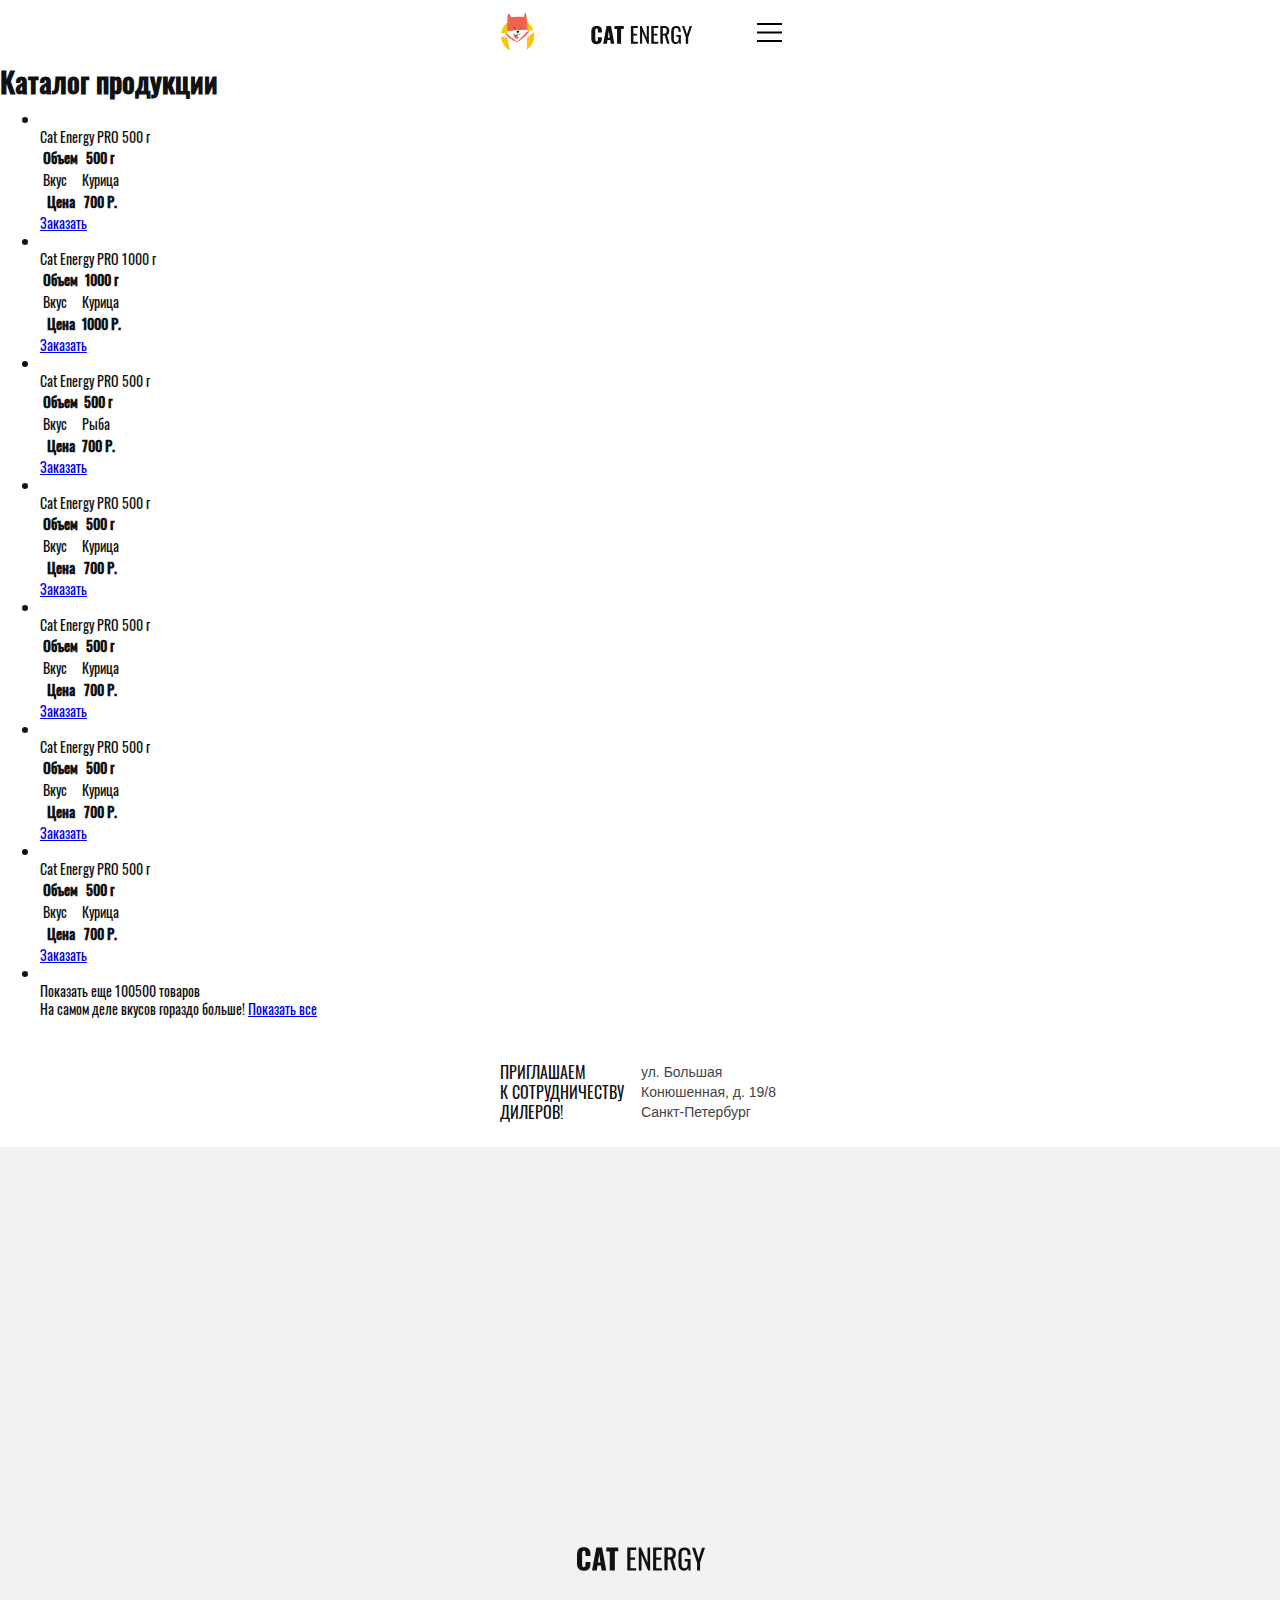
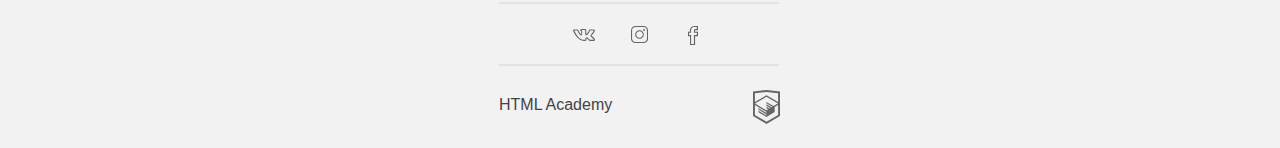
==== catalog.html @ 9bdb2755 "responsive" ====
<!DOCTYPE html>
<html lang="ru">

<head>
    <meta charset="UTF-8">
    <meta name="viewport" content="width=device-width, initial-scale=1.0">
    <link rel="stylesheet" href="css/style.css">
    <link rel="stylesheet" href="css/normalize.css">
    <link rel="preload" href="fonts/oswaldmedium.woff2" as="font">
    <link rel="preload" href="fonts/oswaldregular.woff2" as="font">
    <title>Cat energy</title>
</head>

<body>
    <header class="header container">
        <div class="header__wraper">
            <a class="header__logo" href="index.html">
                <img class="header__img" src="img/logo.svg" alt="logo">
            </a>
            <nav class="header__nav main-nav nav-closed">
                <button class="header__close main-nav__toggle" type="button"></button>
                <div class="header__list-wraper">
                    <ul class="header__list">
                        <li class="header__item">
                            <a class="header__main" href="index.html">Главная</a>
                        </li>
                        <li class="header__item">
                            <a class="header__catalog" href="catalog.html">Каталог продукции</a>
                        </li>
                        <li class="header__item">
                            <a class="header__program" href="form.html">Подбор программы</a>
                        </li>
                    </ul>
                </div>
            </nav>
        </div>
    </header>
    <script src="js/nav.js"></script>


    <main>
        <section>
            <div>
                <h1>Каталог продукции</h1>
            </div>
            <div>
                <ul>
                    <li>
                        <div>
                            <a href="#">
                                <img src="" alt="">
                            </a>
                        </div>
                        <div>
                            <p>Cat Energy
                                PRO 500 г</p>
                            <table>
                                <tr>
                                    <th>Объем
                                    </th>
                                    <th>500 г</th>
                                </tr>
                                <tr>
                                    <td>Вкус</td>
                                    <td>Курица</td>
                                </tr>
                                <tr>
                                    <th>Цена</th>
                                    <th>700 Р.</th>
                                </tr>
                            </table>
                        </div>
                        <a href="#">Заказать</a>
                    </li>
                    <li>
                        <div>
                            <a href="#">
                                <img src="" alt="">
                            </a>
                        </div>
                        <div>
                            <p>Cat Energy
                                PRO 1000 г</p>
                            <table>
                                <tr>
                                    <th>Объем
                                    </th>
                                    <th>1000 г</th>
                                </tr>
                                <tr>
                                    <td>Вкус</td>
                                    <td>Курица</td>
                                </tr>
                                <tr>
                                    <th>Цена</th>
                                    <th>1000 Р.</th>
                                </tr>
                            </table>
                        </div>
                        <a href="#">Заказать</a>
                    </li>
                    <li>
                        <div>
                            <a href="#">
                                <img src="" alt="">
                            </a>
                        </div>
                        <div>
                            <p>Cat Energy
                                PRO 500 г</p>
                            <table>
                                <tr>
                                    <th>Объем
                                    </th>
                                    <th>500 г</th>
                                </tr>
                                <tr>
                                    <td>Вкус</td>
                                    <td>Рыба</td>
                                </tr>
                                <tr>
                                    <th>Цена</th>
                                    <th>700 Р.</th>
                                </tr>
                            </table>
                        </div>
                        <a href="#">Заказать</a>
                    </li>
                    <li>
                        <div>
                            <a href="#">
                                <img src="" alt="">
                            </a>
                        </div>
                        <div>
                            <p>Cat Energy
                                PRO 500 г</p>
                            <table>
                                <tr>
                                    <th>Объем
                                    </th>
                                    <th>500 г</th>
                                </tr>
                                <tr>
                                    <td>Вкус</td>
                                    <td>Курица</td>
                                </tr>
                                <tr>
                                    <th>Цена</th>
                                    <th>700 Р.</th>
                                </tr>
                            </table>
                        </div>
                        <a href="#">Заказать</a>
                    </li>
                    <li>
                        <div>
                            <a href="#">
                                <img src="" alt="">
                            </a>
                        </div>
                        <div>
                            <p>Cat Energy
                                PRO 500 г</p>
                            <table>
                                <tr>
                                    <th>Объем
                                    </th>
                                    <th>500 г</th>
                                </tr>
                                <tr>
                                    <td>Вкус</td>
                                    <td>Курица</td>
                                </tr>
                                <tr>
                                    <th>Цена</th>
                                    <th>700 Р.</th>
                                </tr>
                            </table>
                        </div>
                        <a href="#">Заказать</a>
                    </li>
                    <li>
                        <div>
                            <a href="#">
                                <img src="" alt="">
                            </a>
                        </div>
                        <div>
                            <p>Cat Energy
                                PRO 500 г</p>
                            <table>
                                <tr>
                                    <th>Объем
                                    </th>
                                    <th>500 г</th>
                                </tr>
                                <tr>
                                    <td>Вкус</td>
                                    <td>Курица</td>
                                </tr>
                                <tr>
                                    <th>Цена</th>
                                    <th>700 Р.</th>
                                </tr>
                            </table>
                        </div>
                        <a href="#">Заказать</a>
                    </li>
                    <li>
                        <div>
                            <a href="#">
                                <img src="" alt="">
                            </a>
                        </div>
                        <div>
                            <p>Cat Energy
                                PRO 500 г</p>
                            <table>
                                <tr>
                                    <th>Объем
                                    </th>
                                    <th>500 г</th>
                                </tr>
                                <tr>
                                    <td>Вкус</td>
                                    <td>Курица</td>
                                </tr>
                                <tr>
                                    <th>Цена</th>
                                    <th>700 Р.</th>
                                </tr>
                            </table>
                        </div>
                        <a href="#">Заказать</a>
                    </li>
                    <li>
                        <div>
                            <a href="#">
                                <img src="" alt="">
                            </a>
                            <p>Показать еще 100500 товаров</p>
                            <span>На самом деле вкусов гораздо больше!</span>
                            <a href="#">Показать все</a>
                        </div>
                    </li>
                </ul>
            </div>
        </section>

    </main>

    <footer class="footer">

        <div class="footer__wraper container">
            <div class="footer__information">
                <p class="footer__cooperation">приглашаем <br>
                    к сотрудничеству
                    дилеров!
                </p>
            </div>
            <div class="footer__address">
                <p class="footer__text">
                    ул. Большая Конюшенная, д. 19/8
                    Санкт-Петербург
                </p>
            </div>
        </div>
        <div class="footer__map">
            <iframe class="footer__google-map"
                src="https://www.google.com/maps/embed?pb=!1m18!1m12!1m3!1d1998.6036253003128!2d30.32085871610071!3d59.93871916905414!2m3!1f0!2f0!3f0!3m2!1i1024!2i768!4f13.1!3m3!1m2!1s0x4696310fca145cc1%3A0x42b32648d8238007!2z0JHQvtC70YzRiNCw0Y8g0JrQvtC90Y7RiNC10L3QvdCw0Y8g0YPQuy4sIDE5LzgsINCh0LDQvdC60YIt0J_QtdGC0LXRgNCx0YPRgNCzLCAxOTExODY!5e0!3m2!1sru!2sru!4v1611928243790!5m2!1sru!2sru"
                width="600" height="450" style="border:0;" allowfullscreen="" aria-hidden="false" tabindex="0">
            </iframe>
        </div>
        <div class="footer__bg">
            <div class="footer__relation container">
                <a class="footer__link" href="index.html">
                    <svg class="footer__icon-inscription" xmlns="http://www.w3.org/2000/svg" id="Layer_1" fill="#111"
                        viewBox="0 0 127.8 23.4">
                        <style>
                            .st0 {
                                fill: #111
                            }
                        </style>
                        <path
                            d="M1.6 21.5C.6 20.2 0 18.3 0 15.9V7.6c0-2.5.5-4.4 1.5-5.7C2.6.6 4.3 0 6.8 0c2.4 0 4.1.6 5.1 1.7s1.5 2.8 1.5 4.9v2H8.5V6.3c0-.9-.1-1.6-.3-2s-.6-.8-1.4-.8c-.7 0-1.2.2-1.4.7s-.3 1.3-.3 2.2v10.7c0 .9.1 1.6.4 2.1.2.5.7.7 1.4.7s1.1-.2 1.3-.7c.2-.5.3-1.2.3-2.1v-2.4h4.9v2c0 2.1-.5 3.8-1.5 5-1 1.2-2.7 1.8-5.1 1.8-2.4-.1-4.2-.7-5.2-2zM19.3.3H25l4.2 22.8h-4.6l-.8-4.8h-3.3l-.8 4.8H15L19.3.3zm4.1 15l-1.2-8.9-1.2 8.9h2.4zM32.7 4.1h-3.4V.3h11.9V4h-3.4v19.1h-5.1v-19zM50.3.3h8.8v2.4h-5.7v7.5H58v2.3h-4.6v8.4h5.7v2.3h-8.9V.3zM61.7.3h2.2l6.5 15.1V.3H73v22.8h-2L64.4 7.5v15.6h-2.7V.3zM76 .3h8.8v2.4h-5.7v7.5h4.6v2.3h-4.6v8.4h5.7v2.3H76V.3zM87.4.3H92c2.3 0 4 .5 5.1 1.4 1.1.9 1.6 2.5 1.6 4.6 0 2.9-.9 4.7-2.8 5.3L99.1 23H96l-3-10.7h-2.5V23h-3.2V.3zm4.4 9.8c1.4 0 2.3-.3 2.9-.8.6-.5.9-1.5.9-3 0-.9-.1-1.7-.3-2.2-.2-.5-.6-.9-1.1-1.2-.5-.3-1.3-.4-2.2-.4h-1.4V10h1.2zM102.7 21.4c-.9-1.3-1.4-3.2-1.4-5.8V8c0-1.8.2-3.2.5-4.3.4-1.1 1-2 1.9-2.6s2.1-.9 3.7-.9c2.1 0 3.6.5 4.5 1.6s1.4 2.7 1.4 5v.8h-3v-.7c0-1.1-.1-1.9-.2-2.5-.1-.6-.4-1-.8-1.3-.4-.3-1-.5-1.9-.5-.9 0-1.5.2-2 .6s-.7.9-.8 1.6-.2 1.6-.2 2.7V16c0 1.7.2 3 .6 3.8.4.8 1.2 1.1 2.4 1.1s2-.4 2.4-1.2c.4-.8.7-2.1.7-4v-1.6h-2.9v-2.3h5.8v11.3h-2l-.3-2.6c-.7 1.9-2.1 2.9-4.1 2.9-1.9 0-3.4-.7-4.3-2zM119.8 15.1L114.9.4h3l3.5 11 3.4-11h3l-4.9 14.7v8h-3v-8z"
                            class="st0" />
                    </svg>
                </a>
                <ul class="footer__socials">
                    <li class="footer__item-vk">
                        <a class="footer__vk" href="#">
                            <svg class="footer__img-vk" xmlns="http://www.w3.org/2000/svg" viewBox="0 0 22 12"
                                fill="#666666">
                                <path
                                    d="M17.6 12c-.3 0-.9-.1-1.5-.5-.5-.3-.9-.7-1.3-1.2-.3-.3-.9-.9-1.1-.9-.2.1-.4.7-.3 1.2 0 .1 0 .6-.3.9-.3.3-.8.4-.9.4h-1.4c-.7 0-3.2-.2-5.4-2.3C2.5 7.1.2 2.2.1 2 0 1.6-.1 1.2.2.9c.3-.3.8-.4 1-.4h3.1c.1 0 .4.1.7.3.3.2.4.5.5.6 0 0 .5 1.1 1.1 2 1 1.5 1.4 1.9 1.5 2 .1-.4.2-1.4.1-2.3 0-.4-.1-.8-.2-1-.1-.1-.3-.2-.5-.2l-.6-.5c0-.5.5-.9.9-1.1.5-.2 1.3-.3 2.3-.3h.5c.9 0 1.2.1 1.6.1 1.2.3 1.2 1.3 1.1 2.5v1.6c0 .3 0 .8.1 1 .2-.1.6-.5 1.5-1.9.6-.9 1-1.9 1.1-2.1.1-.3.4-.7 1.2-.7h3.4c.7 0 1.2.2 1.3.7.2.5.1 1.3-1.7 3.5-.3.3-.5.6-.7.9-.5.4-.9 1-.9 1.1 0 .1.5.5.9.9 1.1.9 1.9 1.7 2.2 2.3.4.6.3 1 .2 1.3-.3.7-1.2.7-1.4.8h-2.8-.1zm-3.9-3.7c.7 0 1.2.6 1.8 1.2.4.4.7.8 1.1 1 .5.3 1 .3 1 .3h2.9c.1 0 .3-.1.4-.1 0 0 0-.1-.1-.1-.3-.5-1-1.3-2-2.1-.9-.7-1.3-1.1-1.4-1.7 0-.6.4-1.1 1.2-2.1.2-.2.4-.5.7-.8 1.1-1.4 1.4-2 1.5-2.3H16.9c0 .4-.5 1.5-1.1 2.4-1.4 2.1-2 2.4-2.5 2.4-.1 0-.3 0-.4-.1-.7-.4-.7-1.4-.7-2.1v-.3-1.3c.1-1.3 0-1.3-.3-1.4-.3-.1-.5-.1-1.4-.1H10c-.5 0-1 0-1.4.1l.2.2c.4.5.4 1.5.4 1.7.1 1.3 0 2.9-.7 3.3-.1 0-.2.1-.4.1-.6 0-1.3-.7-2.5-2.5C5 2.9 4.5 1.8 4.5 1.8s0-.1-.1-.1-.2-.1-.2-.1H1.3h-.1c.4.9 2.5 5 4.8 7.2 2 1.9 4.3 2 4.7 2h1.4s.2 0 .2-.1v-.1c0-.2 0-2 1.2-2.3h.2z" />
                            </svg>
                        </a>
                    </li>
                    <li class="footer__item-insta">
                        <a class="footer__insta" href="#">
                            <svg class="footer__img-insta" xmlns="http://www.w3.org/2000/svg" viewBox="0 0 16 16"
                                fill="#666666">
                                <path
                                    d="M11.8 1C13.6 1 15 2.4 15 4.2v7.7c0 1.7-1.4 3.1-3.1 3.1H4.2C2.4 15 1 13.6 1 11.8V4.2C1 2.4 2.4 1 4.2 1h7.6m0-1H4.2C1.9 0 0 1.9 0 4.2v7.7C0 14.1 1.9 16 4.2 16h7.7c2.3 0 4.2-1.9 4.2-4.2V4.2C16 1.9 14.1 0 11.8 0z"
                                    class="st1" />
                                <path
                                    d="M8 4.9c1.7 0 3.1 1.4 3.1 3.1 0 1.7-1.4 3.1-3.1 3.1-1.7 0-3.1-1.4-3.1-3.1 0-1.7 1.4-3.1 3.1-3.1m0-1C5.7 3.9 3.9 5.7 3.9 8s1.8 4.1 4.1 4.1 4.1-1.8 4.1-4.1S10.3 3.9 8 3.9z"
                                    class="st1" />
                                <circle cx="12.3" cy="3.7" r=".9" class="st1" />
                            </svg>

                        </a>
                    </li>
                    <li class="footer__item-fb">
                        <a class="footer__fb" href="#">
                            <svg class="footer__img-fb" xmlns="http://www.w3.org/2000/svg" viewBox="0 0 10 19"
                                fill="#666666">
                                <path
                                    d="M7.1 19H2v-8.8H0V5.8h1.9c-.1-2 .2-3.4 1.1-4.4C3.8.5 5 .1 6.5 0H10v4.2H7.2c-.1.2-.2.8-.2 1.6h3v4.4H7.1V19zm-4-1h2.8V9.1h2.9V6.8H5.9v-.5c0-1.4 0-2.6.7-3.1l.1-.1h2.1V1H6.5c-1.2.1-2 .4-2.6 1-.8.8-1 2.3-.8 4.2l.1.6H1.1v2.3h2V18z" />
                            </svg>

                        </a>
                    </li>
                </ul>

                <div class="footer__icon">
                    <a class="footer__link-second" href="https://htmlacademy.ru/intensive/adaptive">
                        <p class="footer__academy-link">HTML Academy</p>
                        <img class="footer__logo-img" src="img/htmlacademy.svg" alt="htmlacademy">

                    </a>
                </div>
            </div>
        </div>
    </footer>
</body>

</html>
---- css/style.css ----
/*! normalize.css v8.0.1 | MIT License | github.com/necolas/normalize.css */
/* Document
   ========================================================================== */
/**
 * 1. Correct the line height in all browsers.
 * 2. Prevent adjustments of font size after orientation changes in iOS.
 */
html {
    line-height: 1.15;
    /* 1 */
    -webkit-text-size-adjust: 100%;
    /* 2 */
}

/* Sections
       ========================================================================== */
/**
     * Remove the margin in all browsers.
     */
body {
    margin: 0;
}

/**
     * Render the `main` element consistently in IE.
     */
main {
    display: block;
}

/**
     * Correct the font size and margin on `h1` elements within `section` and
     * `article` contexts in Chrome, Firefox, and Safari.
     */
h1 {
    font-size: 2em;
    margin: 0.67em 0;
}

/* Grouping content
       ========================================================================== */
/**
     * 1. Add the correct box sizing in Firefox.
     * 2. Show the overflow in Edge and IE.
     */
hr {
    -webkit-box-sizing: content-box;
    box-sizing: content-box;
    /* 1 */
    height: 0;
    /* 1 */
    overflow: visible;
    /* 2 */
}

/**
     * 1. Correct the inheritance and scaling of font size in all browsers.
     * 2. Correct the odd `em` font sizing in all browsers.
     */
pre {
    font-family: monospace, monospace;
    /* 1 */
    font-size: 1em;
    /* 2 */
}

/* Text-level semantics
       ========================================================================== */
/**
     * Remove the gray background on active links in IE 10.
     */
a {
    background-color: transparent;
}

/**
     * 1. Remove the bottom border in Chrome 57-
     * 2. Add the correct text decoration in Chrome, Edge, IE, Opera, and Safari.
     */
abbr[title] {
    border-bottom: none;
    /* 1 */
    text-decoration: underline;
    /* 2 */
    -webkit-text-decoration: underline dotted;
    text-decoration: underline dotted;
    /* 2 */
}

/**
     * Add the correct font weight in Chrome, Edge, and Safari.
     */
b,
strong {
    font-weight: bolder;
}

/**
     * 1. Correct the inheritance and scaling of font size in all browsers.
     * 2. Correct the odd `em` font sizing in all browsers.
     */
code,
kbd,
samp {
    font-family: monospace, monospace;
    /* 1 */
    font-size: 1em;
    /* 2 */
}

/**
     * Add the correct font size in all browsers.
     */
small {
    font-size: 80%;
}

/**
     * Prevent `sub` and `sup` elements from affecting the line height in
     * all browsers.
     */
sub,
sup {
    font-size: 75%;
    line-height: 0;
    position: relative;
    vertical-align: baseline;
}

sub {
    bottom: -0.25em;
}

sup {
    top: -0.5em;
}

/* Embedded content
       ========================================================================== */
/**
     * Remove the border on images inside links in IE 10.
     */
img {
    border-style: none;
}

/* Forms
       ========================================================================== */
/**
     * 1. Change the font styles in all browsers.
     * 2. Remove the margin in Firefox and Safari.
     */
button,
input,
optgroup,
select,
textarea {
    font-family: inherit;
    /* 1 */
    font-size: 100%;
    /* 1 */
    line-height: 1.15;
    /* 1 */
    margin: 0;
    /* 2 */
}

/**
     * Show the overflow in IE.
     * 1. Show the overflow in Edge.
     */
button,
input {
    /* 1 */
    overflow: visible;
}

/**
     * Remove the inheritance of text transform in Edge, Firefox, and IE.
     * 1. Remove the inheritance of text transform in Firefox.
     */
button,
select {
    /* 1 */
    text-transform: none;
}

/**
     * Correct the inability to style clickable types in iOS and Safari.
     */
button,
[type="button"],
[type="reset"],
[type="submit"] {
    -webkit-appearance: button;
}

/**
     * Remove the inner border and padding in Firefox.
     */
button::-moz-focus-inner,
[type="button"]::-moz-focus-inner,
[type="reset"]::-moz-focus-inner,
[type="submit"]::-moz-focus-inner {
    border-style: none;
    padding: 0;
}

/**
     * Restore the focus styles unset by the previous rule.
     */
button:-moz-focusring,
[type="button"]:-moz-focusring,
[type="reset"]:-moz-focusring,
[type="submit"]:-moz-focusring {
    outline: 1px dotted ButtonText;
}

/**
     * Correct the padding in Firefox.
     */
fieldset {
    padding: 0.35em 0.75em 0.625em;
}

/**
     * 1. Correct the text wrapping in Edge and IE.
     * 2. Correct the color inheritance from `fieldset` elements in IE.
     * 3. Remove the padding so developers are not caught out when they zero out
     *    `fieldset` elements in all browsers.
     */
legend {
    -webkit-box-sizing: border-box;
    box-sizing: border-box;
    /* 1 */
    color: inherit;
    /* 2 */
    display: table;
    /* 1 */
    max-width: 100%;
    /* 1 */
    padding: 0;
    /* 3 */
    white-space: normal;
    /* 1 */
}

/**
     * Add the correct vertical alignment in Chrome, Firefox, and Opera.
     */
progress {
    vertical-align: baseline;
}

/**
     * Remove the default vertical scrollbar in IE 10+.
     */
textarea {
    overflow: auto;
}

/**
     * 1. Add the correct box sizing in IE 10.
     * 2. Remove the padding in IE 10.
     */
[type="checkbox"],
[type="radio"] {
    -webkit-box-sizing: border-box;
    box-sizing: border-box;
    /* 1 */
    padding: 0;
    /* 2 */
}

/**
     * Correct the cursor style of increment and decrement buttons in Chrome.
     */
[type="number"]::-webkit-inner-spin-button,
[type="number"]::-webkit-outer-spin-button {
    height: auto;
}

/**
     * 1. Correct the odd appearance in Chrome and Safari.
     * 2. Correct the outline style in Safari.
     */
[type="search"] {
    -webkit-appearance: textfield;
    /* 1 */
    outline-offset: -2px;
    /* 2 */
}

/**
     * Remove the inner padding in Chrome and Safari on macOS.
     */
[type="search"]::-webkit-search-decoration {
    -webkit-appearance: none;
}

/**
     * 1. Correct the inability to style clickable types in iOS and Safari.
     * 2. Change font properties to `inherit` in Safari.
     */
::-webkit-file-upload-button {
    -webkit-appearance: button;
    /* 1 */
    font: inherit;
    /* 2 */
}

/* Interactive
       ========================================================================== */
/*
     * Add the correct display in Edge, IE 10+, and Firefox.
     */
details {
    display: block;
}

/*
     * Add the correct display in all browsers.
     */
summary {
    display: list-item;
}

/* Misc
       ========================================================================== */
/**
     * Add the correct display in IE 10+.
     */
template {
    display: none;
}

/**
     * Add the correct display in IE 10.
     */
[hidden] {
    display: none;
}

@font-face {
    font-family: "Oswald";
    src: url("../fonts/oswaldregular.woff2") format("woff2"), url("../fonts/oswaldregular.woff") format("woff");
    font-weight: 400;
    font-style: normal;
    font-display: swap;
}

@font-face {
    font-family: "Oswald";
    src: url("../fonts/oswaldmedium.woff2") format("woff2"), url("../fonts/oswaldmedium.woff") format("woff");
    font-weight: 500;
    font-style: normal;
    font-display: swap;
}

/*Widths*/
body {
    min-width: 320px;
    margin: 0;
    padding: 0;
    font-weight: 400;
    font-size: 14px;
    line-height: 18px;
    font-family: "Oswald", "Arial", sans-serif;
    color: #111111;
}

html {
    -webkit-box-sizing: border-box;
    box-sizing: border-box;
}

*,
*::after,
*::before {
    -webkit-box-sizing: inherit;
    box-sizing: inherit;
}

p {
    margin: 0px;
}

.container {
    width: 320px;
    /* padding: 0 20px; */
    margin: 0 auto;
}

.header {
    padding: 0px;
}

.header__img {
    width: 191px;
    height: 39px;
}

.header__img:hover {
    opacity: 0.8;
}

.header__img:active {
    opacity: 0.6;
}

.header__item {
    font-family: "Oswald";
    font-size: 20px;
    font-weight: 500;
    line-height: 1;
    text-align: center;
    border-top: solid 0.5px #e8e8e8;
    text-transform: uppercase;
    width: 320px;
    padding-top: 23px;
    padding-bottom: 23px;
}

.header__list {
    list-style: none;
    padding-left: 0px;
    padding-top: 11px;
    margin: 0px;
}

.header__logo {
    padding-left: 21px;
    text-decoration: none;
}

.header__wraper {
    padding-top: 12px;
    position: relative;
}

.header__close {
    position: absolute;
    width: 25px;
    height: 19px;
    background-color: transparent;
    border: none;
    top: -31px;
    left: 277px;
    cursor: pointer;
}

/* .header__close:focus{
    border: solid 1px #68b738;
} */
.header__nav {
    position: relative;
}

.nav-closed .header__close::before {
    content: '';
    position: absolute;
    background-image: url(../img/mobile-menu.svg);
    width: 25px;
    height: 19px;
    top: 0px;
    left: 0px;
}

.nav-opened {
    display: block;
}

.nav-closed ul {
    display: none;
}

.nav-opened .header__close::after {
    content: '';
    position: absolute;
    width: 19px;
    height: 19px;
    top: -1px;
    left: 3px;
    background-image: url(../img/close.svg)
}

.header__main,
.header__catalog,
.header__program {
    text-decoration: none;
    color: #000000;
}

.main__description {
    background-image: url(../img/bg-cat.png);
    width: 320px;
    height: 305px;
    background-color: #68b738;
    margin-bottom: 146px;
    position: relative;
}

.main__description::after {
    content: '';
    position: absolute;
    background-image: url(../img/food-chicken.png);
    width: 280px;
    height: 270px;
    top: 166px;
    left: 22px;
}

.main__title {
    font-family: inherit;
    font-size: 36px;
    font-weight: normal;
    line-height: 1;
    text-align: center;
    color: #ffffff;
    margin: 0px;
    padding-top: 26px;
}

.main__subtitle {
    font-family: inherit;
    font-size: 14px;
    font-weight: normal;
    line-height: 1;
    text-align: center;
    color: #ffffff;
    margin: 0px;
    padding-top: 24px;
    text-transform: uppercase;
}

.main__choice {
    font-family: inherit;
    font-size: 14px;
    font-weight: normal;
    line-height: 1.29;
    text-align: center;
    color: #ffffff;
    padding: 11px 74px 10px 73px;
    background-color: #68b738;
    text-decoration: none;
    text-transform: uppercase;
    margin-left: 22px;
}

.main__choice:hover {
    background-color: #5eaa2f;
}

.main__choice:focus {
    background-color: #5eaa2f;
    color: rgba(255, 255, 255, 0.3);
}

.main {
    padding: 0px;
}

.section__title {
    font-family: inherit;
    font-size: 24px;
    line-height: 1.54;
    text-align: left;
    color: #111111;
    text-transform: uppercase;
    margin: 0px;
    padding-left: 91px;
    padding-top: 29px;
}

.section__description {
    font-family: Arial;
    font-size: 14px;
    line-height: 1.29;
    text-align: left;
    color: #444444;
    margin: 0px;
    padding-left: 21px;
    padding-top: 31px;
    padding-bottom: 42px;
    width: 264px;
}

.section__link {
    font-family: inherit;
    font-size: 16px;
    line-height: 1;
    text-align: left;
    color: #111111;
    text-decoration: none;
    text-transform: uppercase;
    padding-left: 19px;
    position: relative;
}

.section__link:focus {
    opacity: 0.3;
}

.section__link::after {
    content: '';
    position: absolute;
    background-image: url(../img/arrow.svg);
    width: 25px;
    height: 12px;
    top: 7px;
    left: 115px;
}

.section__list {
    list-style: none;
    margin: 0px;
    padding: 0px;
}

.section__item-slim {
    background-color: #f2f2f2;
    width: 280px;
    height: 266px;
    margin-left: 20px;
    position: relative;
}

.section__item-slim::before {
    content: '';
    position: absolute;
    background-image: url(../img/cat-slim.svg);
    width: 35px;
    height: 49px;
    top: 21px;
    left: 31px;
    z-index: 1;
}

.section__item-slim::after {
    content: '';
    position: absolute;
    width: 50px;
    height: 51px;
    top: 24px;
    left: 23px;
    background-color: #68b738;
    border-radius: 60%;
}

.section__item-mass {
    background-color: #f2f2f2;
    width: 280px;
    height: 266px;
    margin-left: 20px;
    margin-top: 20px;
    position: relative;
}

.section__item-mass::before {
    content: '';
    position: absolute;
    background-image: url(../img/cat-pro.svg);
    width: 67px;
    height: 28px;
    top: 35px;
    left: 13px;
    z-index: 1;
}

.section__item-mass::after {
    content: '';
    position: absolute;
    width: 50px;
    height: 51px;
    top: 24px;
    left: 23px;
    background-color: #68b738;
    border-radius: 60%;
}

.section__products {
    margin-top: 32px;
    position: relative;
}

.section__products::before {
    content: '';
    position: absolute;
    width: 240px;
    border: solid 1px #e3e3e3;
    top: 207px;
    left: 40px;
    z-index: 1;
}

.section__products::after {
    content: '';
    position: absolute;
    width: 240px;
    border: solid 1px #e3e3e3;
    top: 494px;
    left: 40px;
    z-index: 1;
}

.page__title {
    font-family: inherit;
    font-size: 36px;
    line-height: 1.67;
    text-align: left;
    color: #111111;
    margin: 0px;
}

.page__item-health,
.page__item-powder,
.page__item-food,
.page__item-enjoy {
    font-family: Arial;
    font-size: 14px;
    line-height: 1.29;
    text-align: left;
    color: #444444;
}

.page__item-health {
    position: relative;
}

.page__item-health::before {
    content: '';
    position: absolute;
    width: 60px;
    height: 60px;
    top: -2px;
    left: -80px;
    background-color: #68b738;
}

.page__item-health::after {
    content: '';
    position: absolute;
    width: 26px;
    height: 29px;
    top: 14px;
    left: -62px;
    background-image: url(../img/health.png);
    z-index: 1;
}

.page__item-powder {
    padding-top: 26px;
    position: relative;
}

.page__item-powder::before {
    content: '';
    position: absolute;
    width: 60px;
    height: 60px;
    top: 24px;
    left: -80px;
    background-color: #68b738;
}

.page__item-powder::after {
    content: '';
    position: absolute;
    width: 29px;
    height: 31px;
    top: 36px;
    left: -65px;
    background-image: url(../img/powder.png);
    z-index: 1;
}

.page__item-food {
    padding-top: 26px;
    position: relative;
}

.page__item-food::before {
    content: '';
    position: absolute;
    width: 60px;
    height: 60px;
    top: 24px;
    left: -80px;
    background-color: #68b738;
}

.page__item-food::after {
    content: '';
    position: absolute;
    width: 23px;
    height: 30px;
    top: 39px;
    left: -62px;
    background-image: url(../img/food.png);
    z-index: 1;
}

.page__item-enjoy {
    padding-top: 26px;
    width: 200px;
    position: relative;
}

.page__item-enjoy::before {
    content: '';
    position: absolute;
    width: 60px;
    height: 60px;
    top: 24px;
    left: -80px;
    background-color: #68b738;
}

.page__item-enjoy::after {
    content: '';
    position: absolute;
    width: 26px;
    height: 31px;
    top: 39px;
    left: -62px;
    background-image: url(../img/time.png);
    z-index: 1;
}

.page__list {
    list-style: none;
    margin: 0px;
    padding-top: 30px;
    padding-left: 80px;
}

.main__wraper {
    background-color: #68b738;
}

.page {
    padding-left: 19px;
    padding-top: 17px;
}

.example {
    height: 705px;
    margin-top: 45px;
}

.example {
    background-color: #f2f2f2;
}

.example__title {
    font-family: inherit;
    font-size: 36px;
    line-height: 1.67;
    text-align: left;
    color: #111111;
    margin: 0px;
    padding-top: 18px;
    padding-left: 20px;
}

.example__description {
    font-family: Arial;
    font-size: 14px;
    line-height: 1.29;
    text-align: left;
    color: #444444;
    margin: 0px;
    padding-top: 23px;
    padding-left: 20px;
    width: 286px;
}

.example__value {
    font-family: inherit;
    font-size: 24px;
    line-height: 1;
    text-align: center;
    color: #111111;
    border-radius: 3px;
    border: solid 1px #cdcdcd;
    padding: 14px 44px 18px 42px;
    text-transform: uppercase;
    margin-bottom: 0px;
    border-radius: 3px;
}

.example__days {
    font-family: inherit;
    font-size: 24px;
    line-height: 1;
    text-align: center;
    color: #111111;
    border-radius: 3px;
    border: solid 1px #cdcdcd;
    padding: 15px 21px 17px;
    text-transform: uppercase;
    border-radius: 3px;
}

.example__weight {
    font-family: Arial;
    font-size: 12px;
    line-height: 1;
    text-align: center;
    color: #444444;
    width: 82px;
    height: 21px;
    background-color: #f2f2f2;
    margin-top: -10px;
    margin-left: 22px;
}

.example__time {
    font-family: Arial;
    font-size: 12px;
    line-height: 1;
    text-align: center;
    color: #444444;
    width: 82px;
    height: 21px;
    background-color: #f2f2f2;
    margin-top: -10px;
    margin-left: 21px;
}

.example__cost {
    font-family: inherit;
    font-size: 14px;
    line-height: 1.43;
    text-align: center;
    color: #111111;
    text-transform: uppercase;
    margin: 0px;
    padding-top: 22px;
}

.example__past {
    font-family: inherit;
    font-size: 16px;
    line-height: 1.25;
    text-align: left;
    color: #111111;
    text-transform: uppercase;
}

.example__present {
    font-family: inherit;
    font-size: 16px;
    line-height: 1.25;
    text-align: left;
    color: #111111;
    text-transform: uppercase;
}

.example__wraper {
    display: flex;
}

.example__items {
    display: flex;
    justify-content: space-around;
    padding-top: 30px;
    padding-left: 5px;
    position: relative;
}

.example__items::before {
    content: '';
    position: absolute;
    padding: 6px 57px 6px 25px;
    border-radius: 6px;
    border: solid 1px #cdcdcd;
    background-color: #ffffff;
    top: 33px;
    left: 119px;
}

.example__items::after {
    content: '';
    position: absolute;
    width: 35px;
    height: 6px;
    border-radius: 3px;
    background-color: #68b738;
    top: 37px;
    left: 125px;
}

.example__item {
    margin-left: 19px;
    margin-right: 12px;
    margin-top: 24px;
}

.example__compare {
    margin-top: 41px;
}

.footer {
    padding: 0px;
}

.footer__cooperation {
    font-family: inherit;
    font-size: 16px;
    line-height: 1.25;
    text-align: left;
    color: #111111;
    text-transform: uppercase;
    margin: 0px;
    width: 141px;
}

.footer__text {
    font-family: Arial;
    font-size: 14px;
    line-height: 1.43;
    text-align: left;
    color: #444444;
}

.footer__academy-link {
    font-family: Arial;
    font-size: 16px;
    line-height: 1;
    text-align: left;
    color: #444444;
    padding-top: 22px;
    padding-right: 71px;
}

.footer__link-second {
    text-decoration: none;
    display: inline-flex;
}

.footer__link-second:hover {
    opacity: 0.8;
}

.footer__link-second:active {
    opacity: 0.6;
}

.footer__icon-inscription {
    width: 128px;
    height: 24px;
}

.footer__icon-inscription:hover {
    opacity: 0.8;
}

.footer__icon-inscription:active {
    opacity: 0.6;
}

.footer__icon {
    padding-top: 27px;
}

.footer__img-vk {
    width: 22px;
    height: 12px;
}

.footer__img-vk:hover {
    fill: #68b738;
}

.footer__img-vk:active {
    fill: #68b738;
    opacity: 0.3;
}

.footer__img-insta {
    width: 17px;
    height: 17px;
}

.footer__img-insta:hover {
    fill: #68b738;
}

.footer__img-insta:active {
    fill: #68b738;
    opacity: 0.3;
}

.footer__img-fb:hover {
    fill: #68b738;
}

.footer__img-fb:active {
    fill: #68b738;
    opacity: 0.3;
}

.footer__img-fb {
    width: 10px;
    height: 19px;
}

.footer__wraper {
    display: flex;
    padding-bottom: 25px;
}

.footer__information {
    padding-top: 30px;
    padding-left: 20px;
}

.footer__address {
    padding-top: 30px;
}

.footer__map {
    background-color: #f2f2f2;
    position: relative;
}

.footer__socials {
    list-style: none;
    display: flex;
    margin: 0px;
    padding-left: 74px;
    padding-top: 52px;
    width: 100%;
    position: relative;
}

.footer__socials::before {
    content: '';
    position: absolute;
    width: 280px;
    border: solid 1px #e3e3e3;
    top: 28px;
    left: 0px;
}

.footer__socials::after {
    content: '';
    position: absolute;
    width: 280px;
    border: solid 1px #e3e3e3;
    top: 90px;
    left: 0px;
}

.footer__relation {
    padding-top: 35px;
    padding-left: 19px;
    height: 236px;
}

.footer__bg {
    background-color: #f2f2f2;
}

.footer__link {
    padding-left: 78px;
}

.footer__google-map {
    border: 0;
    width: 100%;
    height: 362px;
}

.footer__logo-img {
    padding-top: 15px;
    padding-left: 70px;
}

.footer__item-vk {
    padding-right: 18px;
}

.footer__item-insta {
    padding-left: 18px;
    padding-right: 20px;
}

.footer__item-fb {
    padding-left: 20px;
}

.footer__academy-logo {
    padding-left: 138px;
}
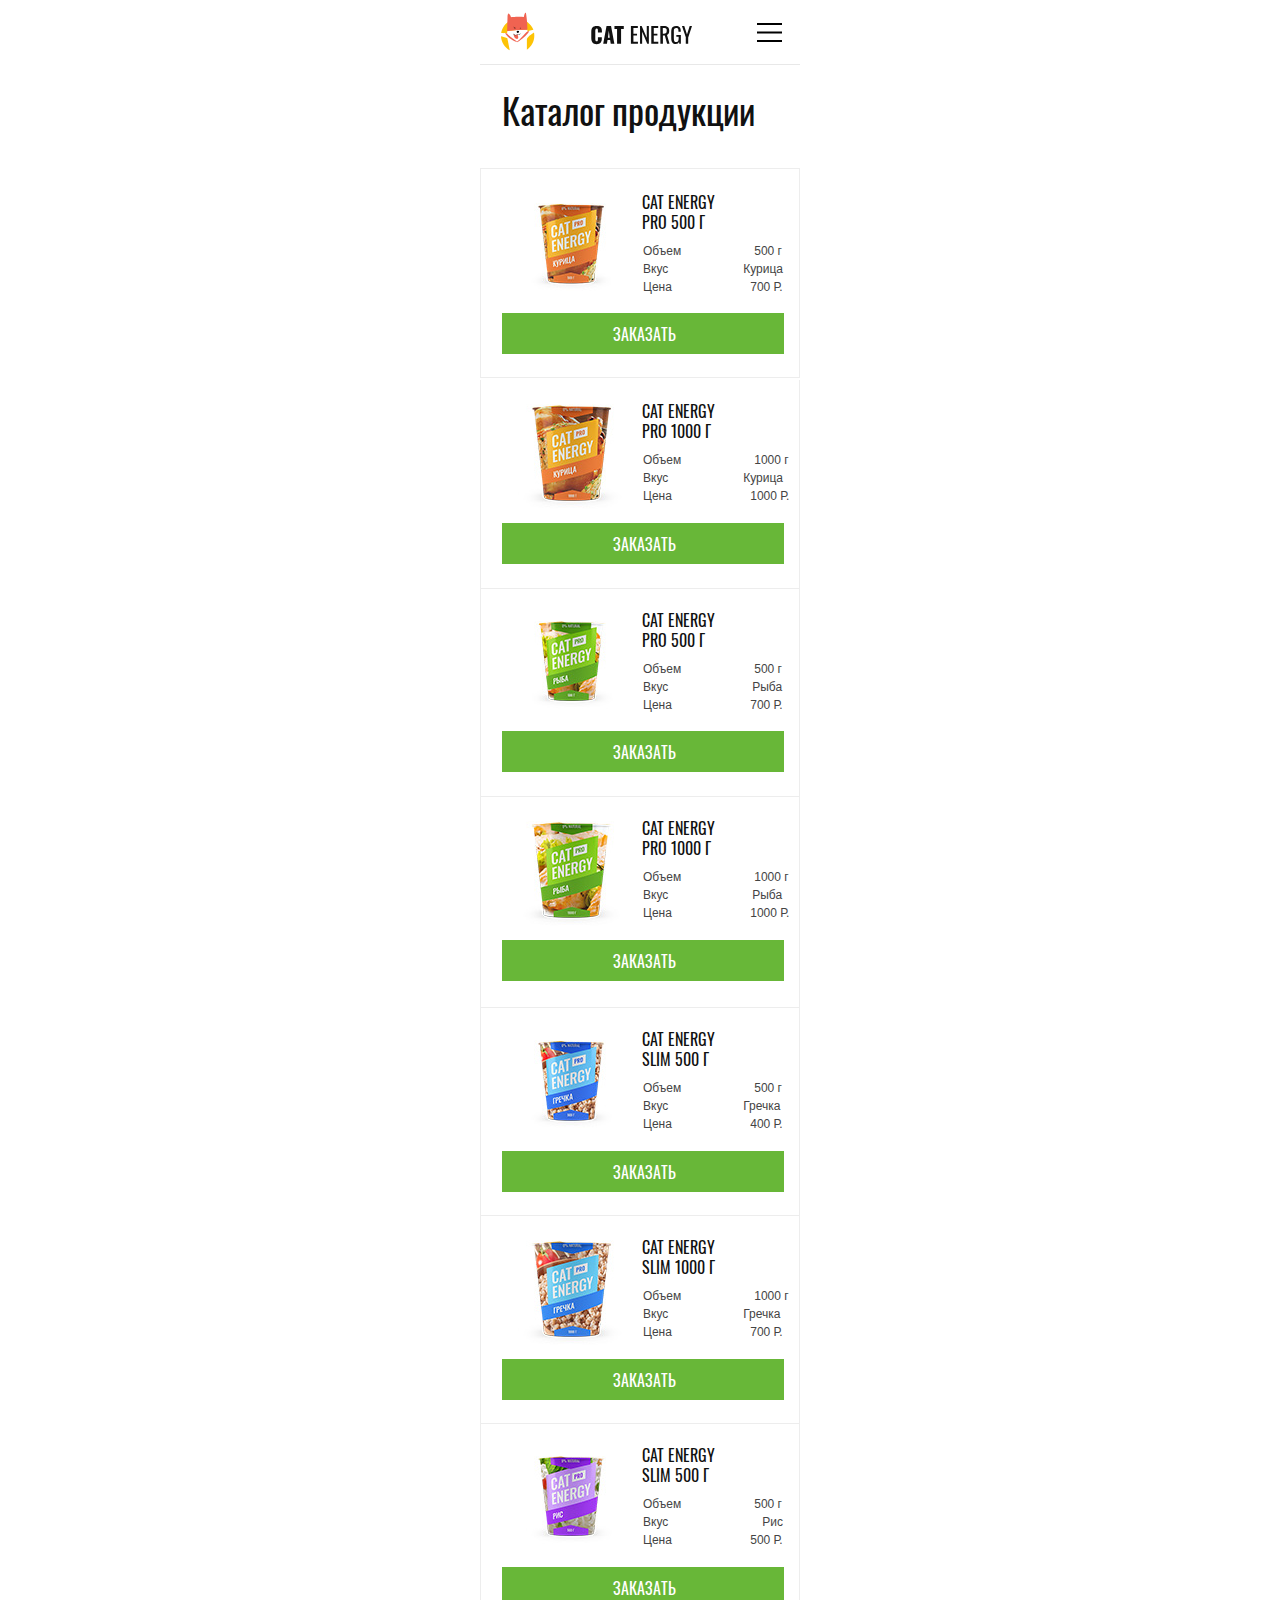
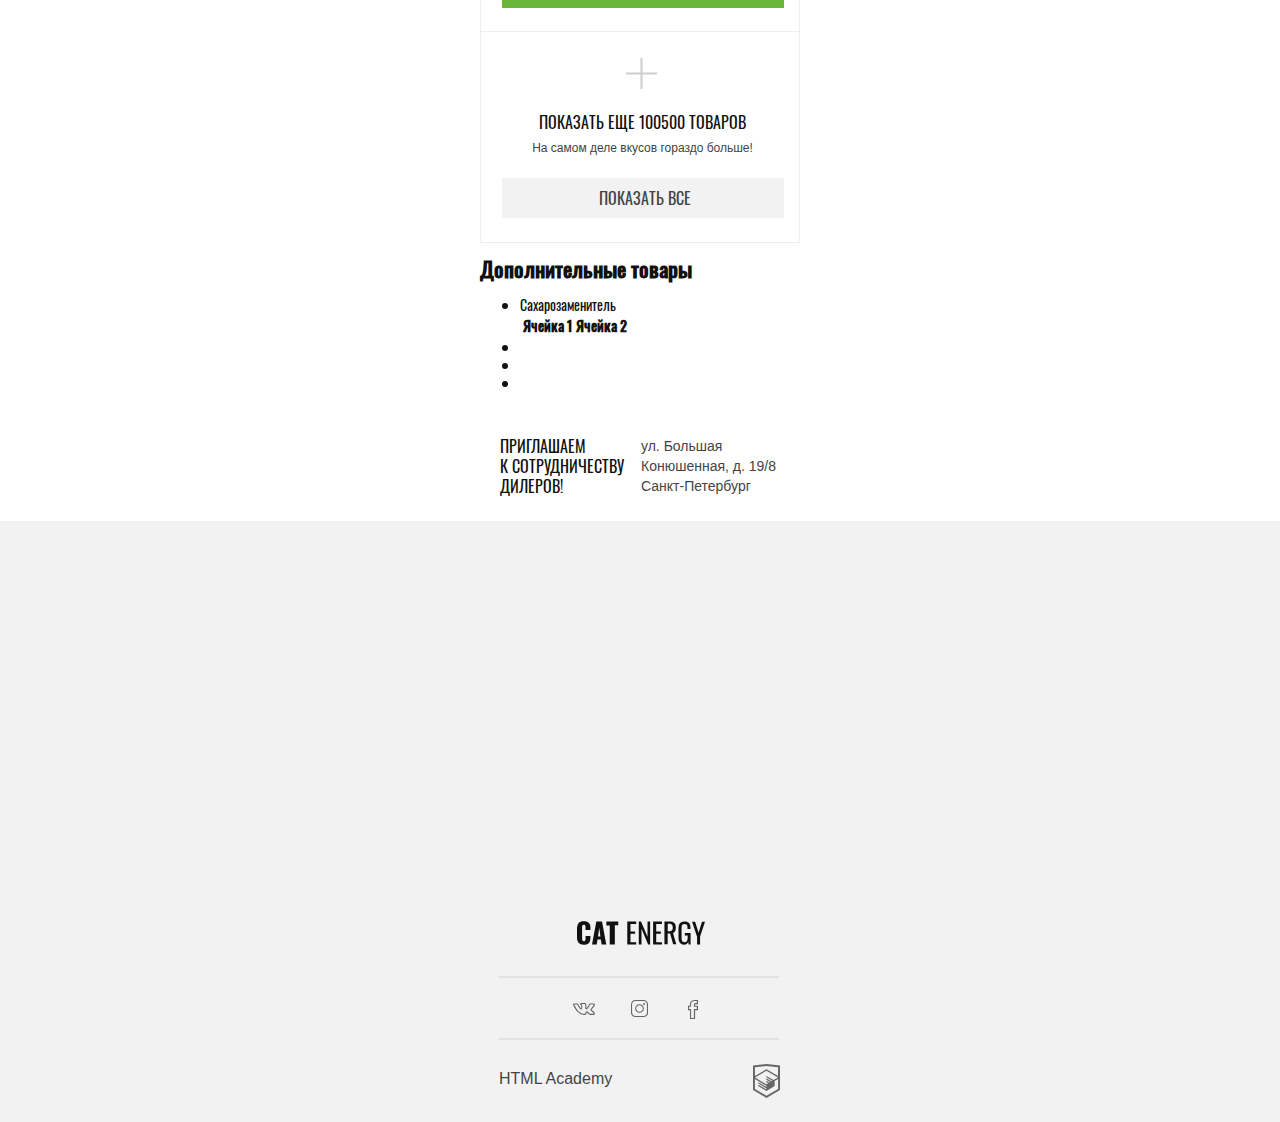
==== commit fdf7d954: "mobile" ====
--- a/catalog.html
+++ b/catalog.html
@@ -35,219 +35,258 @@
             </nav>
         </div>
     </header>
-    <script src="js/nav.js"></script>
-
-
-    <main>
+
+    <main class="container">
+        <section class="section-catalog">
+            <div class="section-catalog__catalog">
+                <h1 class="section-catalog__title">Каталог продукции</h1>
+            </div>
+            <div class="section-catalog__wraper">
+                <ul class="section-catalog__list">
+                    <li class="section-catalog__item">
+                        <div class="section-catalog__wraper-item">
+                            <div class="section-catalog__element">
+                                <a class="section-catalog__link" href="#">
+                                    <img class="section-catalog__img" src="img/catalog-1.png" alt="">
+                                </a>
+                            </div>
+                            <div class="section-catalog__order">
+                                <p class="section-catalog__subtitle">Cat Energy
+                                    PRO 500 г</p>
+                                <table class="section-catalog__table">
+                                    <tr class="section-catalog__value">
+                                        <th class="section-catalog__volume">Объем
+                                        </th>
+                                        <th class="section-catalog__mass">500 г</th>
+                                    </tr>
+                                    <tr class="section-catalog__value">
+                                        <td class="section-catalog__taste">Вкус</td>
+                                        <td class="section-catalog__chicken">Курица</td>
+                                    </tr>
+                                    <tr class="section-catalog__value">
+                                        <th class="section-catalog__prise-value">Цена</th>
+                                        <th class="section-catalog__prise">700 Р.</th>
+                                    </tr>
+                                </table>
+                            </div>
+                        </div>
+                        <a class="section-catalog__link-order" href="#">Заказать</a>
+                    </li>
+                    <li class="section-catalog__element-first">
+                        <div class="section-catalog__item-first">
+                            <div class="section-catalog__element">
+                                <a class="section-catalog__link" href="#">
+                                    <img class="section-catalog__img" src="img/catalog-2.png" alt="">
+                                </a>
+                            </div>
+                            <div class="section-catalog__order">
+                                <p class="section-catalog__subtitle">Cat Energy
+                                    PRO 1000 г</p>
+                                <table class="section-catalog__table">
+                                    <tr class="section-catalog__value">
+                                        <th class="section-catalog__volume">Объем
+                                        </th>
+                                        <th class="section-catalog__mass">1000 г</th>
+                                    </tr>
+                                    <tr class="section-catalog__value">
+                                        <td class="section-catalog__taste">Вкус</td>
+                                        <td class="section-catalog__chicken">Курица</td>
+                                    </tr>
+                                    <tr class="section-catalog__value">
+                                        <th class="section-catalog__prise-value">Цена</th>
+                                        <th class="section-catalog__prise">1000 Р.</th>
+                                    </tr>
+                                </table>
+                            </div>
+                        </div>
+                        <a class="section-catalog__link-order" href="#">Заказать</a>
+                    </li>
+                    <li class="section-catalog__element-second">
+                        <div class="section-catalog__item-second">
+                            <div class="section-catalog__element">
+                                <a class="section-catalog__link" href="#">
+                                    <img class="section-catalog__img" src="img/catalog-3.png" alt="">
+                                </a>
+                            </div>
+                            <div class="section-catalog__order">
+                                <p class="section-catalog__subtitle">Cat Energy
+                                    PRO 500 г</p>
+                                <table class="section-catalog__table">
+                                    <tr class="section-catalog__value">
+                                        <th class="section-catalog__volume">Объем
+                                        </th>
+                                        <th class="section-catalog__mass">500 г</th>
+                                    </tr>
+                                    <tr class="section-catalog__value">
+                                        <td class="section-catalog__taste">Вкус</td>
+                                        <td class="section-catalog__fish">Рыба</td>
+                                    </tr>
+                                    <tr class="section-catalog__value">
+                                        <th class="section-catalog__prise-value">Цена</th>
+                                        <th class="section-catalog__prise">700 Р.</th>
+                                    </tr>
+                                </table>
+                            </div>
+                        </div>
+                        <a class="section-catalog__link-order" href="#">Заказать</a>
+                    </li>
+                    <li class="section-catalog__element-third">
+                        <div class="section-catalog__item-third">
+                            <div class="section-catalog__element">
+                                <a class="section-catalog__link" href="#">
+                                    <img class="section-catalog__img" src="img/catalog-4.png" alt="">
+                                </a>
+                            </div>
+                            <div class="section-catalog__order">
+                                <p class="section-catalog__subtitle">Cat Energy
+                                    PRO 1000 г</p>
+                                <table class="section-catalog__table">
+                                    <tr class="section-catalog__value">
+                                        <th class="section-catalog__volume">Объем
+                                        </th>
+                                        <th class="section-catalog__mass">1000 г</th>
+                                    </tr>
+                                    <tr class="section-catalog__value">
+                                        <td class="section-catalog__taste">Вкус</td>
+                                        <td class="section-catalog__fish">Рыба</td>
+                                    </tr>
+                                    <tr class="section-catalog__value">
+                                        <th class="section-catalog__prise-value">Цена</th>
+                                        <th class="section-catalog__prise">1000 Р.</th>
+                                    </tr>
+                                </table>
+                            </div>
+                        </div>
+                        <a class="section-catalog__link-order" href="#">Заказать</a>
+                    </li>
+                    <li class="section-catalog__element-fourth">
+                        <div class="section-catalog__item-fourth">
+                            <div class="section-catalog__element">
+                                <a class="section-catalog__link" href="#">
+                                    <img class="section-catalog__img" src="img/catalog-5.png" alt="">
+                                </a>
+                            </div>
+                            <div class="section-catalog__order">
+                                <p class="section-catalog__subtitle">Cat Energy
+                                    Slim 500 г</p>
+                                <table class="section-catalog__table">
+                                    <tr class="section-catalog__value">
+                                        <th class="section-catalog__volume">Объем
+                                        </th>
+                                        <th class="section-catalog__mass">500 г</th>
+                                    </tr>
+                                    <tr class="section-catalog__value">
+                                        <td class="section-catalog__taste">Вкус</td>
+                                        <td class="section-catalog__chicken">Гречка</td>
+                                    </tr>
+                                    <tr class="section-catalog__value">
+                                        <th class="section-catalog__prise-value">Цена</th>
+                                        <th class="section-catalog__prise">400 Р.</th>
+                                    </tr>
+                                </table>
+                            </div>
+                        </div>
+                        <a class="section-catalog__link-order" href="#">Заказать</a>
+                    </li>
+                    <li class="section-catalog__element-fifth">
+                        <div class="section-catalog__item-fifth">
+                            <div class="section-catalog__element">
+                                <a class="section-catalog__link" href="#">
+                                    <img class="section-catalog__img" src="img/catalog-6.png" alt="">
+                                </a>
+                            </div>
+                            <div class="section-catalog__order">
+                                <p class="section-catalog__subtitle">Cat Energy
+                                    Slim 1000 г</p>
+                                <table class="section-catalog__table">
+                                    <tr class="section-catalog__value">
+                                        <th class="section-catalog__volume">Объем
+                                        </th>
+                                        <th class="section-catalog__mass">1000 г</th>
+                                    </tr>
+                                    <tr class="section-catalog__value">
+                                        <td class="section-catalog__taste">Вкус</td>
+                                        <td class="section-catalog__chicken">Гречка</td>
+                                    </tr>
+                                    <tr class="section-catalog__value">
+                                        <th class="section-catalog__prise-value">Цена</th>
+                                        <th class="section-catalog__prise">700 Р.</th>
+                                    </tr>
+                                </table>
+                            </div>
+                        </div>
+                        <a class="section-catalog__link-order" href="#">Заказать</a>
+                    </li>
+                    <li class="section-catalog__element-sixth">
+                        <div class="section-catalog__item-sixth">
+                            <div class="section-catalog__element">
+                                <a class="section-catalog__link" href="#">
+                                    <img class="section-catalog__img" src="img/catalog-7.png" alt="">
+                                </a>
+                            </div>
+                            <div class="section-catalog__order">
+                                <p class="section-catalog__subtitle">Cat Energy
+                                    Slim 500 г</p>
+                                <table class="section-catalog__table">
+                                    <tr class="section-catalog__value">
+                                        <th class="section-catalog__volume">Объем
+                                        </th>
+                                        <th class="section-catalog__mass">500 г</th>
+                                    </tr>
+                                    <tr class="section-catalog__value">
+                                        <td class="section-catalog__taste">Вкус</td>
+                                        <td class="section-catalog__rice">Рис</td>
+                                    </tr>
+                                    <tr class="section-catalog__value">
+                                        <th class="section-catalog__prise-value">Цена</th>
+                                        <th class="section-catalog__prise">500 Р.</th>
+                                    </tr>
+                                </table>
+                            </div>
+                        </div>
+                        <a class="section-catalog__link-order" href="#">Заказать</a>
+                    </li>
+                    <li class="section-catalog__element-seventh">
+                        <div class="section-catalog__element-show">
+                            <a class="section-catalog__link-plus" href="#">
+                                <svg class="section-catalog__img-plus" xmlns="http://www.w3.org/2000/svg"
+                                    viewBox="0 0 30 30">
+                                    <style>
+                                        .st0 {
+                                            fill: #231f20
+                                        }
+                                    </style>
+                                    <path d="M30 14H16V0h-2v14H0v2h14v14h2V16h14z" class="st0" />
+                                </svg>
+                            </a>
+                            <p class="section-catalog__products">Показать еще 100500 товаров</p>
+                            <p class="section-catalog__description">На самом деле вкусов гораздо больше!</p>
+                            <a class="section-catalog__show-all" href="#">Показать все</a>
+                        </div>
+                    </li>
+                </ul>
+            </div>
+        </section>
         <section>
             <div>
-                <h1>Каталог продукции</h1>
-            </div>
-            <div>
+                <h2>Дополнительные товары</h2>
                 <ul>
                     <li>
-                        <div>
-                            <a href="#">
-                                <img src="" alt="">
-                            </a>
-                        </div>
-                        <div>
-                            <p>Cat Energy
-                                PRO 500 г</p>
-                            <table>
-                                <tr>
-                                    <th>Объем
-                                    </th>
-                                    <th>500 г</th>
-                                </tr>
-                                <tr>
-                                    <td>Вкус</td>
-                                    <td>Курица</td>
-                                </tr>
-                                <tr>
-                                    <th>Цена</th>
-                                    <th>700 Р.</th>
-                                </tr>
-                            </table>
-                        </div>
-                        <a href="#">Заказать</a>
-                    </li>
-                    <li>
-                        <div>
-                            <a href="#">
-                                <img src="" alt="">
-                            </a>
-                        </div>
-                        <div>
-                            <p>Cat Energy
-                                PRO 1000 г</p>
-                            <table>
-                                <tr>
-                                    <th>Объем
-                                    </th>
-                                    <th>1000 г</th>
-                                </tr>
-                                <tr>
-                                    <td>Вкус</td>
-                                    <td>Курица</td>
-                                </tr>
-                                <tr>
-                                    <th>Цена</th>
-                                    <th>1000 Р.</th>
-                                </tr>
-                            </table>
-                        </div>
-                        <a href="#">Заказать</a>
-                    </li>
-                    <li>
-                        <div>
-                            <a href="#">
-                                <img src="" alt="">
-                            </a>
-                        </div>
-                        <div>
-                            <p>Cat Energy
-                                PRO 500 г</p>
-                            <table>
-                                <tr>
-                                    <th>Объем
-                                    </th>
-                                    <th>500 г</th>
-                                </tr>
-                                <tr>
-                                    <td>Вкус</td>
-                                    <td>Рыба</td>
-                                </tr>
-                                <tr>
-                                    <th>Цена</th>
-                                    <th>700 Р.</th>
-                                </tr>
-                            </table>
-                        </div>
-                        <a href="#">Заказать</a>
-                    </li>
-                    <li>
-                        <div>
-                            <a href="#">
-                                <img src="" alt="">
-                            </a>
-                        </div>
-                        <div>
-                            <p>Cat Energy
-                                PRO 500 г</p>
-                            <table>
-                                <tr>
-                                    <th>Объем
-                                    </th>
-                                    <th>500 г</th>
-                                </tr>
-                                <tr>
-                                    <td>Вкус</td>
-                                    <td>Курица</td>
-                                </tr>
-                                <tr>
-                                    <th>Цена</th>
-                                    <th>700 Р.</th>
-                                </tr>
-                            </table>
-                        </div>
-                        <a href="#">Заказать</a>
-                    </li>
-                    <li>
-                        <div>
-                            <a href="#">
-                                <img src="" alt="">
-                            </a>
-                        </div>
-                        <div>
-                            <p>Cat Energy
-                                PRO 500 г</p>
-                            <table>
-                                <tr>
-                                    <th>Объем
-                                    </th>
-                                    <th>500 г</th>
-                                </tr>
-                                <tr>
-                                    <td>Вкус</td>
-                                    <td>Курица</td>
-                                </tr>
-                                <tr>
-                                    <th>Цена</th>
-                                    <th>700 Р.</th>
-                                </tr>
-                            </table>
-                        </div>
-                        <a href="#">Заказать</a>
-                    </li>
-                    <li>
-                        <div>
-                            <a href="#">
-                                <img src="" alt="">
-                            </a>
-                        </div>
-                        <div>
-                            <p>Cat Energy
-                                PRO 500 г</p>
-                            <table>
-                                <tr>
-                                    <th>Объем
-                                    </th>
-                                    <th>500 г</th>
-                                </tr>
-                                <tr>
-                                    <td>Вкус</td>
-                                    <td>Курица</td>
-                                </tr>
-                                <tr>
-                                    <th>Цена</th>
-                                    <th>700 Р.</th>
-                                </tr>
-                            </table>
-                        </div>
-                        <a href="#">Заказать</a>
-                    </li>
-                    <li>
-                        <div>
-                            <a href="#">
-                                <img src="" alt="">
-                            </a>
-                        </div>
-                        <div>
-                            <p>Cat Energy
-                                PRO 500 г</p>
-                            <table>
-                                <tr>
-                                    <th>Объем
-                                    </th>
-                                    <th>500 г</th>
-                                </tr>
-                                <tr>
-                                    <td>Вкус</td>
-                                    <td>Курица</td>
-                                </tr>
-                                <tr>
-                                    <th>Цена</th>
-                                    <th>700 Р.</th>
-                                </tr>
-                            </table>
-                        </div>
-                        <a href="#">Заказать</a>
-                    </li>
-                    <li>
-                        <div>
-                            <a href="#">
-                                <img src="" alt="">
-                            </a>
-                            <p>Показать еще 100500 товаров</p>
-                            <span>На самом деле вкусов гораздо больше!</span>
-                            <a href="#">Показать все</a>
-                        </div>
-                    </li>
+                        <p>Сахарозаменитель</p>
+                        <table>
+                            <tr>
+                             <th>Ячейка 1</th>
+                             <th>Ячейка 2</th>
+                            </tr>
+                          </table>
+                    </li>
+                    <li></li>
+                    <li></li>
+                    <li></li>
                 </ul>
             </div>
+            <div></div>
         </section>
-
     </main>
 
     <footer class="footer">
@@ -334,6 +373,7 @@
             </div>
         </div>
     </footer>
+    <script src="js/nav.js"></script>
 </body>
 
 </html>--- a/css/style.css
+++ b/css/style.css
@@ -436,6 +436,20 @@
 .header__wraper {
     padding-top: 12px;
     position: relative;
+    padding-bottom: 10px;
+}
+
+.section-catalog__item-first {
+    display: flex;
+    padding-left: 21px;
+    padding-bottom: 7px;
+    margin-top: 2px;
+}
+
+.section-catalog__item-second {
+    display: flex;
+    padding-left: 21px;
+    padding-bottom: 6px;
 }
 
 .header__close {
@@ -449,9 +463,6 @@
     cursor: pointer;
 }
 
-/* .header__close:focus{
-    border: solid 1px #68b738;
-} */
 .header__nav {
     position: relative;
 }
@@ -1193,4 +1204,279 @@
 
 .footer__academy-logo {
     padding-left: 138px;
+}
+
+.section-catalog__title {
+    font-family: inherit;
+    font-size: 36px;
+    font-weight: normal;
+    line-height: 1.67;
+    text-align: left;
+    color: #111111;
+    margin: 0px;
+    padding-top: 15px;
+}
+
+.section-catalog__subtitle {
+    font-family: inherit;
+    font-size: 16px;
+    line-height: 1.25;
+    text-align: left;
+    color: #111111;
+    text-transform: uppercase;
+    width: 74px;
+}
+
+.section-catalog__item {
+    padding: 2px 0px 33px 0px;
+    border: solid 1px #ededed;
+    margin-top: 28px;
+}
+
+
+.section-catalog__item-sixth {
+    display: flex;
+    padding-left: 21px;
+    padding-bottom: 7px;
+}
+
+.section-catalog__volume {
+    font-family: Arial;
+    font-size: 12px;
+    font-weight: normal;
+    font-stretch: normal;
+    font-style: normal;
+    line-height: 1.33;
+    letter-spacing: normal;
+    text-align: left;
+    color: #444444;
+    padding-right: 32px;
+}
+
+.section-catalog__mass {
+    font-family: Arial;
+    font-size: 12px;
+    line-height: 1.33;
+    text-align: left;
+    color: #444444;
+    font-weight: normal;
+    padding-left: 41px;
+}
+
+.section-catalog__taste {
+    font-family: Arial;
+    font-size: 12px;
+    line-height: 1.33;
+    text-align: left;
+    color: #444444;
+    padding-right: 28px;
+}
+
+.section-catalog__table {
+    padding-top: 11px;
+    border-spacing: 0.5px;
+}
+
+.section-catalog__chicken {
+    font-family: Arial;
+    font-size: 12px;
+    line-height: 1.33;
+    text-align: left;
+    color: #444444;
+    padding-left: 30px;
+}
+
+.section-catalog__rice {
+    font-family: Arial;
+    font-size: 12px;
+    line-height: 1.33;
+    text-align: left;
+    color: #444444;
+    padding-left: 49px;
+}
+
+.section-catalog__prise-value {
+    font-family: Arial;
+    font-size: 12px;
+    line-height: 1.33;
+    text-align: left;
+    color: #444444;
+    font-weight: normal;
+    padding-right: 28px;
+}
+
+.section-catalog__prise {
+    font-family: Arial;
+    font-size: 12px;
+    line-height: 1.33;
+    text-align: left;
+    color: #444444;
+    font-weight: normal;
+    padding-left: 37px;
+}
+
+.section-catalog__fish {
+    font-family: Arial;
+    font-size: 12px;
+    line-height: 1.33;
+    text-align: left;
+    color: #444444;
+    font-weight: normal;
+    padding-left: 39px;
+}
+
+.section-catalog__item-third {
+    display: flex;
+    padding-left: 21px;
+    padding-bottom: 7px;
+}
+
+.section-catalog__item-fifth {
+    display: flex;
+    padding-bottom: 7px;
+    padding-left: 21px;
+}
+
+.section-catalog__item-fourth {
+    display: flex;
+    padding-left: 21px;
+    padding-bottom: 7px;
+}
+
+.section-catalog__link-order {
+    font-family: Oswald;
+    font-size: 16px;
+    font-weight: normal;
+    font-stretch: normal;
+    font-style: normal;
+    line-height: 1.25;
+    letter-spacing: normal;
+    text-align: center;
+    color: #ffffff;
+    padding: 9px 108px 8px 111px;
+    background-color: #68b738;
+    text-decoration: none;
+    text-transform: uppercase;
+    margin-left: 21px;
+}
+
+.section-catalog__list {
+    list-style: none;
+    margin: 0px;
+    padding: 0px;
+}
+
+.section-catalog__products {
+    font-family: inherit;
+    font-size: 16px;
+    font-weight: normal;
+    line-height: 1.25;
+    text-align: center;
+    color: #111111;
+    text-transform: uppercase;
+    padding-top: 20px;
+}
+
+.section-catalog__link-plus {
+    padding-left: 140px;
+}
+
+.section-catalog__description {
+    font-family: Arial;
+    font-size: 12px;
+    font-weight: normal;
+    line-height: 1.33;
+    text-align: center;
+    color: #444444;
+    padding-top: 9px;
+    padding-bottom: 31px;
+}
+
+.section-catalog__element-show {
+    padding-top: 26px;
+    padding-left: 5px;
+}
+
+.section-catalog__element-first {
+    border-left: solid 1px #ededed;
+    border-right: solid 1px #ededed;
+    border-bottom: solid 1px #ededed;
+    padding-bottom: 34px;
+}
+
+.section-catalog__element-second {
+    border-left: solid 1px #ededed;
+    border-right: solid 1px #ededed;
+    border-bottom: solid 1px #ededed;
+    padding-bottom: 34px;
+}
+
+.section-catalog__element-third {
+    border-left: solid 1px #ededed;
+    border-right: solid 1px #ededed;
+    border-bottom: solid 1px #ededed;
+    padding-bottom: 36px;
+}
+
+.section-catalog__element-fourth {
+    border-left: solid 1px #ededed;
+    border-right: solid 1px #ededed;
+    border-bottom: solid 1px #ededed;
+    padding-bottom: 33px;
+}
+
+.section-catalog__element-fifth {
+    border-left: solid 1px #ededed;
+    border-right: solid 1px #ededed;
+    border-bottom: solid 1px #ededed;
+    padding-bottom: 33px;
+}
+
+.section-catalog__element-sixth {
+    border-left: solid 1px #ededed;
+    border-right: solid 1px #ededed;
+    border-bottom: solid 1px #ededed;
+    padding-bottom: 33px;
+}
+
+.section-catalog__element-seventh {
+    border-left: solid 1px #ededed;
+    border-right: solid 1px #ededed;
+    border-bottom: solid 1px #ededed;
+    padding-bottom: 34px;
+}
+
+.section-catalog__show-all {
+    font-family: Oswald;
+    font-size: 16px;
+    font-weight: normal;
+    line-height: 1.25;
+    text-align: center;
+    color: #444444;
+    text-decoration: none;
+    text-transform: uppercase;
+    margin-left: 16px;
+    padding: 8px 93px 8px 97px;
+    background-color: #f2f2f2;
+}
+
+.section-catalog__img-plus {
+    width: 31px;
+    height: 31px;
+    opacity: 0.2;
+}
+
+.section-catalog__wraper-item {
+    display: flex;
+    padding-left: 21px;
+    padding-bottom: 6px;
+}
+
+.section-catalog__catalog {
+    padding-left: 22px;
+    border-top: solid 0.5px #e8e8e8;
+}
+
+.section-catalog__order {
+    padding-top: 21px;
 }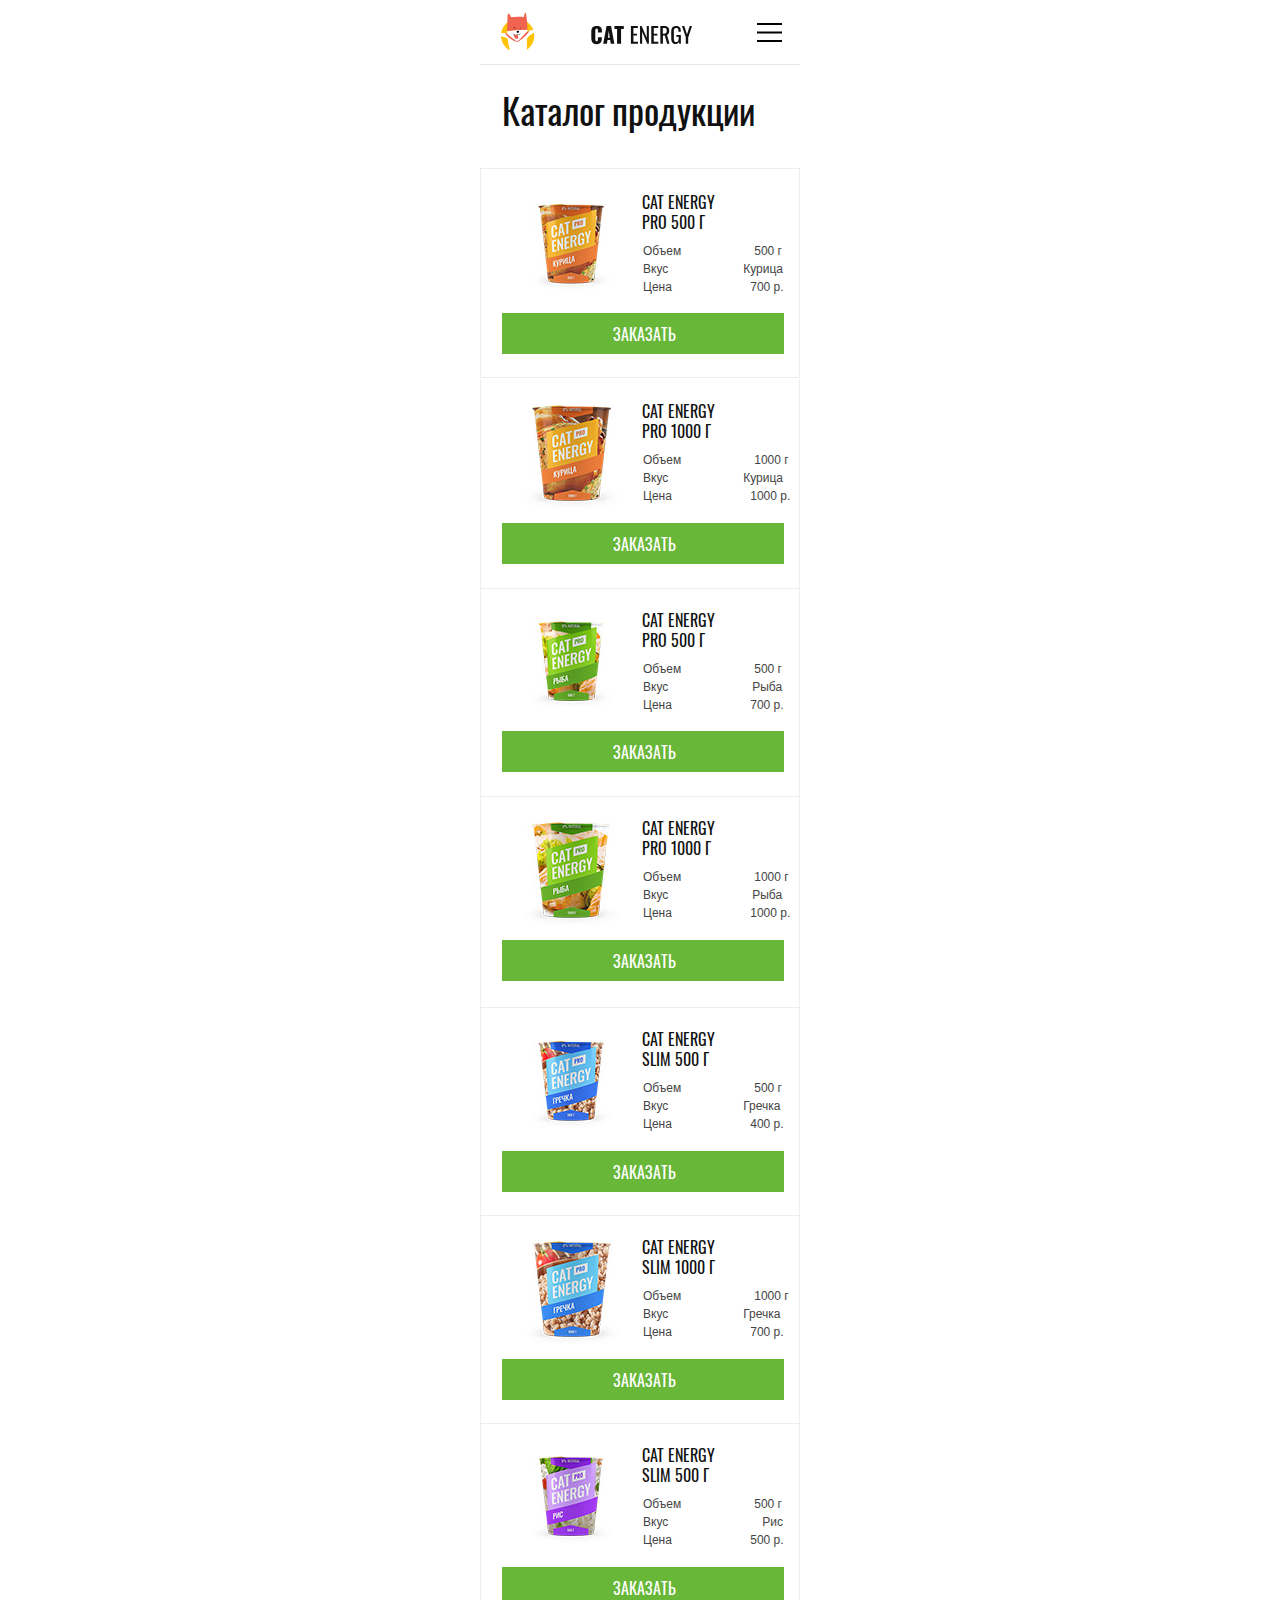
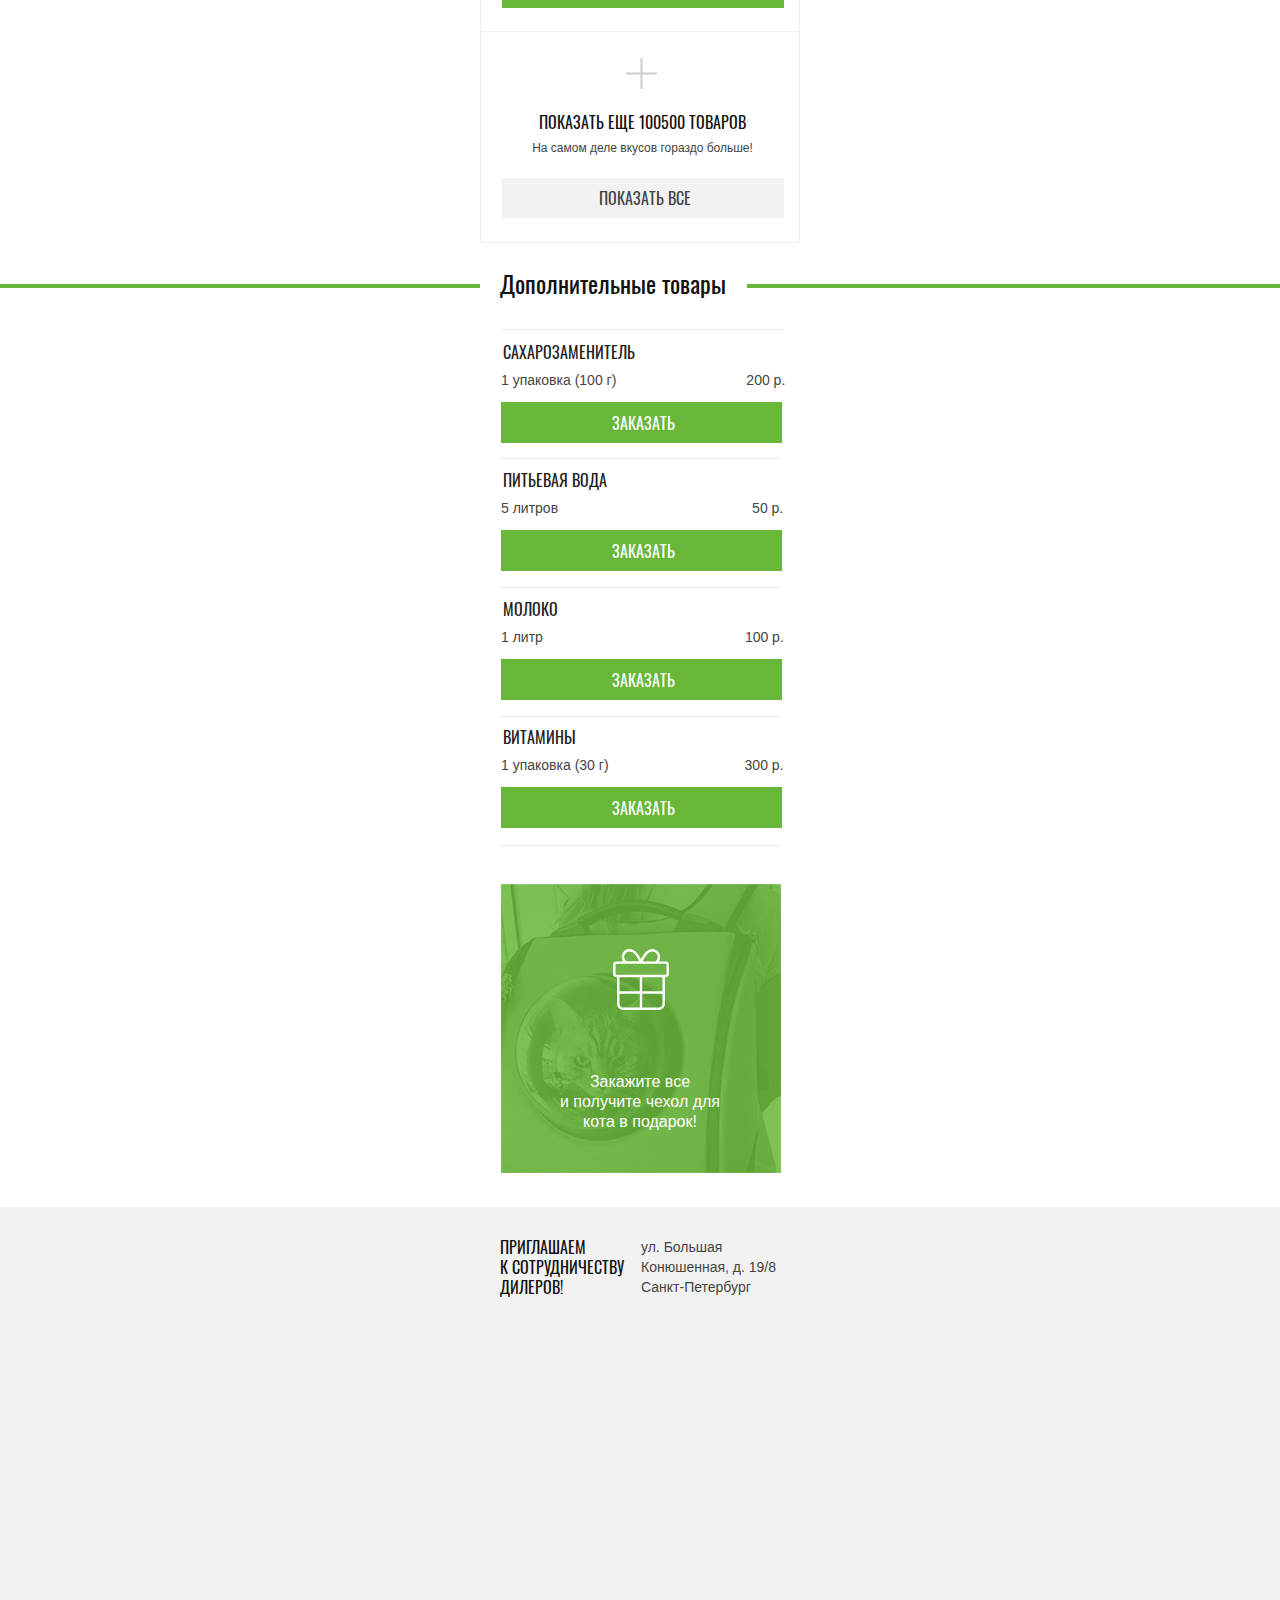
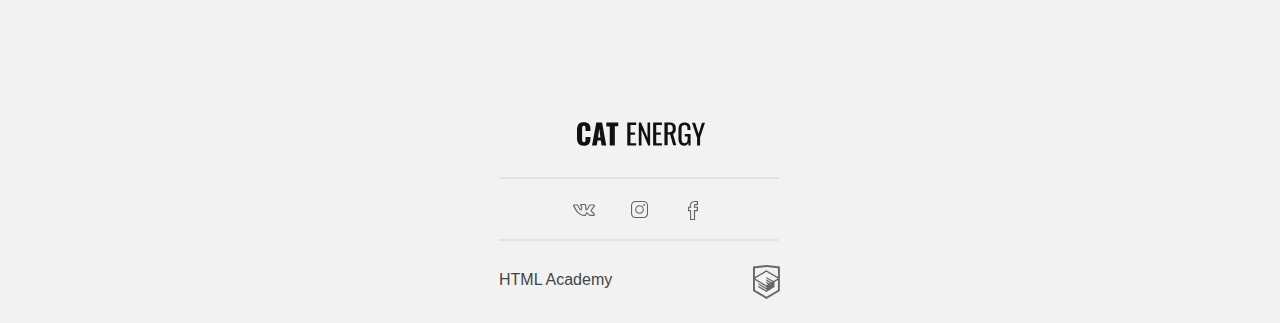
==== commit 2e93326c: "(^._.^)" ====
--- a/catalog.html
+++ b/catalog.html
@@ -36,8 +36,8 @@
         </div>
     </header>
 
-    <main class="container">
-        <section class="section-catalog">
+    <main class="main">
+        <section class="section-catalog container">
             <div class="section-catalog__catalog">
                 <h1 class="section-catalog__title">Каталог продукции</h1>
             </div>
@@ -65,7 +65,7 @@
                                     </tr>
                                     <tr class="section-catalog__value">
                                         <th class="section-catalog__prise-value">Цена</th>
-                                        <th class="section-catalog__prise">700 Р.</th>
+                                        <th class="section-catalog__prise">700 р.</th>
                                     </tr>
                                 </table>
                             </div>
@@ -94,7 +94,7 @@
                                     </tr>
                                     <tr class="section-catalog__value">
                                         <th class="section-catalog__prise-value">Цена</th>
-                                        <th class="section-catalog__prise">1000 Р.</th>
+                                        <th class="section-catalog__prise">1000 р.</th>
                                     </tr>
                                 </table>
                             </div>
@@ -123,7 +123,7 @@
                                     </tr>
                                     <tr class="section-catalog__value">
                                         <th class="section-catalog__prise-value">Цена</th>
-                                        <th class="section-catalog__prise">700 Р.</th>
+                                        <th class="section-catalog__prise">700 р.</th>
                                     </tr>
                                 </table>
                             </div>
@@ -152,7 +152,7 @@
                                     </tr>
                                     <tr class="section-catalog__value">
                                         <th class="section-catalog__prise-value">Цена</th>
-                                        <th class="section-catalog__prise">1000 Р.</th>
+                                        <th class="section-catalog__prise">1000 р.</th>
                                     </tr>
                                 </table>
                             </div>
@@ -181,7 +181,7 @@
                                     </tr>
                                     <tr class="section-catalog__value">
                                         <th class="section-catalog__prise-value">Цена</th>
-                                        <th class="section-catalog__prise">400 Р.</th>
+                                        <th class="section-catalog__prise">400 р.</th>
                                     </tr>
                                 </table>
                             </div>
@@ -210,7 +210,7 @@
                                     </tr>
                                     <tr class="section-catalog__value">
                                         <th class="section-catalog__prise-value">Цена</th>
-                                        <th class="section-catalog__prise">700 Р.</th>
+                                        <th class="section-catalog__prise">700 р.</th>
                                     </tr>
                                 </table>
                             </div>
@@ -239,7 +239,7 @@
                                     </tr>
                                     <tr class="section-catalog__value">
                                         <th class="section-catalog__prise-value">Цена</th>
-                                        <th class="section-catalog__prise">500 Р.</th>
+                                        <th class="section-catalog__prise">500 р.</th>
                                     </tr>
                                 </table>
                             </div>
@@ -267,42 +267,79 @@
                 </ul>
             </div>
         </section>
-        <section>
-            <div>
-                <h2>Дополнительные товары</h2>
-                <ul>
-                    <li>
-                        <p>Сахарозаменитель</p>
-                        <table>
+        <section class="section-goods">
+            <div class="section-goods__wraper container">
+                <h2 class="section-goods__title">Дополнительные товары</h2>
+                <div class="section-goods__description">
+                    <div class="section-goods__item">
+                        <p class="section-goods__subtitle">Сахарозаменитель</p>
+                        <table class="section-goods__table">
                             <tr>
-                             <th>Ячейка 1</th>
-                             <th>Ячейка 2</th>
+                                <th class="section-goods__mass">1 упаковка (100 г)</th>
+                                <th class="section-goods__price">200 р.</th>
                             </tr>
-                          </table>
-                    </li>
-                    <li></li>
-                    <li></li>
-                    <li></li>
-                </ul>
+                        </table>
+                        <a class="section-goods__link" href="#">Заказать</a>
+                    </div>
+                    <div class="section-goods__item-first">
+                        <p class="section-goods__subtitle">Питьевая вода</p>
+                        <table class="section-goods__table">
+                            <tr>
+                                <th class="section-goods__mass-liter">5 литров</th>
+                                <th class="section-goods__price-value">50 р.</th>
+                            </tr>
+                        </table>
+                        <a class="section-goods__link" href="#">Заказать</a>
+                    </div>
+                    <div class="section-goods__item-second">
+                        <p class="section-goods__subtitle">Молоко</p>
+                        <table class="section-goods__table">
+                            <tr>
+                                <th class="section-goods__mass-liter-first">1 литр</th>
+                                <th class="section-goods__price-value-first">100 р.</th>
+                            </tr>
+                        </table>
+                        <a class="section-goods__link" href="#">Заказать</a>
+                    </div>
+                    <div class="section-goods__item-third">
+                        <p class="section-goods__subtitle">Витамины</p>
+                        <table class="section-goods__table">
+                            <tr>
+                                <th class="section-goods__mass">1 упаковка (30 г)</th>
+                                <th class="section-goods__price-value-second">300 р.</th>
+                            </tr>
+                        </table>
+                        <a class="section-goods__link" href="#">Заказать</a>
+                    </div>
+                </div>
+                <div class="section-goods__get-gift">
+                    <div class="section-goods__get-gift-bg">
+                        <p class="section-goods__order-subtitle">Закажите все<br>
+                            и получите чехол для кота в подарок!
+                        </p>
+                    </div>
+                </div>
+
             </div>
-            <div></div>
         </section>
     </main>
 
     <footer class="footer">
-
-        <div class="footer__wraper container">
-            <div class="footer__information">
-                <p class="footer__cooperation">приглашаем <br>
-                    к сотрудничеству
-                    дилеров!
-                </p>
-            </div>
-            <div class="footer__address">
-                <p class="footer__text">
-                    ул. Большая Конюшенная, д. 19/8
-                    Санкт-Петербург
-                </p>
+        <div class=" footer__background">
+            <div class="footer__wraper container">
+                <div class="footer__information">
+                    <p class="footer__cooperation">приглашаем <br>
+                        к сотрудничеству
+                        дилеров!
+                    </p>
+                </div>
+                <div class="footer__address">
+                    <p class="footer__text">
+                        ул. Большая Конюшенная, д. 19/8
+                        Санкт-Петербург
+                    </p>
+                </div>
+
             </div>
         </div>
         <div class="footer__map">
@@ -366,8 +403,10 @@
                 <div class="footer__icon">
                     <a class="footer__link-second" href="https://htmlacademy.ru/intensive/adaptive">
                         <p class="footer__academy-link">HTML Academy</p>
-                        <img class="footer__logo-img" src="img/htmlacademy.svg" alt="htmlacademy">
-
+                        <svg class="footer__logo-img" xmlns="http://www.w3.org/2000/svg" viewBox="0 0 26.943 34.09">
+                            <path
+                                d="M13.62.017L13.472 0 0 1.412v24.661l13.473 8.017 13.43-7.99.042-.025V1.412L13.62.017zm11.399 12.11L13.495 5.334l-.001-.104-.087.05-.088-.056v.109L1.925 12.118V3.147l11.548-1.212L25.02 3.147v8.98zm-11.614-5.34L24.923 13.5l-4.479 2.64-7.093-4.221-.014 1.415 5.904 3.513-.86.507-5.03-2.992-.014 1.415 3.827 2.275-.782.523-3.031-1.787-.014 1.413 1.853 1.091-1.8 1.081-11.356-6.751 11.371-6.835zm-11.48 8.34l11.411 6.791.016 1.044-7.942-4.728-.015 1.416 7.979 4.795.018 1.076-7.973-4.74-.013 1.414 8.021 4.822.046.025 8.143-4.872-.011-5.177 3.415-2.036v10.021L13.472 31.85 1.925 24.979v-9.852z" />
+                        </svg>
                     </a>
                 </div>
             </div>
--- a/css/style.css
+++ b/css/style.css
@@ -1016,6 +1016,12 @@
     padding: 0px;
 }
 
+.footer__background {
+    background-color: #f2f2f2;
+    margin-top: 34px;
+    width: 100%;
+}
+
 .footer__cooperation {
     font-family: inherit;
     font-size: 16px;
@@ -1187,6 +1193,17 @@
 .footer__logo-img {
     padding-top: 15px;
     padding-left: 70px;
+    fill: #666666;
+    height: 49px;
+}
+
+.footer__logo-img:hover {
+    fill: #68b738;
+}
+
+.footer__logo-img:active {
+    opacity: 0.3;
+    fill: #68b738;
 }
 
 .footer__item-vk {
@@ -1360,6 +1377,11 @@
     margin-left: 21px;
 }
 
+.section-catalog__link-order:active {
+    color: rgba(255, 255, 255, 0.3);
+    background-color: #5eaa2f;
+}
+
 .section-catalog__list {
     list-style: none;
     margin: 0px;
@@ -1381,6 +1403,10 @@
     padding-left: 140px;
 }
 
+.section-catalog__link-plus:hover {
+    opacity: 0.8;
+}
+
 .section-catalog__description {
     font-family: Arial;
     font-size: 12px;
@@ -1398,51 +1424,51 @@
 }
 
 .section-catalog__element-first {
-    border-left: solid 1px #ededed;
-    border-right: solid 1px #ededed;
-    border-bottom: solid 1px #ededed;
+    border-left: solid 1px #eeeeee;
+    border-right: solid 1px #eeeeee;
+    border-bottom: solid 1px #eeeeee;
     padding-bottom: 34px;
 }
 
 .section-catalog__element-second {
-    border-left: solid 1px #ededed;
-    border-right: solid 1px #ededed;
-    border-bottom: solid 1px #ededed;
+    border-left: solid 1px #eeeeee;
+    border-right: solid 1px #eeeeee;
+    border-bottom: solid 1px #eeeeee;
     padding-bottom: 34px;
 }
 
 .section-catalog__element-third {
-    border-left: solid 1px #ededed;
-    border-right: solid 1px #ededed;
-    border-bottom: solid 1px #ededed;
+    border-left: solid 1px #eeeeee;
+    border-right: solid 1px #eeeeee;
+    border-bottom: solid 1px #eeeeee;
     padding-bottom: 36px;
 }
 
 .section-catalog__element-fourth {
-    border-left: solid 1px #ededed;
-    border-right: solid 1px #ededed;
-    border-bottom: solid 1px #ededed;
+    border-left: solid 1px #eeeeee;
+    border-right: solid 1px #eeeeee;
+    border-bottom: solid 1px #eeeeee;
     padding-bottom: 33px;
 }
 
 .section-catalog__element-fifth {
-    border-left: solid 1px #ededed;
-    border-right: solid 1px #ededed;
-    border-bottom: solid 1px #ededed;
+    border-left: solid 1px #eeeeee;
+    border-right: solid 1px #eeeeee;
+    border-bottom: solid 1px #eeeeee;
     padding-bottom: 33px;
 }
 
 .section-catalog__element-sixth {
-    border-left: solid 1px #ededed;
-    border-right: solid 1px #ededed;
-    border-bottom: solid 1px #ededed;
+    border-left: solid 1px #eeeeee;
+    border-right: solid 1px #eeeeee;
+    border-bottom: solid 1px #eeeeee;
     padding-bottom: 33px;
 }
 
 .section-catalog__element-seventh {
-    border-left: solid 1px #ededed;
-    border-right: solid 1px #ededed;
-    border-bottom: solid 1px #ededed;
+    border-left: solid 1px #eeeeee;
+    border-right: solid 1px #eeeeee;
+    border-bottom: solid 1px #eeeeee;
     padding-bottom: 34px;
 }
 
@@ -1458,6 +1484,10 @@
     margin-left: 16px;
     padding: 8px 93px 8px 97px;
     background-color: #f2f2f2;
+}
+
+.section-catalog__show-all:hover {
+    opacity: 0.8;
 }
 
 .section-catalog__img-plus {
@@ -1479,4 +1509,416 @@
 
 .section-catalog__order {
     padding-top: 21px;
+}
+
+.section-goods__title {
+    font-family: inherit;
+    line-height: 1;
+    text-align: left;
+    font-weight: normal;
+    position: relative;
+    margin-bottom: 0;
+    padding-bottom: 21px;
+    padding-left: 20px;
+    background-color: #ffffff;
+    width: 267px;
+    font-size: 24px;
+}
+
+.section-goods {
+    position: relative;
+}
+
+.section-goods::before {
+    content: '';
+    position: absolute;
+    border: solid 2px #68b738;
+    top: 41px;
+    left: 0px;
+    width: 100%;
+}
+
+.section-goods__subtitle {
+    font-family: inherit;
+    font-size: 16px;
+    font-weight: normal;
+    line-height: 1;
+    text-align: left;
+    color: #222222;
+    text-transform: uppercase;
+    padding-left: 5px;
+}
+
+.section-goods__mass {
+    font-family: Arial;
+    font-size: 14px;
+    font-weight: normal;
+    line-height: 1;
+    text-align: left;
+    color: #444444;
+    padding-right: 53px;
+}
+
+.section-goods__mass-liter {
+    font-family: Arial;
+    font-size: 14px;
+    font-weight: normal;
+    line-height: 1;
+    text-align: left;
+    color: #444444;
+    padding-right: 94px;
+}
+
+.section-goods__price-value {
+    font-family: Arial;
+    font-size: 14px;
+    font-weight: normal;
+    line-height: 1;
+    text-align: left;
+    color: #444444;
+    padding-left: 98px;
+}
+
+.section-goods__price-value-second {
+    font-family: Arial;
+    font-size: 14px;
+    font-weight: normal;
+    line-height: 1;
+    text-align: left;
+    color: #444444;
+    padding-left: 81px;
+}
+
+.section-goods__mass-liter-first {
+    font-family: Arial;
+    font-size: 14px;
+    font-weight: normal;
+    line-height: 1;
+    text-align: left;
+    color: #444444;
+    padding-right: 98px;
+}
+
+.section-goods__price-value-first {
+    font-family: Arial;
+    font-size: 14px;
+    font-weight: normal;
+    line-height: 1;
+    text-align: left;
+    color: #444444;
+    padding-left: 102px;
+}
+
+.section-goods__price {
+    font-family: Arial;
+    font-size: 14px;
+    font-weight: normal;
+    line-height: 1;
+    text-align: right;
+    color: #444444;
+    padding-left: 75px;
+}
+
+.section-goods__link {
+    font-family: Oswald;
+    font-size: 16px;
+    font-weight: normal;
+    line-height: 1.25;
+    text-align: center;
+    color: #ffffff;
+    text-transform: uppercase;
+    padding: 9px 107px 8px 111px;
+    background-color: #68b738;
+    text-decoration: none;
+    margin-left: 3px;
+}
+
+.section-goods__link:active {
+    color: rgba(255, 255, 255, 0.3);
+    background-color: #5eaa2f;
+}
+
+.section-goods__order-subtitle {
+    font-family: Arial;
+    font-size: 16px;
+    font-weight: normal;
+    line-height: 1.25;
+    letter-spacing: normal;
+    text-align: center;
+    color: #ffffff;
+    width: 162px;
+}
+
+.section-goods__description {
+    padding-left: 18px;
+    position: relative;
+}
+
+.section-goods__description::before {
+    content: '';
+    position: absolute;
+    top: 13px;
+    left: 22px;
+    border-bottom: solid 1px #e9e9e9;
+    width: 280px;
+}
+
+.section-goods__wraper {
+    padding-top: 8px;
+}
+
+.section-goods__item {
+    padding-top: 28px;
+    position: relative;
+}
+
+.section-goods__item::after {
+    content: '';
+    position: absolute;
+    top: 142px;
+    left: 2px;
+    border-bottom: solid 1px #e9e9e9;
+    width: 280px;
+}
+
+.section-goods__item-first {
+    padding-top: 39px;
+    position: relative;
+}
+
+.section-goods__item-first::after {
+    content: '';
+    position: absolute;
+    top: 154px;
+    left: 2px;
+    border-bottom: solid 1px #e9e9e9;
+    width: 280px;
+}
+
+.section-goods__item-second {
+    padding-top: 40px;
+    position: relative;
+}
+
+.section-goods__item-second::after {
+    content: '';
+    position: absolute;
+    top: 155px;
+    left: 2px;
+    border-bottom: solid 1px #e9e9e9;
+    width: 280px;
+}
+
+.section-goods__item-third {
+    padding-top: 39px;
+    position: relative;
+}
+
+.section-goods__item-third::after {
+    content: '';
+    position: absolute;
+    top: 155px;
+    left: 2px;
+    border-bottom: solid 1px #e9e9e9;
+    width: 280px;
+}
+
+.section-goods__table {
+    padding-bottom: 23px;
+    padding-top: 10px;
+}
+
+.section-goods__get-gift {
+    padding-top: 66px;
+    padding-left: 21px;
+    position: relative;
+}
+
+.section-goods__get-gift::before {
+    content: '';
+    position: absolute;
+    background-image: url(../img/gift.svg);
+    width: 56px;
+    height: 61px;
+    top: 131px;
+    left: 133px;
+}
+
+.section-goods__get-gift-bg {
+    background-image: url(../img/cat-inside.png);
+    width: 280px;
+    height: 289px;
+    background-color: #68b738;
+    padding-top: 188px;
+    padding-left: 58px;
+}
+
+.section-choice__title {
+    font-family: inherit;
+    font-size: 36px;
+    font-weight: normal;
+    line-height: 1.67;
+    text-align: left;
+    color: #111111;
+    border-top: solid 0.5px #e8e8e8;
+    margin: 0px;
+    padding-top: 16px;
+}
+
+.section-choice__subtitle {
+    font-family: inherit;
+    font-size: 14px;
+    font-weight: normal;
+    line-height: 1.29;
+    text-align: left;
+    color: #111111;
+    text-transform: uppercase;
+    padding-top: 25px;
+    width: 227px;
+}
+
+.section-choice__name-label {
+    font-family: inherit;
+    font-size: 16px;
+    font-weight: normal;
+    line-height: 1.13;
+    text-align: left;
+    color: #222222;
+    text-transform: uppercase;
+    padding-right: 10px;
+}
+
+.section-choice__weight-label {
+    font-family: inherit;
+    font-size: 16px;
+    font-weight: normal;
+    line-height: 1.13;
+    text-align: left;
+    color: #222222;
+    text-transform: uppercase;
+    padding-right: 14px;
+}
+
+.section-choice__age-label {
+    font-family: inherit;
+    font-size: 16px;
+    font-weight: normal;
+    line-height: 1.13;
+    text-align: left;
+    color: #222222;
+    text-transform: uppercase;
+    padding-right: 13px;
+}
+
+.section-choice__questionnaire {
+    border: 0px;
+}
+
+.section-choice__name-input {
+    padding: 8px 54px 9px 16px;
+    border: solid 1px #eaeaea;
+    padding: 13px 98px 13px 15px;
+    border: solid 1px #eaeaea;
+}
+
+.section-choice__weight-input {
+    padding: 13px 72px 13px 15px;
+    border: solid 1px #eaeaea;
+}
+
+.section-choice__age-input {
+    border: solid 1px #eaeaea;
+    padding: 14px 40px 12px 15px;
+}
+
+.section-choice__name-input::-webkit-input-placeholder {
+    font-family: inherit;
+    font-size: 16px;
+    line-height: 1.13;
+    text-align: left;
+    color: #444444;
+    text-transform: uppercase;
+}
+
+.section-choice__weight-input::-webkit-input-placeholder {
+    font-family: inherit;
+    font-size: 16px;
+    line-height: 1.13;
+    text-align: left;
+    color: #444444;
+    text-transform: uppercase;
+}
+
+.section-choice__age-input::-webkit-input-placeholder {
+    font-family: inherit;
+    font-size: 16px;
+    line-height: 1.13;
+    text-align: left;
+    color: #444444;
+    text-transform: uppercase;
+}
+
+.section-choice__program {
+    position: relative;
+    padding-left: 20px;
+}
+
+.section-choice__wraper {
+    padding-top: 36px;
+    padding-left: 7px;
+}
+
+.section-choice__weight {
+    padding-top: 14px;
+}
+
+.section-choice__age {
+    padding-top: 14px;
+}
+
+.section-choice__button {
+    font-family: inherit;
+    font-size: 16px;
+    font-weight: normal;
+    line-height: 1.25;
+    text-align: center;
+    color: #ffffff;
+    padding: 13px 77px 11px 80px;
+    background-color: #68b738;
+    border: none;
+    text-transform: uppercase;
+}
+
+.section-choice__fieldset {
+    border: none;
+}
+
+.section-choice__slim-label {
+    font-family: inherit;
+    font-size: 16px;
+    font-weight: normal;
+    line-height: 1.13;
+    text-align: left;
+    color: #222222;
+    text-transform: uppercase;
+}
+
+.section-choice__mass-label {
+    font-family: inherit;
+    font-size: 16px;
+    font-weight: normal;
+    line-height: 1.13;
+    text-align: left;
+    color: #222222;
+    text-transform: uppercase;
+}
+
+.section-choice__help-label {
+    font-family: inherit;
+    font-size: 16px;
+    font-weight: normal;
+    line-height: 1.13;
+    text-align: left;
+    color: #222222;
+    text-transform: uppercase;
 }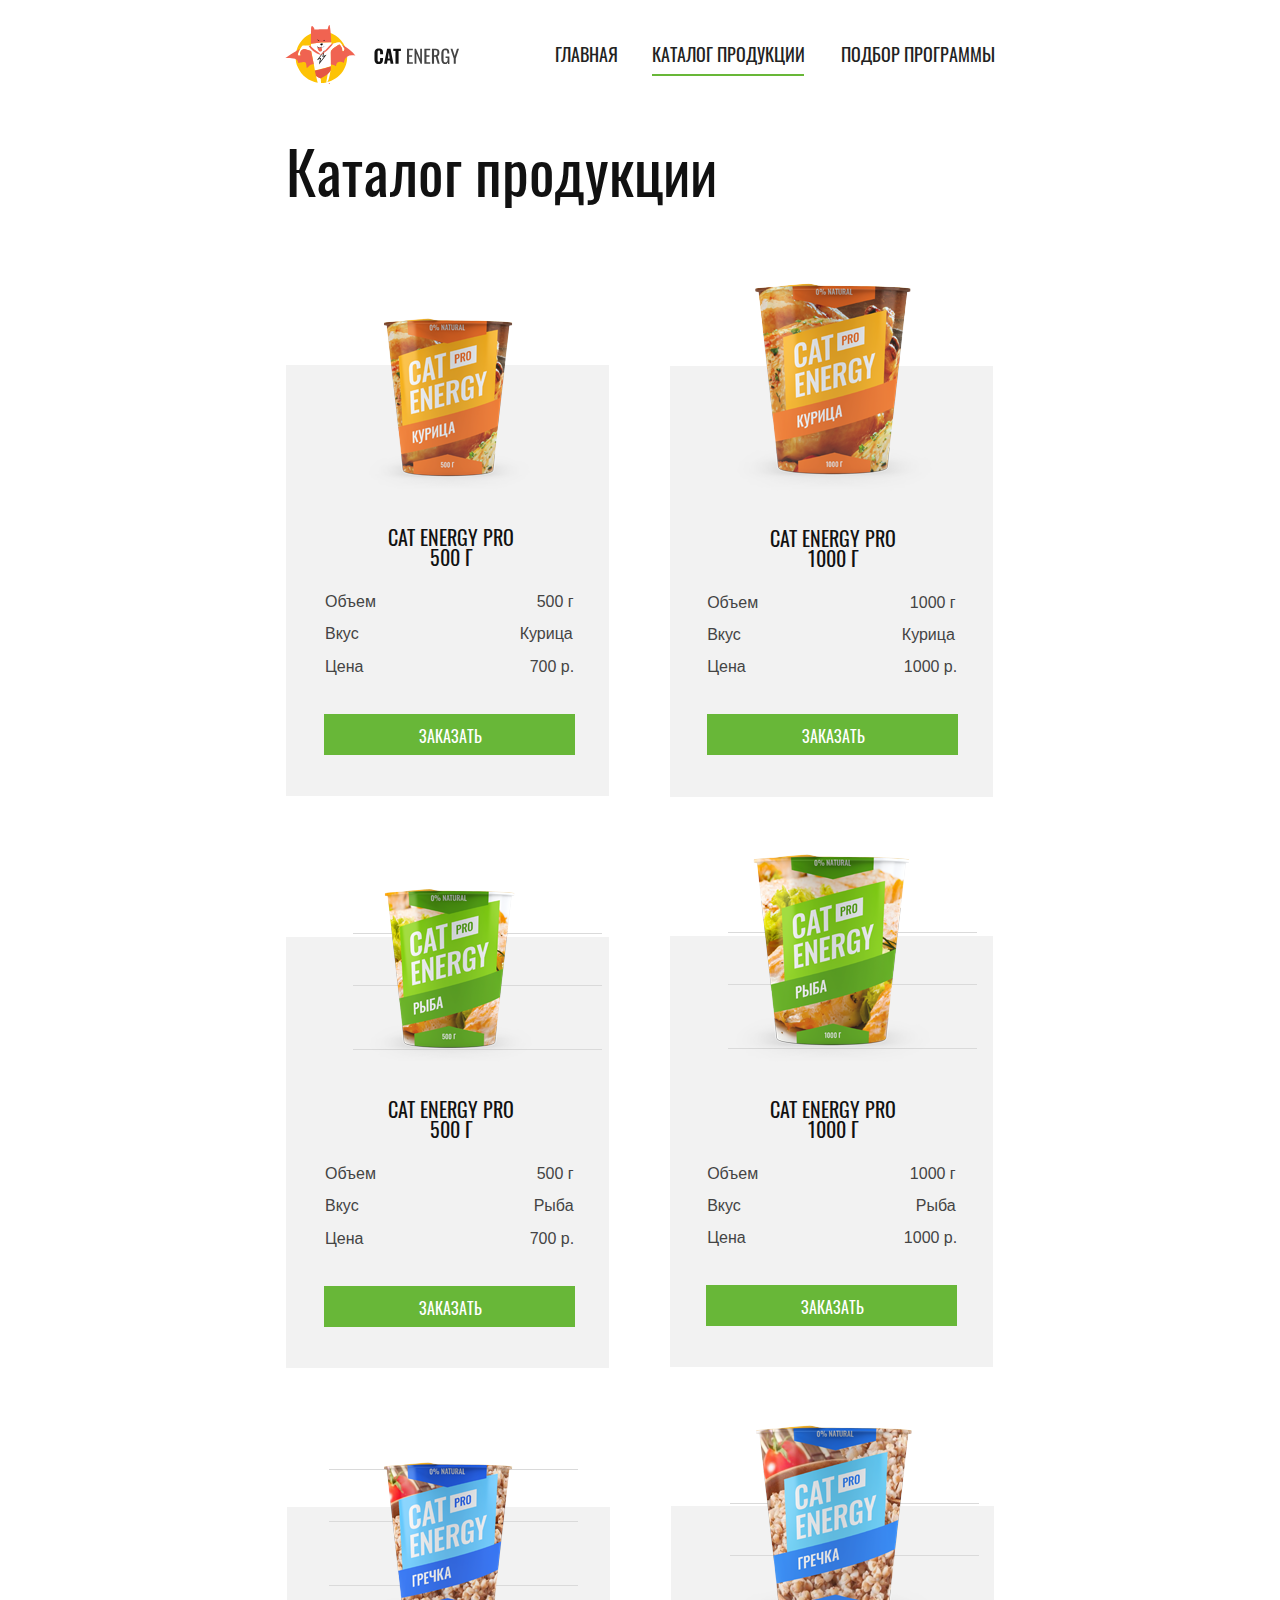
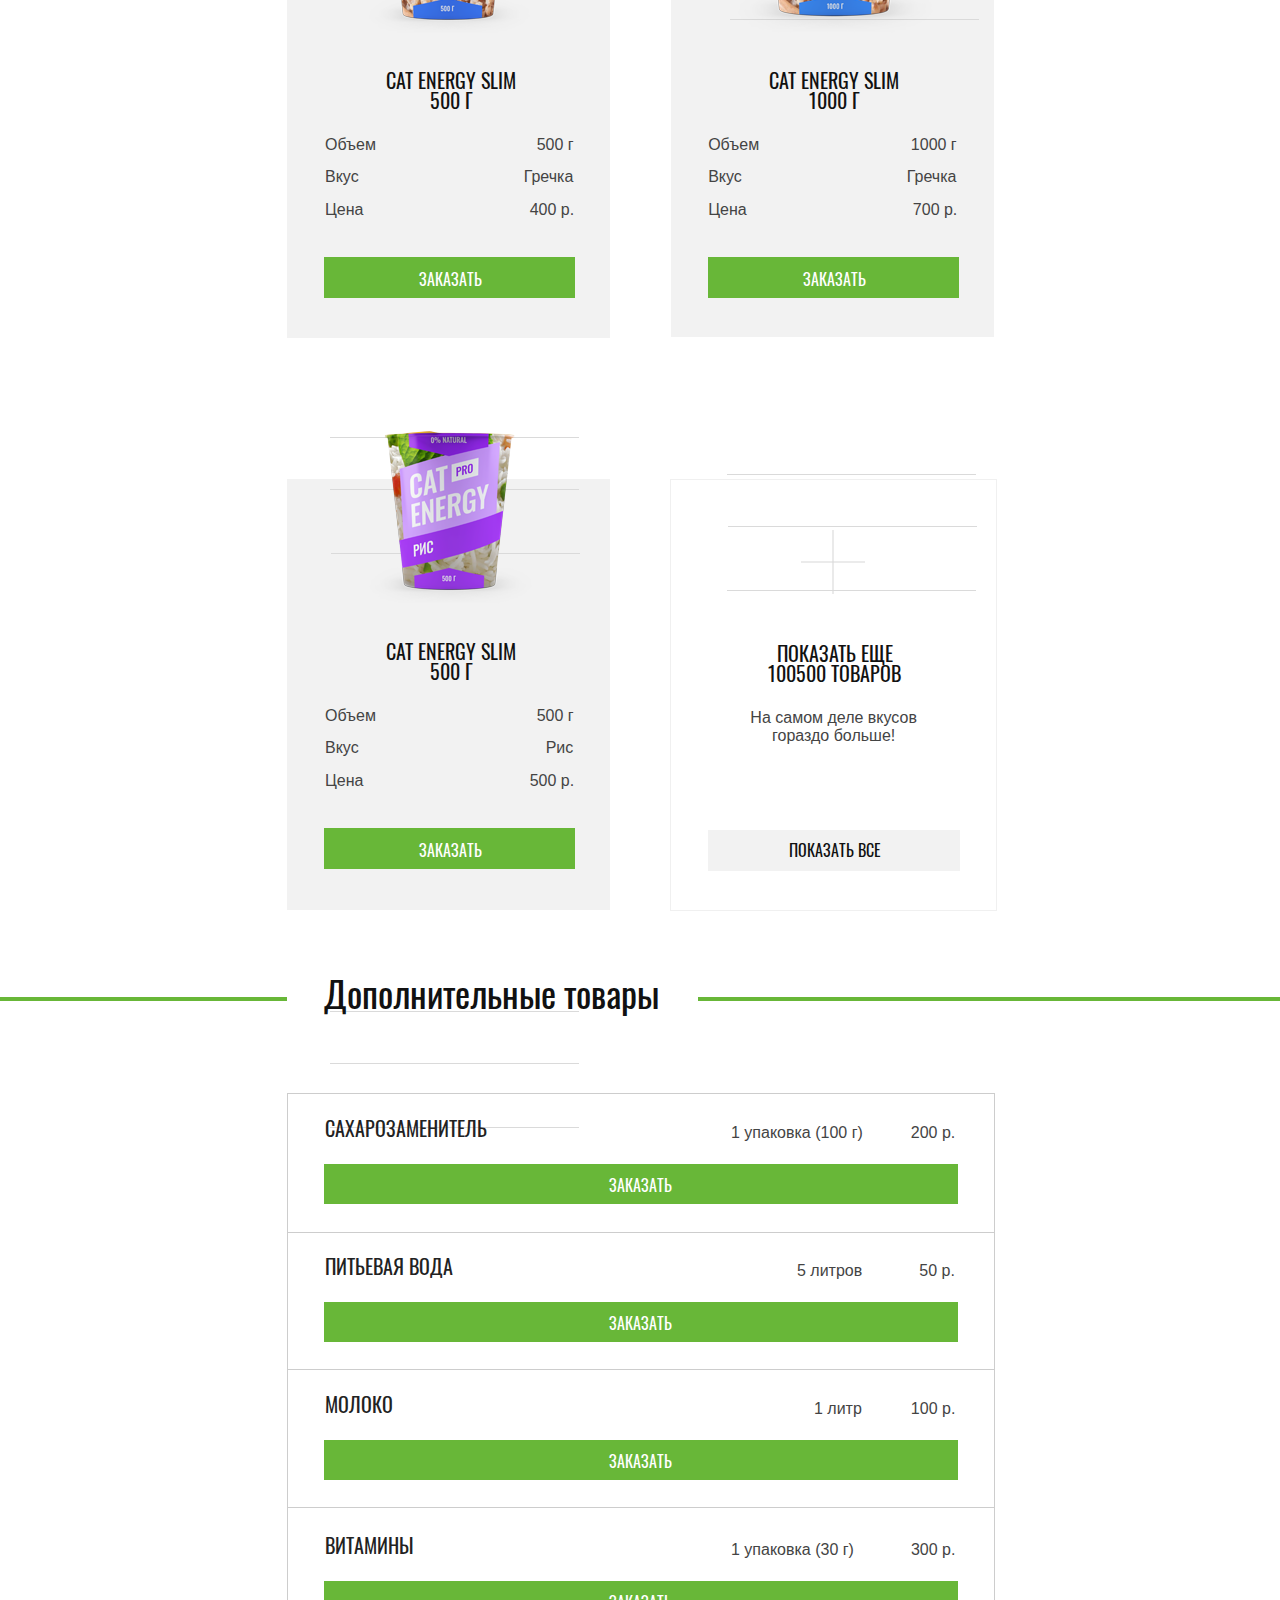
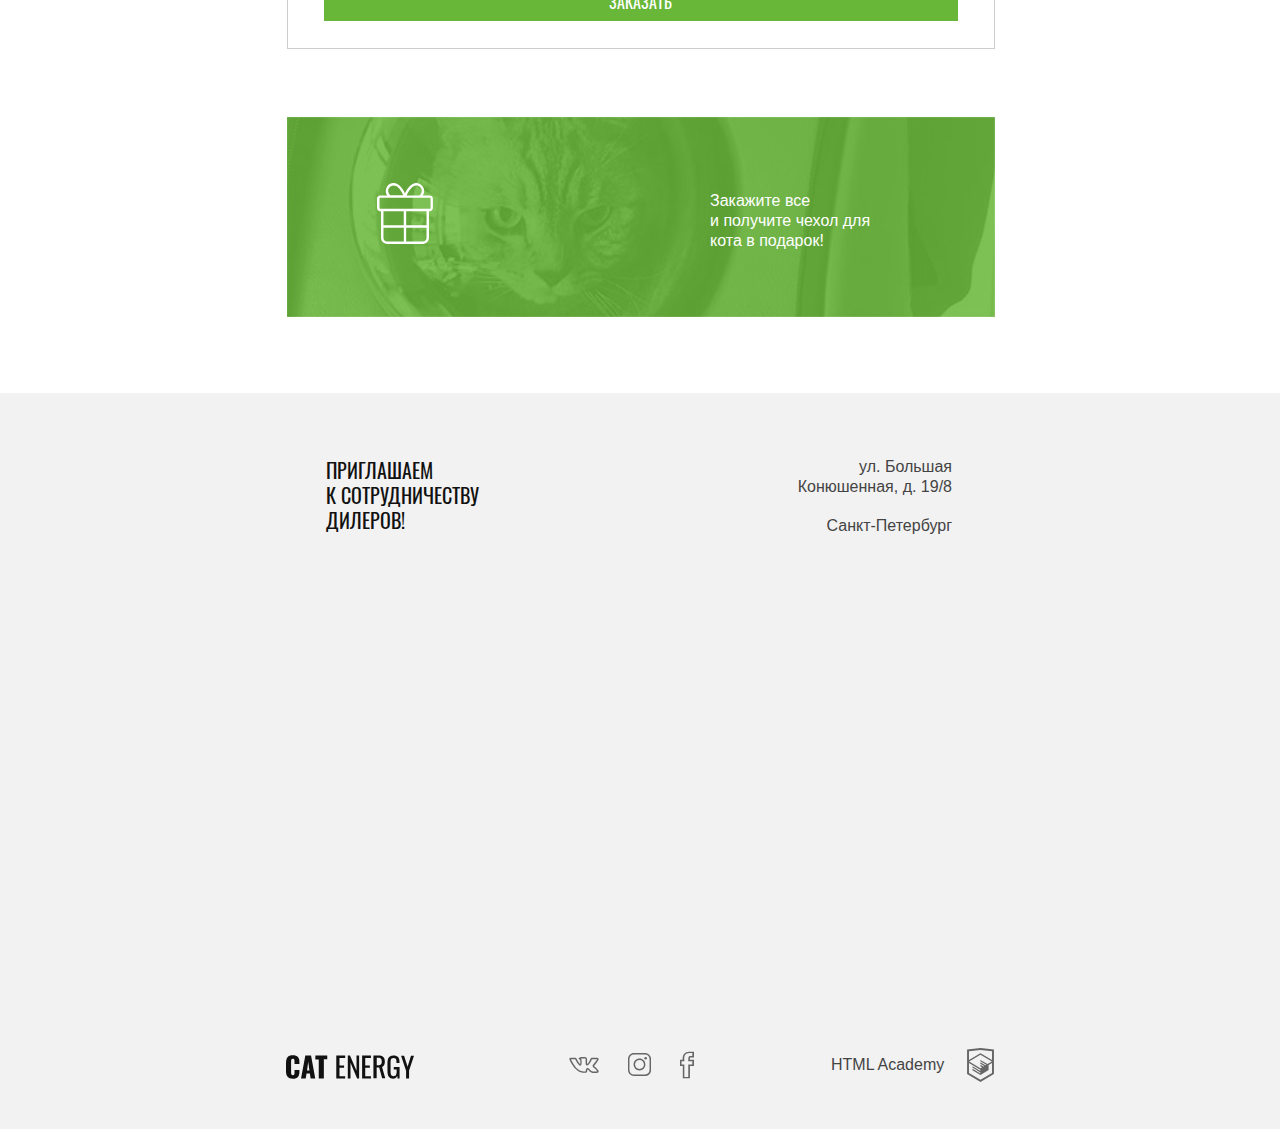
==== commit 29200e4e: "I did it!" ====
--- a/catalog.html
+++ b/catalog.html
@@ -25,7 +25,7 @@
                             <a class="header__main" href="index.html">Главная</a>
                         </li>
                         <li class="header__item">
-                            <a class="header__catalog" href="catalog.html">Каталог продукции</a>
+                            <a class="header__catalog header__catalog--active" href="catalog.html">Каталог продукции</a>
                         </li>
                         <li class="header__item">
                             <a class="header__program" href="form.html">Подбор программы</a>
@@ -47,23 +47,26 @@
                         <div class="section-catalog__wraper-item">
                             <div class="section-catalog__element">
                                 <a class="section-catalog__link" href="#">
-                                    <img class="section-catalog__img" src="img/catalog-1.png" alt="">
+                                    <picture>
+                                        <source media="(min-width: 768px)" srcset="img/catalog-1-tablet.png">
+                                        <img class="section-catalog__img" src="img/catalog-1.png" alt="">
+                                    </picture>
                                 </a>
                             </div>
                             <div class="section-catalog__order">
                                 <p class="section-catalog__subtitle">Cat Energy
                                     PRO 500 г</p>
                                 <table class="section-catalog__table">
-                                    <tr class="section-catalog__value">
+                                    <tr class="section-catalog__value section-catalog__value--first">
                                         <th class="section-catalog__volume">Объем
                                         </th>
                                         <th class="section-catalog__mass">500 г</th>
                                     </tr>
-                                    <tr class="section-catalog__value">
+                                    <tr class="section-catalog__value section-catalog__value--second">
                                         <td class="section-catalog__taste">Вкус</td>
                                         <td class="section-catalog__chicken">Курица</td>
                                     </tr>
-                                    <tr class="section-catalog__value">
+                                    <tr class="section-catalog__value section-catalog__value--third">
                                         <th class="section-catalog__prise-value">Цена</th>
                                         <th class="section-catalog__prise">700 р.</th>
                                     </tr>
@@ -74,54 +77,60 @@
                     </li>
                     <li class="section-catalog__element-first">
                         <div class="section-catalog__item-first">
-                            <div class="section-catalog__element">
-                                <a class="section-catalog__link" href="#">
-                                    <img class="section-catalog__img" src="img/catalog-2.png" alt="">
-                                </a>
-                            </div>
-                            <div class="section-catalog__order">
+                            <div class="section-catalog__element section-catalog__element--second">
+                                <a class="section-catalog__link" href="#">
+                                    <picture>
+                                        <source media="(min-width: 768px)" srcset="img/catalog-2-tablet.png">
+                                        <img class="section-catalog__img" src="img/catalog-2.png" alt="">
+                                    </picture>
+                                </a>
+                            </div>
+                            <div class="section-catalog__order section-catalog__order-second">
                                 <p class="section-catalog__subtitle">Cat Energy
                                     PRO 1000 г</p>
                                 <table class="section-catalog__table">
-                                    <tr class="section-catalog__value">
-                                        <th class="section-catalog__volume">Объем
-                                        </th>
-                                        <th class="section-catalog__mass">1000 г</th>
-                                    </tr>
-                                    <tr class="section-catalog__value">
+                                    <tr class="section-catalog__value section-catalog__value-mass">
+                                        <th class="section-catalog__volume">Объем
+                                        </th>
+                                        <th class=" section-catalog__mass-second">1000 г</th>
+                                    </tr>
+                                    <tr class="section-catalog__value section-catalog__value-taste">
                                         <td class="section-catalog__taste">Вкус</td>
                                         <td class="section-catalog__chicken">Курица</td>
                                     </tr>
-                                    <tr class="section-catalog__value">
-                                        <th class="section-catalog__prise-value">Цена</th>
-                                        <th class="section-catalog__prise">1000 р.</th>
-                                    </tr>
-                                </table>
-                            </div>
-                        </div>
-                        <a class="section-catalog__link-order" href="#">Заказать</a>
+                                    <tr class="section-catalog__value section-catalog__value-prise">
+                                        <th class="section-catalog__prise-value">Цена</th>
+                                        <th class="section-catalog__prise-second">1000 р.</th>
+                                    </tr>
+                                </table>
+                            </div>
+                        </div>
+                        <a class="section-catalog__link-order section-catalog__link-order-second" href="#">Заказать</a>
                     </li>
                     <li class="section-catalog__element-second">
                         <div class="section-catalog__item-second">
                             <div class="section-catalog__element">
                                 <a class="section-catalog__link" href="#">
-                                    <img class="section-catalog__img" src="img/catalog-3.png" alt="">
+                                    <picture>
+                                        <source media="(min-width: 768px)" srcset="img/catalog-3-tablet.png">
+                                        <img class="section-catalog__img" src="img/catalog-3.png" alt="">
+                                    </picture>
                                 </a>
                             </div>
                             <div class="section-catalog__order">
                                 <p class="section-catalog__subtitle">Cat Energy
                                     PRO 500 г</p>
                                 <table class="section-catalog__table">
-                                    <tr class="section-catalog__value">
+                                    <tr class="section-catalog__value section-catalog__value--mass">
                                         <th class="section-catalog__volume">Объем
                                         </th>
                                         <th class="section-catalog__mass">500 г</th>
                                     </tr>
-                                    <tr class="section-catalog__value">
+                                    <tr class="section-catalog__value section-catalog__value--taste">
                                         <td class="section-catalog__taste">Вкус</td>
                                         <td class="section-catalog__fish">Рыба</td>
                                     </tr>
-                                    <tr class="section-catalog__value">
+                                    <tr class="section-catalog__value section-catalog__value--prise">
                                         <th class="section-catalog__prise-value">Цена</th>
                                         <th class="section-catalog__prise">700 р.</th>
                                     </tr>
@@ -134,52 +143,58 @@
                         <div class="section-catalog__item-third">
                             <div class="section-catalog__element">
                                 <a class="section-catalog__link" href="#">
-                                    <img class="section-catalog__img" src="img/catalog-4.png" alt="">
-                                </a>
-                            </div>
-                            <div class="section-catalog__order">
+                                    <picture>
+                                        <source media="(min-width: 768px)" srcset="img/catalog-4-tablet.png">
+                                        <img class="section-catalog__img" src="img/catalog-4.png" alt="">
+                                    </picture>
+                                </a>
+                            </div>
+                            <div class="section-catalog__order section-catalog__order-third">
                                 <p class="section-catalog__subtitle">Cat Energy
                                     PRO 1000 г</p>
                                 <table class="section-catalog__table">
-                                    <tr class="section-catalog__value">
-                                        <th class="section-catalog__volume">Объем
-                                        </th>
-                                        <th class="section-catalog__mass">1000 г</th>
-                                    </tr>
-                                    <tr class="section-catalog__value">
+                                    <tr class="section-catalog__value section-catalog__first-value">
+                                        <th class="section-catalog__volume">Объем
+                                        </th>
+                                        <th class=" section-catalog__mass-second">1000 г</th>
+                                    </tr>
+                                    <tr class="section-catalog__value section-catalog__second-value">
                                         <td class="section-catalog__taste">Вкус</td>
                                         <td class="section-catalog__fish">Рыба</td>
                                     </tr>
-                                    <tr class="section-catalog__value">
-                                        <th class="section-catalog__prise-value">Цена</th>
-                                        <th class="section-catalog__prise">1000 р.</th>
-                                    </tr>
-                                </table>
-                            </div>
-                        </div>
-                        <a class="section-catalog__link-order" href="#">Заказать</a>
+                                    <tr class="section-catalog__value section-catalog__third-value">
+                                        <th class="section-catalog__prise-value">Цена</th>
+                                        <th class="section-catalog__prise-second">1000 р.</th>
+                                    </tr>
+                                </table>
+                            </div>
+                        </div>
+                        <a class="section-catalog__link-order section-catalog__link-order-second" href="#">Заказать</a>
                     </li>
                     <li class="section-catalog__element-fourth">
                         <div class="section-catalog__item-fourth">
                             <div class="section-catalog__element">
                                 <a class="section-catalog__link" href="#">
-                                    <img class="section-catalog__img" src="img/catalog-5.png" alt="">
+                                    <picture>
+                                        <source media="(min-width: 768px)" srcset="img/catalog-5-tablet.png">
+                                        <img class="section-catalog__img" src="img/catalog-5.png" alt="">
+                                    </picture>
                                 </a>
                             </div>
                             <div class="section-catalog__order">
                                 <p class="section-catalog__subtitle">Cat Energy
                                     Slim 500 г</p>
                                 <table class="section-catalog__table">
-                                    <tr class="section-catalog__value">
+                                    <tr class="section-catalog__value section-catalog__value--value">
                                         <th class="section-catalog__volume">Объем
                                         </th>
                                         <th class="section-catalog__mass">500 г</th>
                                     </tr>
-                                    <tr class="section-catalog__value">
-                                        <td class="section-catalog__taste">Вкус</td>
-                                        <td class="section-catalog__chicken">Гречка</td>
-                                    </tr>
-                                    <tr class="section-catalog__value">
+                                    <tr class="section-catalog__value  section-catalog__value-value-taste">
+                                        <td class="section-catalog__taste">Вкус</td>
+                                        <td class="section-catalog__poridge">Гречка</td>
+                                    </tr>
+                                    <tr class="section-catalog__value section-catalog__value-value-prise">
                                         <th class="section-catalog__prise-value">Цена</th>
                                         <th class="section-catalog__prise">400 р.</th>
                                     </tr>
@@ -192,52 +207,58 @@
                         <div class="section-catalog__item-fifth">
                             <div class="section-catalog__element">
                                 <a class="section-catalog__link" href="#">
-                                    <img class="section-catalog__img" src="img/catalog-6.png" alt="">
-                                </a>
-                            </div>
-                            <div class="section-catalog__order">
+                                    <picture>
+                                        <source media="(min-width: 768px)" srcset="img/catalog-6-tablet.png">
+                                        <img class="section-catalog__img" src="img/catalog-6.png" alt="">
+                                    </picture>
+                                </a>
+                            </div>
+                            <div class="section-catalog__order section-catalog__order-wraper">
                                 <p class="section-catalog__subtitle">Cat Energy
                                     Slim 1000 г</p>
                                 <table class="section-catalog__table">
-                                    <tr class="section-catalog__value">
-                                        <th class="section-catalog__volume">Объем
-                                        </th>
-                                        <th class="section-catalog__mass">1000 г</th>
-                                    </tr>
-                                    <tr class="section-catalog__value">
-                                        <td class="section-catalog__taste">Вкус</td>
-                                        <td class="section-catalog__chicken">Гречка</td>
-                                    </tr>
-                                    <tr class="section-catalog__value">
+                                    <tr class="section-catalog__value section-catalog__value--fifth">
+                                        <th class="section-catalog__volume">Объем
+                                        </th>
+                                        <th class=" section-catalog__mass-second">1000 г</th>
+                                    </tr>
+                                    <tr class="section-catalog__value section-catalog__value-taste-fifth">
+                                        <td class="section-catalog__taste">Вкус</td>
+                                        <td class="section-catalog__poridge">Гречка</td>
+                                    </tr>
+                                    <tr class="section-catalog__value section-catalog__value-prise-fifth">
                                         <th class="section-catalog__prise-value">Цена</th>
                                         <th class="section-catalog__prise">700 р.</th>
                                     </tr>
                                 </table>
                             </div>
                         </div>
-                        <a class="section-catalog__link-order" href="#">Заказать</a>
+                        <a class="section-catalog__link-order section-catalog__link-order-second" href="#">Заказать</a>
                     </li>
                     <li class="section-catalog__element-sixth">
                         <div class="section-catalog__item-sixth">
                             <div class="section-catalog__element">
                                 <a class="section-catalog__link" href="#">
-                                    <img class="section-catalog__img" src="img/catalog-7.png" alt="">
+                                    <picture>
+                                        <source media="(min-width: 768px)" srcset="img/catalog-7-tablet.png">
+                                        <img class="section-catalog__img" src="img/catalog-7.png" alt="">
+                                    </picture>
                                 </a>
                             </div>
                             <div class="section-catalog__order">
                                 <p class="section-catalog__subtitle">Cat Energy
                                     Slim 500 г</p>
                                 <table class="section-catalog__table">
-                                    <tr class="section-catalog__value">
+                                    <tr class="section-catalog__value section-catalog__value-mass-first">
                                         <th class="section-catalog__volume">Объем
                                         </th>
                                         <th class="section-catalog__mass">500 г</th>
                                     </tr>
-                                    <tr class="section-catalog__value">
+                                    <tr class="section-catalog__value section-catalog__value-taste-first">
                                         <td class="section-catalog__taste">Вкус</td>
                                         <td class="section-catalog__rice">Рис</td>
                                     </tr>
-                                    <tr class="section-catalog__value">
+                                    <tr class="section-catalog__value section-catalog__value-prise-first">
                                         <th class="section-catalog__prise-value">Цена</th>
                                         <th class="section-catalog__prise">500 р.</th>
                                     </tr>
@@ -336,8 +357,9 @@
                 <div class="footer__address">
                     <p class="footer__text">
                         ул. Большая Конюшенная, д. 19/8
-                        Санкт-Петербург
+
                     </p>
+                    <p class="footer__text-second"> Санкт-Петербург</p>
                 </div>
 
             </div>
--- a/css/style.css
+++ b/css/style.css
@@ -359,7 +359,6 @@
 
 /*Widths*/
 body {
-    min-width: 320px;
     margin: 0;
     padding: 0;
     font-weight: 400;
@@ -385,1540 +384,5041 @@
     margin: 0px;
 }
 
-.container {
-    width: 320px;
-    /* padding: 0 20px; */
-    margin: 0 auto;
+@media (max-width: 767px) {
+    .container {
+        width: 320px;
+        /* padding: 0 20px; */
+        margin: 0 auto;
+    }
+
+    .header {
+        padding: 0px;
+    }
+
+    .example__food-cost {
+        display: flex;
+        padding-left: 100px;
+    }
+
+    .footer__map-bg {
+        background-color: #f2f2f2;
+    }
+
+    .section-choice__comments-fieldset textarea[id="comments"] {
+        font-family: inherit;
+        font-size: 16px;
+        font-weight: normal;
+        line-height: 1.13;
+        text-align: left;
+        color: #444444;
+        text-transform: uppercase;
+    }
+
+    .section-catalog__poridge {
+        font-family: Arial;
+        font-size: 12px;
+        line-height: 1.33;
+        text-align: left;
+        color: #444444;
+        font-weight: normal;
+        padding-left: 30px;
+    }
+
+    .section-catalog__mass-second {
+        font-family: Arial;
+        font-size: 12px;
+        line-height: 1.33;
+        text-align: left;
+        color: #444444;
+        font-weight: normal;
+        padding-left: 41px;
+    }
+
+    .example__cost-second {
+        padding-top: 23px;
+        padding-left: 3px;
+        font-family: inherit;
+        font-size: 14px;
+        line-height: 1.43;
+        text-align: center;
+        color: #111111;
+        text-transform: uppercase;
+    }
+
+    .header__img {
+        width: 191px;
+        height: 39px;
+    }
+
+    .header__img:hover {
+        opacity: 0.8;
+    }
+
+    .header__img:active {
+        opacity: 0.6;
+    }
+
+    .header__item {
+        font-family: "Oswald";
+        font-size: 20px;
+        font-weight: 500;
+        line-height: 1;
+        text-align: center;
+        border-top: solid 0.5px #e8e8e8;
+        text-transform: uppercase;
+        width: 320px;
+        padding-top: 23px;
+        padding-bottom: 23px;
+    }
+
+    .header__list {
+        list-style: none;
+        padding-left: 0px;
+        padding-top: 11px;
+        margin: 0px;
+    }
+
+    .header__logo {
+        padding-left: 21px;
+        text-decoration: none;
+    }
+
+    .header__wraper {
+        padding-top: 12px;
+        position: relative;
+        padding-bottom: 10px;
+    }
+
+    .section-catalog__item-first {
+        display: flex;
+        padding-left: 21px;
+        padding-bottom: 7px;
+        margin-top: 2px;
+
+
+    }
+
+    .section-catalog__item-second {
+        display: flex;
+        padding-left: 21px;
+        padding-bottom: 6px;
+    }
+
+    .header__close {
+        position: absolute;
+        width: 25px;
+        height: 19px;
+        background-color: transparent;
+        border: none;
+        top: -31px;
+        left: 277px;
+        cursor: pointer;
+    }
+
+    .header__nav {
+        position: relative;
+    }
+
+    .nav-closed .header__close::before {
+        content: '';
+        position: absolute;
+        background-image: url(../img/mobile-menu.svg);
+        width: 25px;
+        height: 19px;
+        top: 0px;
+        left: 0px;
+    }
+
+    .nav-opened {
+        display: block;
+    }
+
+    .nav-closed ul {
+        display: none;
+    }
+
+    .nav-opened .header__close::after {
+        content: '';
+        position: absolute;
+        width: 19px;
+        height: 19px;
+        top: -1px;
+        left: 3px;
+        background-image: url(../img/close.svg)
+    }
+
+    .header__main,
+    .header__catalog,
+    .header__program {
+        text-decoration: none;
+        color: #000000;
+    }
+
+    .main__description {
+        background-image: url(../img/bg-cat.png);
+        width: 320px;
+        height: 305px;
+        background-color: #68b738;
+        margin-bottom: 146px;
+        position: relative;
+    }
+
+    .main__description::after {
+        content: '';
+        position: absolute;
+        background-image: url(../img/food-chicken.png);
+        width: 280px;
+        height: 270px;
+        top: 166px;
+        left: 22px;
+    }
+
+    .main__title {
+        font-family: inherit;
+        font-size: 36px;
+        font-weight: normal;
+        line-height: 1;
+        text-align: center;
+        color: #ffffff;
+        margin: 0px;
+        padding-top: 26px;
+    }
+
+    .main__subtitle {
+        font-family: inherit;
+        font-size: 14px;
+        font-weight: normal;
+        line-height: 1;
+        text-align: center;
+        color: #ffffff;
+        margin: 0px;
+        padding-top: 24px;
+        text-transform: uppercase;
+    }
+
+    .main__choice {
+        font-family: inherit;
+        font-size: 14px;
+        font-weight: normal;
+        line-height: 1.29;
+        text-align: center;
+        color: #ffffff;
+        padding: 11px 74px 10px 73px;
+        background-color: #68b738;
+        text-decoration: none;
+        text-transform: uppercase;
+        margin-left: 22px;
+    }
+
+    .main__choice:focus {
+        background-color: #5eaa2f;
+        color: rgba(255, 255, 255, 0.3);
+    }
+
+    .main {
+        padding: 0px;
+    }
+
+    .section__title {
+        font-family: inherit;
+        font-size: 24px;
+        line-height: 1.54;
+        text-align: left;
+        color: #111111;
+        text-transform: uppercase;
+        margin: 0px;
+        padding-left: 91px;
+        padding-top: 29px;
+    }
+
+    .section__description {
+        font-family: Arial;
+        font-size: 14px;
+        line-height: 1.29;
+        text-align: left;
+        color: #444444;
+        margin: 0px;
+        padding-left: 21px;
+        padding-top: 31px;
+        padding-bottom: 42px;
+        width: 264px;
+    }
+
+    .section__link {
+        font-family: inherit;
+        font-size: 16px;
+        line-height: 1;
+        text-align: left;
+        color: #111111;
+        text-decoration: none;
+        text-transform: uppercase;
+        padding-left: 19px;
+        position: relative;
+    }
+
+    .section__link::after {
+        content: '';
+        position: absolute;
+        background-image: url(../img/arrow.svg);
+        width: 25px;
+        height: 12px;
+        top: 7px;
+        left: 115px;
+    }
+
+    .section__link-arrow {
+        font-family: inherit;
+        font-size: 16px;
+        line-height: 1;
+        text-align: left;
+        color: #111111;
+        text-decoration: none;
+        text-transform: uppercase;
+        padding-left: 19px;
+        position: relative;
+    }
+
+    .section__link::after {
+        content: '';
+        position: absolute;
+        background-image: url(../img/arrow.svg);
+        width: 25px;
+        height: 12px;
+        top: 7px;
+        left: 115px;
+    }
+
+    .section__link-arrow::after {
+        content: '';
+        position: absolute;
+        background-image: url(../img/arrow.svg);
+        width: 25px;
+        height: 12px;
+        top: 7px;
+        left: 115px;
+    }
+
+    .section__link:focus {
+        opacity: 0.3;
+    }
+
+    .section__list {
+        list-style: none;
+        margin: 0px;
+        padding: 0px;
+    }
+
+    .section__item-slim {
+        background-color: #f2f2f2;
+        width: 280px;
+        height: 266px;
+        margin-left: 20px;
+        position: relative;
+    }
+
+    .section__item-slim::before {
+        content: '';
+        position: absolute;
+        background-image: url(../img/cat-slim.svg);
+        width: 35px;
+        height: 49px;
+        top: 21px;
+        left: 31px;
+        z-index: 1;
+    }
+
+    .section__item-slim::after {
+        content: '';
+        position: absolute;
+        width: 50px;
+        height: 51px;
+        top: 24px;
+        left: 23px;
+        background-color: #68b738;
+        border-radius: 60%;
+    }
+
+    .section__item-mass {
+        background-color: #f2f2f2;
+        width: 280px;
+        height: 266px;
+        margin-left: 20px;
+        margin-top: 20px;
+        position: relative;
+    }
+
+    .section__item-mass::before {
+        content: '';
+        position: absolute;
+        background-image: url(../img/cat-pro.svg);
+        width: 67px;
+        height: 28px;
+        top: 35px;
+        left: 13px;
+        z-index: 1;
+    }
+
+    .section__item-mass::after {
+        content: '';
+        position: absolute;
+        width: 50px;
+        height: 51px;
+        top: 24px;
+        left: 23px;
+        background-color: #68b738;
+        border-radius: 60%;
+    }
+
+    .section__products {
+        margin-top: 32px;
+        position: relative;
+    }
+
+    .section__products::before {
+        content: '';
+        position: absolute;
+        width: 240px;
+        border: solid 1px #e3e3e3;
+        top: 207px;
+        left: 40px;
+        z-index: 1;
+    }
+
+    .section__products::after {
+        content: '';
+        position: absolute;
+        width: 240px;
+        border: solid 1px #e3e3e3;
+        top: 494px;
+        left: 40px;
+        z-index: 1;
+    }
+
+    .page__title {
+        font-family: inherit;
+        font-size: 36px;
+        line-height: 1.67;
+        text-align: left;
+        color: #111111;
+        margin: 0px;
+    }
+
+    .page__item-health,
+    .page__item-powder,
+    .page__item-food,
+    .page__item-enjoy {
+        font-family: Arial;
+        font-size: 14px;
+        line-height: 1.29;
+        text-align: left;
+        color: #444444;
+    }
+
+    .page__item-health {
+        position: relative;
+    }
+
+    .page__item-health::before {
+        content: '';
+        position: absolute;
+        width: 60px;
+        height: 60px;
+        top: -2px;
+        left: -80px;
+        background-color: #68b738;
+    }
+
+    .page__item-health::after {
+        content: '';
+        position: absolute;
+        width: 26px;
+        height: 29px;
+        top: 14px;
+        left: -62px;
+        background-image: url(../img/health.png);
+        z-index: 1;
+    }
+
+    .page__item-powder {
+        padding-top: 26px;
+        position: relative;
+    }
+
+    .page__item-powder::before {
+        content: '';
+        position: absolute;
+        width: 60px;
+        height: 60px;
+        top: 24px;
+        left: -80px;
+        background-color: #68b738;
+    }
+
+    .page__item-powder::after {
+        content: '';
+        position: absolute;
+        width: 29px;
+        height: 31px;
+        top: 36px;
+        left: -65px;
+        background-image: url(../img/powder.png);
+        z-index: 1;
+    }
+
+    .page__item-food {
+        padding-top: 26px;
+        position: relative;
+    }
+
+    .page__item-food::before {
+        content: '';
+        position: absolute;
+        width: 60px;
+        height: 60px;
+        top: 24px;
+        left: -80px;
+        background-color: #68b738;
+    }
+
+    .page__item-food::after {
+        content: '';
+        position: absolute;
+        width: 23px;
+        height: 30px;
+        top: 39px;
+        left: -62px;
+        background-image: url(../img/food.png);
+        z-index: 1;
+    }
+
+    .page__item-enjoy {
+        padding-top: 26px;
+        width: 200px;
+        position: relative;
+    }
+
+    .page__item-enjoy::before {
+        content: '';
+        position: absolute;
+        width: 60px;
+        height: 60px;
+        top: 24px;
+        left: -80px;
+        background-color: #68b738;
+    }
+
+    .page__item-enjoy::after {
+        content: '';
+        position: absolute;
+        width: 26px;
+        height: 31px;
+        top: 39px;
+        left: -62px;
+        background-image: url(../img/time.png);
+        z-index: 1;
+    }
+
+    .page__list {
+        list-style: none;
+        margin: 0px;
+        padding-top: 30px;
+        padding-left: 80px;
+    }
+
+    .main__wraper {
+        background-color: #68b738;
+    }
+
+    .page {
+        padding-left: 19px;
+        padding-top: 17px;
+    }
+
+    .example {
+        height: 705px;
+        margin-top: 45px;
+    }
+
+    .example {
+        background-color: #f2f2f2;
+    }
+
+    .example__title {
+        font-family: inherit;
+        font-size: 36px;
+        line-height: 1.67;
+        text-align: left;
+        color: #111111;
+        margin: 0px;
+        padding-top: 18px;
+        padding-left: 20px;
+    }
+
+    .example__description {
+        font-family: Arial;
+        font-size: 14px;
+        line-height: 1.29;
+        text-align: left;
+        color: #444444;
+        margin: 0px;
+        padding-top: 23px;
+        padding-left: 20px;
+        width: 286px;
+    }
+
+    .example__value {
+        font-family: inherit;
+        font-size: 24px;
+        line-height: 1;
+        text-align: center;
+        color: #111111;
+        border-radius: 3px;
+        border: solid 1px #cdcdcd;
+        padding: 14px 44px 18px 42px;
+        text-transform: uppercase;
+        margin-bottom: 0px;
+        border-radius: 3px;
+    }
+
+    .example__days {
+        font-family: inherit;
+        font-size: 24px;
+        line-height: 1;
+        text-align: center;
+        color: #111111;
+        border-radius: 3px;
+        border: solid 1px #cdcdcd;
+        padding: 15px 21px 17px;
+        text-transform: uppercase;
+        border-radius: 3px;
+    }
+
+    .example__weight {
+        font-family: Arial;
+        font-size: 12px;
+        line-height: 1;
+        text-align: center;
+        color: #444444;
+        width: 82px;
+        height: 21px;
+        background-color: #f2f2f2;
+        margin-top: -10px;
+        margin-left: 22px;
+    }
+
+    .example__time {
+        font-family: Arial;
+        font-size: 12px;
+        line-height: 1;
+        text-align: center;
+        color: #444444;
+        width: 82px;
+        height: 21px;
+        background-color: #f2f2f2;
+        margin-top: -10px;
+        margin-left: 21px;
+    }
+
+    .example__cost {
+        font-family: inherit;
+        font-size: 14px;
+        line-height: 1.43;
+        text-align: center;
+        color: #111111;
+        text-transform: uppercase;
+        margin: 0px;
+        padding-top: 22px;
+    }
+
+    .example__past {
+        font-family: inherit;
+        font-size: 16px;
+        line-height: 1.25;
+        text-align: left;
+        color: #111111;
+        text-transform: uppercase;
+        border: none;
+    }
+
+    .example__present {
+        font-family: inherit;
+        font-size: 16px;
+        line-height: 1.25;
+        text-align: left;
+        color: #111111;
+        text-transform: uppercase;
+        border: none;
+    }
+
+    .example__wraper {
+        display: flex;
+    }
+
+    .example__items {
+        display: flex;
+        justify-content: space-around;
+        padding-top: 30px;
+        padding-left: 5px;
+        position: relative;
+    }
+
+    .example__items::before {
+        content: '';
+        position: absolute;
+        padding: 6px 57px 6px 25px;
+        border-radius: 6px;
+        border: solid 1px #cdcdcd;
+        background-color: #ffffff;
+        top: 33px;
+        left: 119px;
+    }
+
+    .example__items::after {
+        content: '';
+        position: absolute;
+        width: 35px;
+        height: 6px;
+        border-radius: 3px;
+        background-color: #68b738;
+        top: 37px;
+        left: 125px;
+    }
+
+    .example__item {
+        margin-left: 19px;
+        margin-right: 12px;
+        margin-top: 24px;
+    }
+
+    .example__compare {
+        margin-top: 41px;
+    }
+
+    .footer {
+        padding: 0px;
+    }
+
+    .footer__background {
+        background-color: #f2f2f2;
+        margin-top: 34px;
+        width: 100%;
+    }
+
+    .footer__cooperation {
+        font-family: inherit;
+        font-size: 16px;
+        line-height: 1.25;
+        text-align: left;
+        color: #111111;
+        text-transform: uppercase;
+        margin: 0px;
+        width: 141px;
+    }
+
+    .footer__text {
+        font-family: Arial;
+        font-size: 14px;
+        line-height: 1.43;
+        text-align: left;
+        color: #444444;
+    }
+
+    .footer__text-second {
+        font-family: Arial;
+        font-size: 14px;
+        line-height: 1.43;
+        text-align: left;
+        color: #444444;
+    }
+
+    .footer__academy-link {
+        font-family: Arial;
+        font-size: 16px;
+        line-height: 1;
+        text-align: left;
+        color: #444444;
+        padding-top: 22px;
+        padding-right: 71px;
+    }
+
+    .footer__link-second {
+        text-decoration: none;
+        display: inline-flex;
+    }
+
+    .footer__link-second:hover {
+        opacity: 0.8;
+    }
+
+    .footer__link-second:active {
+        opacity: 0.6;
+    }
+
+    .footer__icon-inscription {
+        width: 128px;
+        height: 24px;
+    }
+
+    .footer__icon-inscription:hover {
+        opacity: 0.8;
+    }
+
+    .footer__icon-inscription:active {
+        opacity: 0.6;
+    }
+
+    .footer__icon {
+        padding-top: 27px;
+    }
+
+    .footer__img-vk {
+        width: 22px;
+        height: 12px;
+    }
+
+    .footer__img-vk:hover {
+        fill: #68b738;
+    }
+
+    .footer__img-vk:active {
+        fill: #68b738;
+        opacity: 0.3;
+    }
+
+    .footer__img-insta {
+        width: 17px;
+        height: 17px;
+    }
+
+    .footer__img-insta:hover {
+        fill: #68b738;
+    }
+
+    .footer__img-insta:active {
+        fill: #68b738;
+        opacity: 0.3;
+    }
+
+    .footer__img-fb:hover {
+        fill: #68b738;
+    }
+
+    .footer__img-fb:active {
+        fill: #68b738;
+        opacity: 0.3;
+    }
+
+    .footer__img-fb {
+        width: 10px;
+        height: 19px;
+    }
+
+    .footer__wraper {
+        display: flex;
+        padding-bottom: 25px;
+    }
+
+    .footer__information {
+        padding-top: 30px;
+        padding-left: 20px;
+    }
+
+    .footer__address {
+        padding-top: 30px;
+    }
+
+    .footer__map {
+        background-color: #f2f2f2;
+        position: relative;
+    }
+
+    .footer__socials {
+        list-style: none;
+        display: flex;
+        margin: 0px;
+        padding-left: 74px;
+        padding-top: 52px;
+        width: 100%;
+        position: relative;
+    }
+
+    .footer__socials::before {
+        content: '';
+        position: absolute;
+        width: 280px;
+        border: solid 1px #e3e3e3;
+        top: 28px;
+        left: 0px;
+    }
+
+    .footer__socials::after {
+        content: '';
+        position: absolute;
+        width: 280px;
+        border: solid 1px #e3e3e3;
+        top: 90px;
+        left: 0px;
+    }
+
+    .footer__relation {
+        padding-top: 35px;
+        padding-left: 19px;
+        height: 236px;
+    }
+
+    .footer__bg {
+        background-color: #f2f2f2;
+    }
+
+    .footer__link {
+        padding-left: 78px;
+    }
+
+    .footer__google-map {
+        border: 0;
+        width: 100%;
+        height: 362px;
+    }
+
+    .footer__logo-img {
+        padding-top: 15px;
+        padding-left: 70px;
+        fill: #666666;
+        height: 49px;
+    }
+
+    .footer__logo-img:hover {
+        fill: #68b738;
+    }
+
+    .footer__logo-img:active {
+        opacity: 0.3;
+        fill: #68b738;
+    }
+
+    .footer__item-vk {
+        padding-right: 18px;
+    }
+
+    .footer__item-insta {
+        padding-left: 18px;
+        padding-right: 20px;
+    }
+
+    .footer__item-fb {
+        padding-left: 20px;
+    }
+
+    .footer__academy-logo {
+        padding-left: 138px;
+    }
+
+    .section-catalog__title {
+        font-family: inherit;
+        font-size: 36px;
+        font-weight: normal;
+        line-height: 1.67;
+        text-align: left;
+        color: #111111;
+        margin: 0px;
+        padding-top: 15px;
+    }
+
+    .section-catalog__subtitle {
+        font-family: inherit;
+        font-size: 16px;
+        line-height: 1.25;
+        text-align: left;
+        color: #111111;
+        text-transform: uppercase;
+        width: 74px;
+    }
+
+    .section-catalog__item {
+        padding: 2px 0px 33px 0px;
+        border: solid 1px #ededed;
+        margin-top: 28px;
+    }
+
+
+    .section-catalog__item-sixth {
+        display: flex;
+        padding-left: 21px;
+        padding-bottom: 7px;
+    }
+
+    .section-catalog__volume {
+        font-family: Arial;
+        font-size: 12px;
+        font-weight: normal;
+        font-stretch: normal;
+        font-style: normal;
+        line-height: 1.33;
+        letter-spacing: normal;
+        text-align: left;
+        color: #444444;
+        padding-right: 32px;
+    }
+
+    .section-catalog__mass {
+        font-family: Arial;
+        font-size: 12px;
+        line-height: 1.33;
+        text-align: left;
+        color: #444444;
+        font-weight: normal;
+        padding-left: 41px;
+    }
+
+    .section-catalog__taste {
+        font-family: Arial;
+        font-size: 12px;
+        line-height: 1.33;
+        text-align: left;
+        color: #444444;
+        padding-right: 28px;
+    }
+
+    .section-catalog__table {
+        padding-top: 11px;
+        border-spacing: 0.5px;
+    }
+
+    .section-catalog__chicken {
+        font-family: Arial;
+        font-size: 12px;
+        line-height: 1.33;
+        text-align: left;
+        color: #444444;
+        padding-left: 30px;
+    }
+
+    .section-catalog__rice {
+        font-family: Arial;
+        font-size: 12px;
+        line-height: 1.33;
+        text-align: left;
+        color: #444444;
+        padding-left: 49px;
+    }
+
+    .section-catalog__prise-value {
+        font-family: Arial;
+        font-size: 12px;
+        line-height: 1.33;
+        text-align: left;
+        color: #444444;
+        font-weight: normal;
+        padding-right: 28px;
+    }
+
+    .section-catalog__prise {
+        font-family: Arial;
+        font-size: 12px;
+        line-height: 1.33;
+        text-align: left;
+        color: #444444;
+        font-weight: normal;
+        padding-left: 37px;
+    }
+
+    .section-catalog__prise-second {
+        font-family: Arial;
+        font-size: 12px;
+        line-height: 1.33;
+        text-align: left;
+        color: #444444;
+        font-weight: normal;
+        padding-left: 37px;
+    }
+
+    .section-catalog__fish {
+        font-family: Arial;
+        font-size: 12px;
+        line-height: 1.33;
+        text-align: left;
+        color: #444444;
+        font-weight: normal;
+        padding-left: 39px;
+    }
+
+    .section-catalog__item-third {
+        display: flex;
+        padding-left: 21px;
+        padding-bottom: 7px;
+    }
+
+    .section-catalog__item-fifth {
+        display: flex;
+        padding-bottom: 7px;
+        padding-left: 21px;
+    }
+
+    .section-catalog__item-fourth {
+        display: flex;
+        padding-left: 21px;
+        padding-bottom: 7px;
+    }
+
+    .section-catalog__link-order {
+        font-family: Oswald;
+        font-size: 16px;
+        font-weight: normal;
+        font-stretch: normal;
+        font-style: normal;
+        line-height: 1.25;
+        letter-spacing: normal;
+        text-align: center;
+        color: #ffffff;
+        padding: 9px 108px 8px 111px;
+        background-color: #68b738;
+        text-decoration: none;
+        text-transform: uppercase;
+        margin-left: 21px;
+    }
+
+    .section-catalog__link-order:active {
+        color: rgba(255, 255, 255, 0.3);
+        background-color: #5eaa2f;
+    }
+
+    .section-catalog__list {
+        list-style: none;
+        margin: 0px;
+        padding: 0px;
+    }
+
+    .section-catalog__products {
+        font-family: inherit;
+        font-size: 16px;
+        font-weight: normal;
+        line-height: 1.25;
+        text-align: center;
+        color: #111111;
+        text-transform: uppercase;
+        padding-top: 20px;
+    }
+
+    .section-catalog__link-plus {
+        padding-left: 140px;
+    }
+
+    .section-catalog__link-plus:hover {
+        opacity: 0.8;
+    }
+
+    .section-catalog__description {
+        font-family: Arial;
+        font-size: 12px;
+        font-weight: normal;
+        line-height: 1.33;
+        text-align: center;
+        color: #444444;
+        padding-top: 9px;
+        padding-bottom: 31px;
+    }
+
+    .section-catalog__element-show {
+        padding-top: 26px;
+        padding-left: 5px;
+    }
+
+    .section-catalog__element-first {
+        border-left: solid 1px #eeeeee;
+        border-right: solid 1px #eeeeee;
+        border-bottom: solid 1px #eeeeee;
+        padding-bottom: 34px;
+    }
+
+    .section-catalog__element-second {
+        border-left: solid 1px #eeeeee;
+        border-right: solid 1px #eeeeee;
+        border-bottom: solid 1px #eeeeee;
+        padding-bottom: 34px;
+    }
+
+    .section-catalog__element-third {
+        border-left: solid 1px #eeeeee;
+        border-right: solid 1px #eeeeee;
+        border-bottom: solid 1px #eeeeee;
+        padding-bottom: 36px;
+    }
+
+    .section-catalog__element-fourth {
+        border-left: solid 1px #eeeeee;
+        border-right: solid 1px #eeeeee;
+        border-bottom: solid 1px #eeeeee;
+        padding-bottom: 33px;
+    }
+
+    .section-catalog__element-fifth {
+        border-left: solid 1px #eeeeee;
+        border-right: solid 1px #eeeeee;
+        border-bottom: solid 1px #eeeeee;
+        padding-bottom: 33px;
+    }
+
+    .section-catalog__element-sixth {
+        border-left: solid 1px #eeeeee;
+        border-right: solid 1px #eeeeee;
+        border-bottom: solid 1px #eeeeee;
+        padding-bottom: 33px;
+    }
+
+    .section-catalog__element-seventh {
+        border-left: solid 1px #eeeeee;
+        border-right: solid 1px #eeeeee;
+        border-bottom: solid 1px #eeeeee;
+        padding-bottom: 34px;
+    }
+
+    .section-catalog__show-all {
+        font-family: Oswald;
+        font-size: 16px;
+        font-weight: normal;
+        line-height: 1.25;
+        text-align: center;
+        color: #444444;
+        text-decoration: none;
+        text-transform: uppercase;
+        margin-left: 16px;
+        padding: 8px 93px 8px 97px;
+        background-color: #f2f2f2;
+    }
+
+    .section-catalog__show-all:hover {
+        opacity: 0.8;
+    }
+
+    .section-catalog__img-plus {
+        width: 31px;
+        height: 31px;
+        opacity: 0.2;
+    }
+
+    .section-catalog__wraper-item {
+        display: flex;
+        padding-left: 21px;
+        padding-bottom: 6px;
+    }
+
+    .section-catalog__catalog {
+        padding-left: 22px;
+        border-top: solid 0.5px #e8e8e8;
+    }
+
+    .section-catalog__order {
+        padding-top: 21px;
+    }
+
+    .section-goods__title {
+        font-family: inherit;
+        line-height: 1;
+        text-align: left;
+        font-weight: normal;
+        position: relative;
+        margin-bottom: 0;
+        padding-bottom: 21px;
+        padding-left: 20px;
+        background-color: #ffffff;
+        width: 267px;
+        font-size: 24px;
+    }
+
+    .section-goods {
+        position: relative;
+    }
+
+    .section-goods::before {
+        content: '';
+        position: absolute;
+        border: solid 2px #68b738;
+        top: 41px;
+        left: 0px;
+        width: 100%;
+    }
+
+    .section-goods__subtitle {
+        font-family: inherit;
+        font-size: 16px;
+        font-weight: normal;
+        line-height: 1;
+        text-align: left;
+        color: #222222;
+        text-transform: uppercase;
+        padding-left: 5px;
+    }
+
+    .section-goods__mass {
+        font-family: Arial;
+        font-size: 14px;
+        font-weight: normal;
+        line-height: 1;
+        text-align: left;
+        color: #444444;
+        padding-right: 53px;
+    }
+
+    .section-goods__mass-liter {
+        font-family: Arial;
+        font-size: 14px;
+        font-weight: normal;
+        line-height: 1;
+        text-align: left;
+        color: #444444;
+        padding-right: 94px;
+    }
+
+    .section-goods__price-value {
+        font-family: Arial;
+        font-size: 14px;
+        font-weight: normal;
+        line-height: 1;
+        text-align: left;
+        color: #444444;
+        padding-left: 98px;
+    }
+
+    .section-goods__price-value-second {
+        font-family: Arial;
+        font-size: 14px;
+        font-weight: normal;
+        line-height: 1;
+        text-align: left;
+        color: #444444;
+        padding-left: 81px;
+    }
+
+    .section-goods__mass-liter-first {
+        font-family: Arial;
+        font-size: 14px;
+        font-weight: normal;
+        line-height: 1;
+        text-align: left;
+        color: #444444;
+        padding-right: 98px;
+    }
+
+    .section-goods__price-value-first {
+        font-family: Arial;
+        font-size: 14px;
+        font-weight: normal;
+        line-height: 1;
+        text-align: left;
+        color: #444444;
+        padding-left: 102px;
+    }
+
+    .section-goods__price {
+        font-family: Arial;
+        font-size: 14px;
+        font-weight: normal;
+        line-height: 1;
+        text-align: right;
+        color: #444444;
+        padding-left: 75px;
+    }
+
+    .section-goods__link {
+        font-family: Oswald;
+        font-size: 16px;
+        font-weight: normal;
+        line-height: 1.25;
+        text-align: center;
+        color: #ffffff;
+        text-transform: uppercase;
+        padding: 9px 107px 8px 111px;
+        background-color: #68b738;
+        text-decoration: none;
+        margin-left: 3px;
+    }
+
+    .section-goods__link:active {
+        color: rgba(255, 255, 255, 0.3);
+        background-color: #5eaa2f;
+    }
+
+    .section-goods__order-subtitle {
+        font-family: Arial;
+        font-size: 16px;
+        font-weight: normal;
+        line-height: 1.25;
+        letter-spacing: normal;
+        text-align: center;
+        color: #ffffff;
+        width: 162px;
+    }
+
+    .section-goods__description {
+        padding-left: 18px;
+        position: relative;
+    }
+
+    .section-goods__description::before {
+        content: '';
+        position: absolute;
+        top: 13px;
+        left: 22px;
+        border-bottom: solid 1px #e9e9e9;
+        width: 280px;
+    }
+
+    .section-goods__wraper {
+        padding-top: 8px;
+    }
+
+    .section-goods__item {
+        padding-top: 28px;
+        position: relative;
+    }
+
+    .section-goods__item::after {
+        content: '';
+        position: absolute;
+        top: 142px;
+        left: 2px;
+        border-bottom: solid 1px #e9e9e9;
+        width: 280px;
+    }
+
+    .section-goods__item-first {
+        padding-top: 39px;
+        position: relative;
+    }
+
+    .section-goods__item-first::after {
+        content: '';
+        position: absolute;
+        top: 154px;
+        left: 2px;
+        border-bottom: solid 1px #e9e9e9;
+        width: 280px;
+    }
+
+    .section-goods__item-second {
+        padding-top: 40px;
+        position: relative;
+    }
+
+    .section-goods__item-second::after {
+        content: '';
+        position: absolute;
+        top: 155px;
+        left: 2px;
+        border-bottom: solid 1px #e9e9e9;
+        width: 280px;
+    }
+
+    .section-goods__item-third {
+        padding-top: 39px;
+        position: relative;
+    }
+
+    .section-goods__item-third::after {
+        content: '';
+        position: absolute;
+        top: 155px;
+        left: 2px;
+        border-bottom: solid 1px #e9e9e9;
+        width: 280px;
+    }
+
+    .section-goods__table {
+        padding-bottom: 23px;
+        padding-top: 10px;
+    }
+
+    .section-goods__get-gift {
+        padding-top: 66px;
+        padding-left: 21px;
+        position: relative;
+    }
+
+    .section-goods__get-gift::before {
+        content: '';
+        position: absolute;
+        background-image: url(../img/gift.svg);
+        width: 56px;
+        height: 61px;
+        top: 131px;
+        left: 133px;
+    }
+
+    .section-goods__get-gift-bg {
+        background-image: url(../img/cat-inside.png);
+        width: 280px;
+        height: 289px;
+        background-color: #68b738;
+        padding-top: 188px;
+        padding-left: 58px;
+    }
+
+    .section-choice__title {
+        font-family: inherit;
+        font-size: 36px;
+        font-weight: normal;
+        line-height: 1.67;
+        text-align: left;
+        color: #111111;
+        margin: 0px;
+        padding-top: 16px;
+    }
+
+    .section-choice__subtitle {
+        font-family: inherit;
+        font-size: 14px;
+        font-weight: normal;
+        line-height: 1.29;
+        text-align: left;
+        color: #111111;
+        text-transform: uppercase;
+        padding-top: 25px;
+        width: 227px;
+    }
+
+    .section-choice__name-label {
+        font-family: inherit;
+        font-size: 16px;
+        font-weight: normal;
+        line-height: 1.13;
+        text-align: left;
+        color: #222222;
+        text-transform: uppercase;
+        padding-right: 10px;
+    }
+
+    .section-choice__weight-label {
+        font-family: inherit;
+        font-size: 16px;
+        font-weight: normal;
+        line-height: 1.13;
+        text-align: left;
+        color: #222222;
+        text-transform: uppercase;
+        padding-right: 14px;
+    }
+
+    .section-choice__age-label {
+        font-family: inherit;
+        font-size: 16px;
+        font-weight: normal;
+        line-height: 1.13;
+        text-align: left;
+        color: #222222;
+        text-transform: uppercase;
+        padding-right: 13px;
+    }
+
+    .section-choice__questionnaire {
+        border: 0px;
+    }
+
+    .section-choice__questionnaire input[type="text"] {
+        font-family: inherit;
+        font-size: 16px;
+        line-height: 1.13;
+        text-align: left;
+        color: #444444;
+        text-transform: uppercase;
+    }
+
+    .section-choice__name-input {
+        padding: 13px 76px 11px 15px;
+        border: solid 1px #eaeaea;
+    }
+
+    .section-choice__weight-input {
+        padding: 13px 50px 13px 15px;
+        border: solid 1px #eaeaea;
+    }
+
+    .section-choice__age-input {
+        border: solid 1px #eaeaea;
+        padding: 14px 18px 12px 15px;
+    }
+
+    .section-choice__name-input::-webkit-input-placeholder {
+        font-family: inherit;
+        font-size: 16px;
+        line-height: 1.13;
+        text-align: left;
+        color: #444444;
+        text-transform: uppercase;
+    }
+
+    .section-choice__weight-input::-webkit-input-placeholder {
+        font-family: inherit;
+        font-size: 16px;
+        line-height: 1.13;
+        text-align: left;
+        color: #444444;
+        text-transform: uppercase;
+    }
+
+    .section-choice__age-input::-webkit-input-placeholder {
+        font-family: inherit;
+        font-size: 16px;
+        line-height: 1.13;
+        text-align: left;
+        color: #444444;
+        text-transform: uppercase;
+    }
+
+    .section-choice__program {
+        position: relative;
+        padding-left: 20px;
+        width: 320px;
+        border-top: solid 0.5px #e8e8e8;
+    }
+
+    .section-choice__wraper {
+        padding-top: 34px;
+        padding-left: 7px;
+    }
+
+    .section-choice__weight {
+        padding-top: 13px;
+    }
+
+    .section-choice__age {
+        padding-top: 12px;
+    }
+
+    .section-choice__button {
+        font-family: inherit;
+        font-size: 16px;
+        font-weight: normal;
+        line-height: 1.25;
+        text-align: center;
+        color: #ffffff;
+        padding: 11px 77px 11px 80px;
+        background-color: #68b738;
+        border: none;
+        text-transform: uppercase;
+        margin-bottom: 17px;
+        cursor: pointer;
+    }
+
+    .section-choice__button:active {
+        color: rgba(255, 255, 255, 0.3);
+        background-color: #5eaa2f;
+        outline: none;
+    }
+
+    .section-choice__button:focus {
+        outline: none;
+    }
+
+    .section-choice__fieldset {
+        border: none;
+        padding-right: 0px;
+    }
+
+    .section-choice__slim-label {
+        font-family: inherit;
+        font-size: 16px;
+        font-weight: normal;
+        line-height: 1.13;
+        text-align: left;
+        color: #222222;
+        text-transform: uppercase;
+        padding-left: 36px;
+    }
+
+    .section-choice__slim-label:active {
+        opacity: 0.3;
+    }
+
+    .section-choice__mass-label:active {
+        opacity: 0.3;
+    }
+
+    .section-choice__help-label:active {
+        opacity: 0.3;
+    }
+
+    .section-choice__mass-label {
+        font-family: inherit;
+        font-size: 16px;
+        font-weight: normal;
+        line-height: 1.13;
+        text-align: left;
+        color: #222222;
+        text-transform: uppercase;
+        padding-left: 36px;
+    }
+
+    .section-choice__help-label {
+        font-family: inherit;
+        font-size: 16px;
+        font-weight: normal;
+        line-height: 1.13;
+        text-align: left;
+        color: #222222;
+        text-transform: uppercase;
+        padding-left: 36px;
+    }
+
+    .section-choice__slim-input {
+        display: none;
+    }
+
+    .section-choice__slim-label {
+        position: relative;
+    }
+
+    .section-choice__slim-input+label::before {
+        content: '';
+        position: absolute;
+        width: 30px;
+        height: 30px;
+        border: solid 1px #cdcdcd;
+        top: -1px;
+        left: -10px;
+        border-radius: 17px;
+    }
+
+    .section-choice__slim-input:checked+label::after {
+        content: '';
+        position: absolute;
+        width: 12px;
+        height: 12px;
+        background-color: #68b738;
+        top: 8px;
+        left: -1px;
+        border-radius: 8px;
+    }
+
+    .section-choice__mass-input {
+        display: none;
+    }
+
+    .section-choice__mass-label {
+        position: relative;
+    }
+
+    .section-choice__mass-input+label::before {
+        content: '';
+        position: absolute;
+        width: 30px;
+        height: 30px;
+        border: solid 1px #cdcdcd;
+        top: -2px;
+        left: -10px;
+        border-radius: 17px;
+    }
+
+    .section-choice__mass {
+        padding-top: 24px;
+    }
+
+    .section-choice__mass-input:checked+label::after {
+        content: '';
+        position: absolute;
+        width: 12px;
+        height: 12px;
+        background-color: #68b738;
+        top: 7px;
+        left: -1px;
+        border-radius: 8px;
+    }
+
+    .section-choice__help {
+        padding-top: 23px;
+    }
+
+    .section-choice__help-input {
+        display: none;
+    }
+
+    .section-choice__help-label {
+        position: relative;
+    }
+
+    .section-choice__help-input+label::before {
+        content: '';
+        position: absolute;
+        width: 30px;
+        height: 30px;
+        border: solid 1px #cdcdcd;
+        top: -3px;
+        left: -9px;
+        border-radius: 17px;
+    }
+
+    .section-choice__help-input:checked+label::after {
+        content: '';
+        position: absolute;
+        width: 12px;
+        height: 12px;
+        background-color: #68b738;
+        top: 6px;
+        left: 0px;
+        border-radius: 8px;
+    }
+
+    .section-choice__checkbox {
+        border: solid 1px #ededed;
+        padding: 21px 62px 18px 16px;
+        margin-top: 14px;
+    }
+
+    .section-choice__data-fieldset {
+        border: none;
+        padding: 0px;
+    }
+
+    .section-choice__mail {
+        padding-top: 34px;
+        padding-left: 18px;
+    }
+
+    .section-choice__mail-label {
+        font-family: inherit;
+        font-size: 16px;
+        font-weight: normal;
+        line-height: 1.13;
+        text-align: left;
+        color: #222222;
+        text-transform: uppercase;
+        padding-right: 8px;
+    }
+
+    .section-choice__phone-label {
+        font-family: inherit;
+        font-size: 16px;
+        font-weight: normal;
+        line-height: 1.13;
+        text-align: left;
+        color: #222222;
+        text-transform: uppercase;
+        padding-right: 7px;
+    }
+
+    .section-choice__mail-input {
+        padding: 13px 48px 12px 15px;
+        border: solid 1px #eaeaea;
+        width: 219px;
+    }
+
+    .section-choice__phone-input {
+        width: 205px;
+        border: solid 1px #eaeaea;
+        padding: 13px 30px 13px 16px;
+    }
+
+    .section-choice__phone {
+        position: relative;
+    }
+
+    .section-choice__phone::before {
+        content: '';
+        position: absolute;
+        background-image: url(../img/phone.svg);
+        width: 21px;
+        height: 21px;
+        top: 26px;
+        left: 265px;
+    }
+
+    .section-choice__mail-input::-webkit-input-placeholder {
+        font-family: inherit;
+        font-size: 16px;
+        line-height: 1.13;
+        text-align: left;
+        color: #444444;
+        text-transform: uppercase;
+    }
+
+    .section-choice__phone-input::-webkit-input-placeholder {
+        font-family: inherit;
+        font-size: 16px;
+        line-height: 1.13;
+        text-align: left;
+        color: #444444;
+        text-transform: uppercase;
+    }
+
+    .section-choice__phone {
+        padding-top: 16px;
+        padding-left: 17px;
+    }
+
+    .section-choice__mail {
+        padding-top: 34px;
+        position: relative;
+    }
+
+    .section-choice__mail::before {
+        content: '';
+        position: absolute;
+        background-image: url(../img/mail.svg);
+        width: 18px;
+        height: 14px;
+        top: 49px;
+        left: 265px;
+    }
+
+    .section-choice__data input[type="email"] {
+        font-family: inherit;
+        font-size: 16px;
+        font-weight: normal;
+        line-height: 1.13;
+        text-align: left;
+        color: #444444;
+        text-transform: uppercase;
+    }
+
+    .section-choice__data input[type="number"] {
+        font-family: inherit;
+        font-size: 16px;
+        font-weight: normal;
+        line-height: 1.13;
+        text-align: left;
+        color: #444444;
+        text-transform: uppercase;
+    }
+
+    .section-choice__data {
+        padding-top: 28px;
+    }
+
+    .section-choice__data-wraper {
+        position: relative;
+    }
+
+    .section-choice__data-title {
+        font-family: inherit;
+        font-size: 24px;
+        font-weight: normal;
+        line-height: 1;
+        text-align: left;
+        color: #111111;
+        position: relative;
+        background-color: #ffffff;
+        width: 218px;
+        padding-left: 17px;
+    }
+
+    .section-choice__data-wraper::before {
+        content: '';
+        position: absolute;
+        border: solid 2px #68b738;
+        top: 41px;
+        left: 0px;
+        width: 100%;
+    }
+
+    .section-choice__comments-label {
+        font-family: inherit;
+        font-size: 24px;
+        font-weight: normal;
+        line-height: 1;
+        text-align: left;
+        color: #111111;
+        position: relative;
+        background-color: white;
+        padding-left: 18px;
+        padding-right: 22px;
+    }
+
+    .section-choice__comments-fieldset {
+        border: none;
+        padding: 0px;
+    }
+
+    .section-choice__comments-text {
+        padding: 12px 17px 118px 13px;
+        opacity: 0.5;
+        border: solid 1px #cdcdcd;
+        outline: none;
+        resize: none;
+        overflow: hidden;
+    }
+
+    .section-choice__comments-tell {
+        padding-top: 33px;
+        padding-left: 19px;
+    }
+
+    .section-choice__comments-wraper {
+        padding-top: 23px;
+    }
+
+    .section-choice__comments-text::-webkit-input-placeholder {
+        font-family: inherit;
+        font-size: 16px;
+        line-height: 1.13;
+        text-align: left;
+        text-transform: uppercase;
+    }
+
+    .section-choice__comments {
+        position: relative;
+    }
+
+    .section-choice__comments::before {
+        content: '';
+        position: absolute;
+        border: solid 2px #68b738;
+        top: 41px;
+        left: 0px;
+        width: 100%;
+    }
+
+    .section-choice__comments-title {
+        padding-top: 4px;
+    }
+
+    .section-choice__extra-block-label:active {
+        color: rgba(34, 34, 34, 0.3);
+    }
+
+    .section-choice__extra-first-label:active {
+        color: rgba(34, 34, 34, 0.3);
+    }
+
+    .section-choice__extra-second-input:active {
+        color: rgba(34, 34, 34, 0.3);
+    }
+
+    .section-choice__extra-third-input:active {
+        color: rgba(34, 34, 34, 0.3);
+    }
+
+    .section-choice__comments-fieldset textarea::-webkit-input-placeholder {
+        font-family: inherit;
+        font-size: 15px;
+        font-weight: normal;
+        line-height: 1.13;
+        text-align: left;
+        color: #444444;
+    }
+
+    .section-choice__extra-fieldset {
+        border: none;
+    }
+
+    .section-choice__extra-title {
+        font-family: inherit;
+        font-size: 24px;
+        font-weight: normal;
+        line-height: 1;
+        text-align: left;
+        color: #111111;
+        position: relative;
+        background-color: white;
+        width: 183px;
+        padding-left: 19px;
+    }
+
+    .section-choice__extra-block-label,
+    .section-choice__extra-first-label,
+    .section-choice__extra-second-input,
+    .section-choice__extra-third-input {
+        font-family: inherit;
+        font-size: 16px;
+        font-weight: normal;
+        line-height: 1;
+        letter-spacing: normal;
+        text-align: left;
+        color: #222222;
+        text-transform: uppercase;
+        padding-left: 35px;
+    }
+
+    .section-choice__extra-block {
+        position: relative;
+    }
+
+    .section-choice__extra-block-input+label::before {
+        content: "";
+        position: absolute;
+        width: 30px;
+        height: 30px;
+        border: solid 1px #cdcdcd;
+        top: -6px;
+        left: -10px;
+    }
+
+    .section-choice__extra-block-input:checked+label::before {
+        content: "";
+        position: absolute;
+        width: 30px;
+        height: 30px;
+        border: solid 1px #cdcdcd;
+        top: -6px;
+        left: -10px;
+    }
+
+    .section-choice__extra-block-input:checked+label::after {
+        content: "";
+        position: absolute;
+        width: 22px;
+        height: 17px;
+        background: url("../img/tick.svg") no-repeat;
+        top: 1px;
+        left: -5px;
+    }
+
+    .section-choice__input {
+        display: none;
+    }
+
+    .section-choice__extra-block-first {
+        position: relative;
+    }
+
+    .section-choice__extra-first-input+label::before {
+        content: "";
+        position: absolute;
+        width: 30px;
+        height: 30px;
+        border: solid 1px #cdcdcd;
+        top: 19px;
+        left: -10px;
+    }
+
+    .section-choice__extra-first-input:checked+label::before {
+        content: "";
+        position: absolute;
+        width: 30px;
+        height: 30px;
+        border: solid 1px #cdcdcd;
+        top: 19px;
+        left: -10px;
+    }
+
+    .section-choice__extra-first-input:checked+label::after {
+        content: "";
+        position: absolute;
+        width: 22px;
+        height: 17px;
+        background: url("../img/tick.svg") no-repeat;
+        top: 24px;
+        left: -5px;
+    }
+
+    .section-choice__extra-block-third {
+        position: relative;
+    }
+
+    .section-choice__extra-third-input::before {
+        content: "";
+        position: absolute;
+        width: 30px;
+        height: 30px;
+        border: solid 1px #cdcdcd;
+        top: 19px;
+        left: -10px;
+    }
+
+    .section-choice__extra-third-input:checked+label::before {
+        content: "";
+        position: absolute;
+        width: 30px;
+        height: 30px;
+        border: solid 1px #cdcdcd;
+        top: 19px;
+        left: -10px;
+    }
+
+    .section-choice__extra-third-input:checked+label::after {
+        content: "";
+        position: absolute;
+        width: 22px;
+        height: 17px;
+        background: url("../img/tick.svg") no-repeat;
+        top: 24px;
+        left: -5px;
+    }
+
+
+    .section-choice__extra-block-second {
+        position: relative;
+    }
+
+    .section-choice__extra-second-input+label::before {
+        content: "";
+        position: absolute;
+        width: 30px;
+        height: 30px;
+        border: solid 1px #cdcdcd;
+        top: 19px;
+        left: -10px;
+    }
+
+    .section-choice__extra-second-input:checked+label::before {
+        content: "";
+        position: absolute;
+        width: 30px;
+        height: 30px;
+        border: solid 1px #cdcdcd;
+        top: 19px;
+        left: -10px;
+    }
+
+    .section-choice__extra-second-input:checked+label::after {
+        content: "";
+        position: absolute;
+        width: 22px;
+        height: 17px;
+        background: url("../img/tick.svg") no-repeat;
+        top: 24px;
+        left: -5px;
+    }
+
+
+    .section-choice__extra-necessarily {
+        font-family: Arial;
+        font-size: 14px;
+        font-weight: normal;
+        line-height: 1.14;
+        text-align: center;
+        color: #444444;
+        padding-left: 62px;
+    }
+
+    .section-choice__extra {
+        position: relative;
+        padding-top: 26px;
+    }
+
+    .section-choice__extra::before {
+        content: '';
+        position: absolute;
+        border: solid 2px #68b738;
+        top: 41px;
+        left: 0px;
+        width: 100%;
+    }
+
+    .section-choice__extra-list {
+        padding-top: 37px;
+        padding-left: 18px;
+    }
+
+    .section-choice__extra-block-first {
+        padding-top: 25px;
+    }
+
+    .section-choice__extra-block-second {
+        padding-top: 24px;
+    }
+
+    .section-choice__extra-block-third {
+        padding-top: 24px;
+    }
+
+    .section-choice__extra-submit {
+        padding-top: 30px;
+        padding-left: 20px;
+    }
 }
 
-.header {
-    padding: 0px;
-}
-
-.header__img {
-    width: 191px;
-    height: 39px;
-}
-
-.header__img:hover {
-    opacity: 0.8;
-}
-
-.header__img:active {
-    opacity: 0.6;
-}
-
-.header__item {
-    font-family: "Oswald";
-    font-size: 20px;
-    font-weight: 500;
-    line-height: 1;
-    text-align: center;
-    border-top: solid 0.5px #e8e8e8;
-    text-transform: uppercase;
-    width: 320px;
-    padding-top: 23px;
-    padding-bottom: 23px;
-}
-
-.header__list {
-    list-style: none;
-    padding-left: 0px;
-    padding-top: 11px;
-    margin: 0px;
-}
-
-.header__logo {
-    padding-left: 21px;
-    text-decoration: none;
-}
-
-.header__wraper {
-    padding-top: 12px;
-    position: relative;
-    padding-bottom: 10px;
-}
-
-.section-catalog__item-first {
-    display: flex;
-    padding-left: 21px;
-    padding-bottom: 7px;
-    margin-top: 2px;
-}
-
-.section-catalog__item-second {
-    display: flex;
-    padding-left: 21px;
-    padding-bottom: 6px;
-}
-
-.header__close {
-    position: absolute;
-    width: 25px;
-    height: 19px;
-    background-color: transparent;
-    border: none;
-    top: -31px;
-    left: 277px;
-    cursor: pointer;
-}
-
-.header__nav {
-    position: relative;
-}
-
-.nav-closed .header__close::before {
-    content: '';
-    position: absolute;
-    background-image: url(../img/mobile-menu.svg);
-    width: 25px;
-    height: 19px;
-    top: 0px;
-    left: 0px;
-}
-
-.nav-opened {
-    display: block;
-}
-
-.nav-closed ul {
-    display: none;
-}
-
-.nav-opened .header__close::after {
-    content: '';
-    position: absolute;
-    width: 19px;
-    height: 19px;
-    top: -1px;
-    left: 3px;
-    background-image: url(../img/close.svg)
-}
-
-.header__main,
-.header__catalog,
-.header__program {
-    text-decoration: none;
-    color: #000000;
-}
-
-.main__description {
-    background-image: url(../img/bg-cat.png);
-    width: 320px;
-    height: 305px;
-    background-color: #68b738;
-    margin-bottom: 146px;
-    position: relative;
-}
-
-.main__description::after {
-    content: '';
-    position: absolute;
-    background-image: url(../img/food-chicken.png);
-    width: 280px;
-    height: 270px;
-    top: 166px;
-    left: 22px;
-}
-
-.main__title {
-    font-family: inherit;
-    font-size: 36px;
-    font-weight: normal;
-    line-height: 1;
-    text-align: center;
-    color: #ffffff;
-    margin: 0px;
-    padding-top: 26px;
-}
-
-.main__subtitle {
-    font-family: inherit;
-    font-size: 14px;
-    font-weight: normal;
-    line-height: 1;
-    text-align: center;
-    color: #ffffff;
-    margin: 0px;
-    padding-top: 24px;
-    text-transform: uppercase;
-}
-
-.main__choice {
-    font-family: inherit;
-    font-size: 14px;
-    font-weight: normal;
-    line-height: 1.29;
-    text-align: center;
-    color: #ffffff;
-    padding: 11px 74px 10px 73px;
-    background-color: #68b738;
-    text-decoration: none;
-    text-transform: uppercase;
-    margin-left: 22px;
-}
-
-.main__choice:hover {
-    background-color: #5eaa2f;
-}
-
-.main__choice:focus {
-    background-color: #5eaa2f;
-    color: rgba(255, 255, 255, 0.3);
-}
-
-.main {
-    padding: 0px;
-}
-
-.section__title {
-    font-family: inherit;
-    font-size: 24px;
-    line-height: 1.54;
-    text-align: left;
-    color: #111111;
-    text-transform: uppercase;
-    margin: 0px;
-    padding-left: 91px;
-    padding-top: 29px;
-}
-
-.section__description {
-    font-family: Arial;
-    font-size: 14px;
-    line-height: 1.29;
-    text-align: left;
-    color: #444444;
-    margin: 0px;
-    padding-left: 21px;
-    padding-top: 31px;
-    padding-bottom: 42px;
-    width: 264px;
-}
-
-.section__link {
-    font-family: inherit;
-    font-size: 16px;
-    line-height: 1;
-    text-align: left;
-    color: #111111;
-    text-decoration: none;
-    text-transform: uppercase;
-    padding-left: 19px;
-    position: relative;
-}
-
-.section__link:focus {
-    opacity: 0.3;
-}
-
-.section__link::after {
-    content: '';
-    position: absolute;
-    background-image: url(../img/arrow.svg);
-    width: 25px;
-    height: 12px;
-    top: 7px;
-    left: 115px;
-}
-
-.section__list {
-    list-style: none;
-    margin: 0px;
-    padding: 0px;
-}
-
-.section__item-slim {
-    background-color: #f2f2f2;
-    width: 280px;
-    height: 266px;
-    margin-left: 20px;
-    position: relative;
-}
-
-.section__item-slim::before {
-    content: '';
-    position: absolute;
-    background-image: url(../img/cat-slim.svg);
-    width: 35px;
-    height: 49px;
-    top: 21px;
-    left: 31px;
-    z-index: 1;
-}
-
-.section__item-slim::after {
-    content: '';
-    position: absolute;
-    width: 50px;
-    height: 51px;
-    top: 24px;
-    left: 23px;
-    background-color: #68b738;
-    border-radius: 60%;
-}
-
-.section__item-mass {
-    background-color: #f2f2f2;
-    width: 280px;
-    height: 266px;
-    margin-left: 20px;
-    margin-top: 20px;
-    position: relative;
-}
-
-.section__item-mass::before {
-    content: '';
-    position: absolute;
-    background-image: url(../img/cat-pro.svg);
-    width: 67px;
-    height: 28px;
-    top: 35px;
-    left: 13px;
-    z-index: 1;
-}
-
-.section__item-mass::after {
-    content: '';
-    position: absolute;
-    width: 50px;
-    height: 51px;
-    top: 24px;
-    left: 23px;
-    background-color: #68b738;
-    border-radius: 60%;
-}
-
-.section__products {
-    margin-top: 32px;
-    position: relative;
-}
-
-.section__products::before {
-    content: '';
-    position: absolute;
-    width: 240px;
-    border: solid 1px #e3e3e3;
-    top: 207px;
-    left: 40px;
-    z-index: 1;
-}
-
-.section__products::after {
-    content: '';
-    position: absolute;
-    width: 240px;
-    border: solid 1px #e3e3e3;
-    top: 494px;
-    left: 40px;
-    z-index: 1;
-}
-
-.page__title {
-    font-family: inherit;
-    font-size: 36px;
-    line-height: 1.67;
-    text-align: left;
-    color: #111111;
-    margin: 0px;
-}
-
-.page__item-health,
-.page__item-powder,
-.page__item-food,
-.page__item-enjoy {
-    font-family: Arial;
-    font-size: 14px;
-    line-height: 1.29;
-    text-align: left;
-    color: #444444;
-}
-
-.page__item-health {
-    position: relative;
-}
-
-.page__item-health::before {
-    content: '';
-    position: absolute;
-    width: 60px;
-    height: 60px;
-    top: -2px;
-    left: -80px;
-    background-color: #68b738;
-}
-
-.page__item-health::after {
-    content: '';
-    position: absolute;
-    width: 26px;
-    height: 29px;
-    top: 14px;
-    left: -62px;
-    background-image: url(../img/health.png);
-    z-index: 1;
-}
-
-.page__item-powder {
-    padding-top: 26px;
-    position: relative;
-}
-
-.page__item-powder::before {
-    content: '';
-    position: absolute;
-    width: 60px;
-    height: 60px;
-    top: 24px;
-    left: -80px;
-    background-color: #68b738;
-}
-
-.page__item-powder::after {
-    content: '';
-    position: absolute;
-    width: 29px;
-    height: 31px;
-    top: 36px;
-    left: -65px;
-    background-image: url(../img/powder.png);
-    z-index: 1;
-}
-
-.page__item-food {
-    padding-top: 26px;
-    position: relative;
-}
-
-.page__item-food::before {
-    content: '';
-    position: absolute;
-    width: 60px;
-    height: 60px;
-    top: 24px;
-    left: -80px;
-    background-color: #68b738;
-}
-
-.page__item-food::after {
-    content: '';
-    position: absolute;
-    width: 23px;
-    height: 30px;
-    top: 39px;
-    left: -62px;
-    background-image: url(../img/food.png);
-    z-index: 1;
-}
-
-.page__item-enjoy {
-    padding-top: 26px;
-    width: 200px;
-    position: relative;
-}
-
-.page__item-enjoy::before {
-    content: '';
-    position: absolute;
-    width: 60px;
-    height: 60px;
-    top: 24px;
-    left: -80px;
-    background-color: #68b738;
-}
-
-.page__item-enjoy::after {
-    content: '';
-    position: absolute;
-    width: 26px;
-    height: 31px;
-    top: 39px;
-    left: -62px;
-    background-image: url(../img/time.png);
-    z-index: 1;
-}
-
-.page__list {
-    list-style: none;
-    margin: 0px;
-    padding-top: 30px;
-    padding-left: 80px;
-}
-
-.main__wraper {
-    background-color: #68b738;
-}
-
-.page {
-    padding-left: 19px;
-    padding-top: 17px;
-}
-
-.example {
-    height: 705px;
-    margin-top: 45px;
-}
-
-.example {
-    background-color: #f2f2f2;
-}
-
-.example__title {
-    font-family: inherit;
-    font-size: 36px;
-    line-height: 1.67;
-    text-align: left;
-    color: #111111;
-    margin: 0px;
-    padding-top: 18px;
-    padding-left: 20px;
-}
-
-.example__description {
-    font-family: Arial;
-    font-size: 14px;
-    line-height: 1.29;
-    text-align: left;
-    color: #444444;
-    margin: 0px;
-    padding-top: 23px;
-    padding-left: 20px;
-    width: 286px;
-}
-
-.example__value {
-    font-family: inherit;
-    font-size: 24px;
-    line-height: 1;
-    text-align: center;
-    color: #111111;
-    border-radius: 3px;
-    border: solid 1px #cdcdcd;
-    padding: 14px 44px 18px 42px;
-    text-transform: uppercase;
-    margin-bottom: 0px;
-    border-radius: 3px;
-}
-
-.example__days {
-    font-family: inherit;
-    font-size: 24px;
-    line-height: 1;
-    text-align: center;
-    color: #111111;
-    border-radius: 3px;
-    border: solid 1px #cdcdcd;
-    padding: 15px 21px 17px;
-    text-transform: uppercase;
-    border-radius: 3px;
-}
-
-.example__weight {
-    font-family: Arial;
-    font-size: 12px;
-    line-height: 1;
-    text-align: center;
-    color: #444444;
-    width: 82px;
-    height: 21px;
-    background-color: #f2f2f2;
-    margin-top: -10px;
-    margin-left: 22px;
-}
-
-.example__time {
-    font-family: Arial;
-    font-size: 12px;
-    line-height: 1;
-    text-align: center;
-    color: #444444;
-    width: 82px;
-    height: 21px;
-    background-color: #f2f2f2;
-    margin-top: -10px;
-    margin-left: 21px;
-}
-
-.example__cost {
-    font-family: inherit;
-    font-size: 14px;
-    line-height: 1.43;
-    text-align: center;
-    color: #111111;
-    text-transform: uppercase;
-    margin: 0px;
-    padding-top: 22px;
-}
-
-.example__past {
-    font-family: inherit;
-    font-size: 16px;
-    line-height: 1.25;
-    text-align: left;
-    color: #111111;
-    text-transform: uppercase;
-}
-
-.example__present {
-    font-family: inherit;
-    font-size: 16px;
-    line-height: 1.25;
-    text-align: left;
-    color: #111111;
-    text-transform: uppercase;
-}
-
-.example__wraper {
-    display: flex;
-}
-
-.example__items {
-    display: flex;
-    justify-content: space-around;
-    padding-top: 30px;
-    padding-left: 5px;
-    position: relative;
-}
-
-.example__items::before {
-    content: '';
-    position: absolute;
-    padding: 6px 57px 6px 25px;
-    border-radius: 6px;
-    border: solid 1px #cdcdcd;
-    background-color: #ffffff;
-    top: 33px;
-    left: 119px;
-}
-
-.example__items::after {
-    content: '';
-    position: absolute;
-    width: 35px;
-    height: 6px;
-    border-radius: 3px;
-    background-color: #68b738;
-    top: 37px;
-    left: 125px;
-}
-
-.example__item {
-    margin-left: 19px;
-    margin-right: 12px;
-    margin-top: 24px;
-}
-
-.example__compare {
-    margin-top: 41px;
-}
-
-.footer {
-    padding: 0px;
-}
-
-.footer__background {
-    background-color: #f2f2f2;
-    margin-top: 34px;
-    width: 100%;
-}
-
-.footer__cooperation {
-    font-family: inherit;
-    font-size: 16px;
-    line-height: 1.25;
-    text-align: left;
-    color: #111111;
-    text-transform: uppercase;
-    margin: 0px;
-    width: 141px;
-}
-
-.footer__text {
-    font-family: Arial;
-    font-size: 14px;
-    line-height: 1.43;
-    text-align: left;
-    color: #444444;
-}
-
-.footer__academy-link {
-    font-family: Arial;
-    font-size: 16px;
-    line-height: 1;
-    text-align: left;
-    color: #444444;
-    padding-top: 22px;
-    padding-right: 71px;
-}
-
-.footer__link-second {
-    text-decoration: none;
-    display: inline-flex;
-}
-
-.footer__link-second:hover {
-    opacity: 0.8;
-}
-
-.footer__link-second:active {
-    opacity: 0.6;
-}
-
-.footer__icon-inscription {
-    width: 128px;
-    height: 24px;
-}
-
-.footer__icon-inscription:hover {
-    opacity: 0.8;
-}
-
-.footer__icon-inscription:active {
-    opacity: 0.6;
-}
-
-.footer__icon {
-    padding-top: 27px;
-}
-
-.footer__img-vk {
-    width: 22px;
-    height: 12px;
-}
-
-.footer__img-vk:hover {
-    fill: #68b738;
-}
-
-.footer__img-vk:active {
-    fill: #68b738;
-    opacity: 0.3;
-}
-
-.footer__img-insta {
-    width: 17px;
-    height: 17px;
-}
-
-.footer__img-insta:hover {
-    fill: #68b738;
-}
-
-.footer__img-insta:active {
-    fill: #68b738;
-    opacity: 0.3;
-}
-
-.footer__img-fb:hover {
-    fill: #68b738;
-}
-
-.footer__img-fb:active {
-    fill: #68b738;
-    opacity: 0.3;
-}
-
-.footer__img-fb {
-    width: 10px;
-    height: 19px;
-}
-
-.footer__wraper {
-    display: flex;
-    padding-bottom: 25px;
-}
-
-.footer__information {
-    padding-top: 30px;
-    padding-left: 20px;
-}
-
-.footer__address {
-    padding-top: 30px;
-}
-
-.footer__map {
-    background-color: #f2f2f2;
-    position: relative;
-}
-
-.footer__socials {
-    list-style: none;
-    display: flex;
-    margin: 0px;
-    padding-left: 74px;
-    padding-top: 52px;
-    width: 100%;
-    position: relative;
-}
-
-.footer__socials::before {
-    content: '';
-    position: absolute;
-    width: 280px;
-    border: solid 1px #e3e3e3;
-    top: 28px;
-    left: 0px;
-}
-
-.footer__socials::after {
-    content: '';
-    position: absolute;
-    width: 280px;
-    border: solid 1px #e3e3e3;
-    top: 90px;
-    left: 0px;
-}
-
-.footer__relation {
-    padding-top: 35px;
-    padding-left: 19px;
-    height: 236px;
-}
-
-.footer__bg {
-    background-color: #f2f2f2;
-}
-
-.footer__link {
-    padding-left: 78px;
-}
-
-.footer__google-map {
-    border: 0;
-    width: 100%;
-    height: 362px;
-}
-
-.footer__logo-img {
-    padding-top: 15px;
-    padding-left: 70px;
-    fill: #666666;
-    height: 49px;
-}
-
-.footer__logo-img:hover {
-    fill: #68b738;
-}
-
-.footer__logo-img:active {
-    opacity: 0.3;
-    fill: #68b738;
-}
-
-.footer__item-vk {
-    padding-right: 18px;
-}
-
-.footer__item-insta {
-    padding-left: 18px;
-    padding-right: 20px;
-}
-
-.footer__item-fb {
-    padding-left: 20px;
-}
-
-.footer__academy-logo {
-    padding-left: 138px;
-}
-
-.section-catalog__title {
-    font-family: inherit;
-    font-size: 36px;
-    font-weight: normal;
-    line-height: 1.67;
-    text-align: left;
-    color: #111111;
-    margin: 0px;
-    padding-top: 15px;
-}
-
-.section-catalog__subtitle {
-    font-family: inherit;
-    font-size: 16px;
-    line-height: 1.25;
-    text-align: left;
-    color: #111111;
-    text-transform: uppercase;
-    width: 74px;
-}
-
-.section-catalog__item {
-    padding: 2px 0px 33px 0px;
-    border: solid 1px #ededed;
-    margin-top: 28px;
-}
-
-
-.section-catalog__item-sixth {
-    display: flex;
-    padding-left: 21px;
-    padding-bottom: 7px;
-}
-
-.section-catalog__volume {
-    font-family: Arial;
-    font-size: 12px;
-    font-weight: normal;
-    font-stretch: normal;
-    font-style: normal;
-    line-height: 1.33;
-    letter-spacing: normal;
-    text-align: left;
-    color: #444444;
-    padding-right: 32px;
-}
-
-.section-catalog__mass {
-    font-family: Arial;
-    font-size: 12px;
-    line-height: 1.33;
-    text-align: left;
-    color: #444444;
-    font-weight: normal;
-    padding-left: 41px;
-}
-
-.section-catalog__taste {
-    font-family: Arial;
-    font-size: 12px;
-    line-height: 1.33;
-    text-align: left;
-    color: #444444;
-    padding-right: 28px;
-}
-
-.section-catalog__table {
-    padding-top: 11px;
-    border-spacing: 0.5px;
-}
-
-.section-catalog__chicken {
-    font-family: Arial;
-    font-size: 12px;
-    line-height: 1.33;
-    text-align: left;
-    color: #444444;
-    padding-left: 30px;
-}
-
-.section-catalog__rice {
-    font-family: Arial;
-    font-size: 12px;
-    line-height: 1.33;
-    text-align: left;
-    color: #444444;
-    padding-left: 49px;
-}
-
-.section-catalog__prise-value {
-    font-family: Arial;
-    font-size: 12px;
-    line-height: 1.33;
-    text-align: left;
-    color: #444444;
-    font-weight: normal;
-    padding-right: 28px;
-}
-
-.section-catalog__prise {
-    font-family: Arial;
-    font-size: 12px;
-    line-height: 1.33;
-    text-align: left;
-    color: #444444;
-    font-weight: normal;
-    padding-left: 37px;
-}
-
-.section-catalog__fish {
-    font-family: Arial;
-    font-size: 12px;
-    line-height: 1.33;
-    text-align: left;
-    color: #444444;
-    font-weight: normal;
-    padding-left: 39px;
-}
-
-.section-catalog__item-third {
-    display: flex;
-    padding-left: 21px;
-    padding-bottom: 7px;
-}
-
-.section-catalog__item-fifth {
-    display: flex;
-    padding-bottom: 7px;
-    padding-left: 21px;
-}
-
-.section-catalog__item-fourth {
-    display: flex;
-    padding-left: 21px;
-    padding-bottom: 7px;
-}
-
-.section-catalog__link-order {
-    font-family: Oswald;
-    font-size: 16px;
-    font-weight: normal;
-    font-stretch: normal;
-    font-style: normal;
-    line-height: 1.25;
-    letter-spacing: normal;
-    text-align: center;
-    color: #ffffff;
-    padding: 9px 108px 8px 111px;
-    background-color: #68b738;
-    text-decoration: none;
-    text-transform: uppercase;
-    margin-left: 21px;
-}
-
-.section-catalog__link-order:active {
-    color: rgba(255, 255, 255, 0.3);
-    background-color: #5eaa2f;
-}
-
-.section-catalog__list {
-    list-style: none;
-    margin: 0px;
-    padding: 0px;
-}
-
-.section-catalog__products {
-    font-family: inherit;
-    font-size: 16px;
-    font-weight: normal;
-    line-height: 1.25;
-    text-align: center;
-    color: #111111;
-    text-transform: uppercase;
-    padding-top: 20px;
-}
-
-.section-catalog__link-plus {
-    padding-left: 140px;
-}
-
-.section-catalog__link-plus:hover {
-    opacity: 0.8;
-}
-
-.section-catalog__description {
-    font-family: Arial;
-    font-size: 12px;
-    font-weight: normal;
-    line-height: 1.33;
-    text-align: center;
-    color: #444444;
-    padding-top: 9px;
-    padding-bottom: 31px;
-}
-
-.section-catalog__element-show {
-    padding-top: 26px;
-    padding-left: 5px;
-}
-
-.section-catalog__element-first {
-    border-left: solid 1px #eeeeee;
-    border-right: solid 1px #eeeeee;
-    border-bottom: solid 1px #eeeeee;
-    padding-bottom: 34px;
-}
-
-.section-catalog__element-second {
-    border-left: solid 1px #eeeeee;
-    border-right: solid 1px #eeeeee;
-    border-bottom: solid 1px #eeeeee;
-    padding-bottom: 34px;
-}
-
-.section-catalog__element-third {
-    border-left: solid 1px #eeeeee;
-    border-right: solid 1px #eeeeee;
-    border-bottom: solid 1px #eeeeee;
-    padding-bottom: 36px;
-}
-
-.section-catalog__element-fourth {
-    border-left: solid 1px #eeeeee;
-    border-right: solid 1px #eeeeee;
-    border-bottom: solid 1px #eeeeee;
-    padding-bottom: 33px;
-}
-
-.section-catalog__element-fifth {
-    border-left: solid 1px #eeeeee;
-    border-right: solid 1px #eeeeee;
-    border-bottom: solid 1px #eeeeee;
-    padding-bottom: 33px;
-}
-
-.section-catalog__element-sixth {
-    border-left: solid 1px #eeeeee;
-    border-right: solid 1px #eeeeee;
-    border-bottom: solid 1px #eeeeee;
-    padding-bottom: 33px;
-}
-
-.section-catalog__element-seventh {
-    border-left: solid 1px #eeeeee;
-    border-right: solid 1px #eeeeee;
-    border-bottom: solid 1px #eeeeee;
-    padding-bottom: 34px;
-}
-
-.section-catalog__show-all {
-    font-family: Oswald;
-    font-size: 16px;
-    font-weight: normal;
-    line-height: 1.25;
-    text-align: center;
-    color: #444444;
-    text-decoration: none;
-    text-transform: uppercase;
-    margin-left: 16px;
-    padding: 8px 93px 8px 97px;
-    background-color: #f2f2f2;
-}
-
-.section-catalog__show-all:hover {
-    opacity: 0.8;
-}
-
-.section-catalog__img-plus {
-    width: 31px;
-    height: 31px;
-    opacity: 0.2;
-}
-
-.section-catalog__wraper-item {
-    display: flex;
-    padding-left: 21px;
-    padding-bottom: 6px;
-}
-
-.section-catalog__catalog {
-    padding-left: 22px;
-    border-top: solid 0.5px #e8e8e8;
-}
-
-.section-catalog__order {
-    padding-top: 21px;
-}
-
-.section-goods__title {
-    font-family: inherit;
-    line-height: 1;
-    text-align: left;
-    font-weight: normal;
-    position: relative;
-    margin-bottom: 0;
-    padding-bottom: 21px;
-    padding-left: 20px;
-    background-color: #ffffff;
-    width: 267px;
-    font-size: 24px;
-}
-
-.section-goods {
-    position: relative;
-}
-
-.section-goods::before {
-    content: '';
-    position: absolute;
-    border: solid 2px #68b738;
-    top: 41px;
-    left: 0px;
-    width: 100%;
-}
-
-.section-goods__subtitle {
-    font-family: inherit;
-    font-size: 16px;
-    font-weight: normal;
-    line-height: 1;
-    text-align: left;
-    color: #222222;
-    text-transform: uppercase;
-    padding-left: 5px;
-}
-
-.section-goods__mass {
-    font-family: Arial;
-    font-size: 14px;
-    font-weight: normal;
-    line-height: 1;
-    text-align: left;
-    color: #444444;
-    padding-right: 53px;
-}
-
-.section-goods__mass-liter {
-    font-family: Arial;
-    font-size: 14px;
-    font-weight: normal;
-    line-height: 1;
-    text-align: left;
-    color: #444444;
-    padding-right: 94px;
-}
-
-.section-goods__price-value {
-    font-family: Arial;
-    font-size: 14px;
-    font-weight: normal;
-    line-height: 1;
-    text-align: left;
-    color: #444444;
-    padding-left: 98px;
-}
-
-.section-goods__price-value-second {
-    font-family: Arial;
-    font-size: 14px;
-    font-weight: normal;
-    line-height: 1;
-    text-align: left;
-    color: #444444;
-    padding-left: 81px;
-}
-
-.section-goods__mass-liter-first {
-    font-family: Arial;
-    font-size: 14px;
-    font-weight: normal;
-    line-height: 1;
-    text-align: left;
-    color: #444444;
-    padding-right: 98px;
-}
-
-.section-goods__price-value-first {
-    font-family: Arial;
-    font-size: 14px;
-    font-weight: normal;
-    line-height: 1;
-    text-align: left;
-    color: #444444;
-    padding-left: 102px;
-}
-
-.section-goods__price {
-    font-family: Arial;
-    font-size: 14px;
-    font-weight: normal;
-    line-height: 1;
-    text-align: right;
-    color: #444444;
-    padding-left: 75px;
-}
-
-.section-goods__link {
-    font-family: Oswald;
-    font-size: 16px;
-    font-weight: normal;
-    line-height: 1.25;
-    text-align: center;
-    color: #ffffff;
-    text-transform: uppercase;
-    padding: 9px 107px 8px 111px;
-    background-color: #68b738;
-    text-decoration: none;
-    margin-left: 3px;
-}
-
-.section-goods__link:active {
-    color: rgba(255, 255, 255, 0.3);
-    background-color: #5eaa2f;
-}
-
-.section-goods__order-subtitle {
-    font-family: Arial;
-    font-size: 16px;
-    font-weight: normal;
-    line-height: 1.25;
-    letter-spacing: normal;
-    text-align: center;
-    color: #ffffff;
-    width: 162px;
-}
-
-.section-goods__description {
-    padding-left: 18px;
-    position: relative;
-}
-
-.section-goods__description::before {
-    content: '';
-    position: absolute;
-    top: 13px;
-    left: 22px;
-    border-bottom: solid 1px #e9e9e9;
-    width: 280px;
-}
-
-.section-goods__wraper {
-    padding-top: 8px;
-}
-
-.section-goods__item {
-    padding-top: 28px;
-    position: relative;
-}
-
-.section-goods__item::after {
-    content: '';
-    position: absolute;
-    top: 142px;
-    left: 2px;
-    border-bottom: solid 1px #e9e9e9;
-    width: 280px;
-}
-
-.section-goods__item-first {
-    padding-top: 39px;
-    position: relative;
-}
-
-.section-goods__item-first::after {
-    content: '';
-    position: absolute;
-    top: 154px;
-    left: 2px;
-    border-bottom: solid 1px #e9e9e9;
-    width: 280px;
-}
-
-.section-goods__item-second {
-    padding-top: 40px;
-    position: relative;
-}
-
-.section-goods__item-second::after {
-    content: '';
-    position: absolute;
-    top: 155px;
-    left: 2px;
-    border-bottom: solid 1px #e9e9e9;
-    width: 280px;
-}
-
-.section-goods__item-third {
-    padding-top: 39px;
-    position: relative;
-}
-
-.section-goods__item-third::after {
-    content: '';
-    position: absolute;
-    top: 155px;
-    left: 2px;
-    border-bottom: solid 1px #e9e9e9;
-    width: 280px;
-}
-
-.section-goods__table {
-    padding-bottom: 23px;
-    padding-top: 10px;
-}
-
-.section-goods__get-gift {
-    padding-top: 66px;
-    padding-left: 21px;
-    position: relative;
-}
-
-.section-goods__get-gift::before {
-    content: '';
-    position: absolute;
-    background-image: url(../img/gift.svg);
-    width: 56px;
-    height: 61px;
-    top: 131px;
-    left: 133px;
-}
-
-.section-goods__get-gift-bg {
-    background-image: url(../img/cat-inside.png);
-    width: 280px;
-    height: 289px;
-    background-color: #68b738;
-    padding-top: 188px;
-    padding-left: 58px;
-}
-
-.section-choice__title {
-    font-family: inherit;
-    font-size: 36px;
-    font-weight: normal;
-    line-height: 1.67;
-    text-align: left;
-    color: #111111;
-    border-top: solid 0.5px #e8e8e8;
-    margin: 0px;
-    padding-top: 16px;
-}
-
-.section-choice__subtitle {
-    font-family: inherit;
-    font-size: 14px;
-    font-weight: normal;
-    line-height: 1.29;
-    text-align: left;
-    color: #111111;
-    text-transform: uppercase;
-    padding-top: 25px;
-    width: 227px;
-}
-
-.section-choice__name-label {
-    font-family: inherit;
-    font-size: 16px;
-    font-weight: normal;
-    line-height: 1.13;
-    text-align: left;
-    color: #222222;
-    text-transform: uppercase;
-    padding-right: 10px;
-}
-
-.section-choice__weight-label {
-    font-family: inherit;
-    font-size: 16px;
-    font-weight: normal;
-    line-height: 1.13;
-    text-align: left;
-    color: #222222;
-    text-transform: uppercase;
-    padding-right: 14px;
-}
-
-.section-choice__age-label {
-    font-family: inherit;
-    font-size: 16px;
-    font-weight: normal;
-    line-height: 1.13;
-    text-align: left;
-    color: #222222;
-    text-transform: uppercase;
-    padding-right: 13px;
-}
-
-.section-choice__questionnaire {
-    border: 0px;
-}
-
-.section-choice__name-input {
-    padding: 8px 54px 9px 16px;
-    border: solid 1px #eaeaea;
-    padding: 13px 98px 13px 15px;
-    border: solid 1px #eaeaea;
-}
-
-.section-choice__weight-input {
-    padding: 13px 72px 13px 15px;
-    border: solid 1px #eaeaea;
-}
-
-.section-choice__age-input {
-    border: solid 1px #eaeaea;
-    padding: 14px 40px 12px 15px;
-}
-
-.section-choice__name-input::-webkit-input-placeholder {
-    font-family: inherit;
-    font-size: 16px;
-    line-height: 1.13;
-    text-align: left;
-    color: #444444;
-    text-transform: uppercase;
-}
-
-.section-choice__weight-input::-webkit-input-placeholder {
-    font-family: inherit;
-    font-size: 16px;
-    line-height: 1.13;
-    text-align: left;
-    color: #444444;
-    text-transform: uppercase;
-}
-
-.section-choice__age-input::-webkit-input-placeholder {
-    font-family: inherit;
-    font-size: 16px;
-    line-height: 1.13;
-    text-align: left;
-    color: #444444;
-    text-transform: uppercase;
-}
-
-.section-choice__program {
-    position: relative;
-    padding-left: 20px;
-}
-
-.section-choice__wraper {
-    padding-top: 36px;
-    padding-left: 7px;
-}
-
-.section-choice__weight {
-    padding-top: 14px;
-}
-
-.section-choice__age {
-    padding-top: 14px;
-}
-
-.section-choice__button {
-    font-family: inherit;
-    font-size: 16px;
-    font-weight: normal;
-    line-height: 1.25;
-    text-align: center;
-    color: #ffffff;
-    padding: 13px 77px 11px 80px;
-    background-color: #68b738;
-    border: none;
-    text-transform: uppercase;
-}
-
-.section-choice__fieldset {
-    border: none;
-}
-
-.section-choice__slim-label {
-    font-family: inherit;
-    font-size: 16px;
-    font-weight: normal;
-    line-height: 1.13;
-    text-align: left;
-    color: #222222;
-    text-transform: uppercase;
-}
-
-.section-choice__mass-label {
-    font-family: inherit;
-    font-size: 16px;
-    font-weight: normal;
-    line-height: 1.13;
-    text-align: left;
-    color: #222222;
-    text-transform: uppercase;
-}
-
-.section-choice__help-label {
-    font-family: inherit;
-    font-size: 16px;
-    font-weight: normal;
-    line-height: 1.13;
-    text-align: left;
-    color: #222222;
-    text-transform: uppercase;
+@media (min-width:768px) {
+    .container {
+        width: 768px;
+        margin: 0 auto;
+    }
+
+    .header__img {
+        display: none;
+    }
+
+    .header__logo {
+        background-image: url(../img/logo-tablet.svg);
+        width: 174px;
+        height: 59px;
+        margin-top: 25px;
+        margin-left: 29px;
+    }
+
+    .header__close {
+        display: none;
+    }
+
+    .header__main,
+    .header__catalog,
+    .header__program {
+        text-decoration: none;
+        color: #000000;
+    }
+
+    .header__list {
+        list-style: none;
+        margin: 0px;
+    }
+
+    .header__main,
+    .header__catalog,
+    .header__program {
+        font-family: inherit;
+        font-size: 18px;
+        font-weight: normal;
+        font-style: normal;
+        line-height: 1.39;
+        text-align: left;
+        color: #222222;
+        text-transform: uppercase;
+    }
+
+    .header__wraper {
+        display: flex;
+    }
+
+    .header__logo {
+        padding-top: 19px;
+        padding-left: 39px;
+    }
+
+    .header__logo:hover {
+        opacity: 0.8;
+    }
+
+    .header__logo:focus {
+        opacity: 0.6;
+    }
+
+    .header__list-wraper {
+        display: flex;
+        padding-top: 42px;
+        padding-left: 52px;
+    }
+
+    .header__list {
+        display: flex;
+    }
+
+
+    .header__main--active {
+        position: relative;
+    }
+
+    .header__main--active::before {
+        position: absolute;
+        content: "";
+        width: 74px;
+        height: 2px;
+        background-color: #68b738;
+        left: 3px;
+        top: 33px;
+        width: 64px;
+    }
+
+    .header__main {
+        padding-right: 18px;
+        padding-left: 4px;
+    }
+
+    .header__main:hover,
+    .header__catalog:hover,
+    .header__program:hover {
+        opacity: 0.6;
+    }
+
+    .header__main:focus,
+    .header__catalog:focus,
+    .header__program:focus {
+        opacity: 0.3;
+    }
+
+    .header__catalog {
+        padding-left: 16px;
+        padding-right: 20px;
+    }
+
+    .header__program {
+        padding-left: 16px;
+    }
+
+    .main__title {
+        font-family: inherit;
+        font-size: 60px;
+        font-weight: normal;
+        line-height: 1;
+        text-align: left;
+        color: #111111;
+        width: 421px;
+    }
+
+    .main__subtitle {
+        font-family: inherit;
+        font-size: 20px;
+        font-weight: normal;
+        line-height: 1;
+        text-align: left;
+        color: #111111;
+        text-transform: uppercase;
+        padding-left: 2px;
+        padding-top: 1px;
+    }
+
+
+    .main__description {
+        padding-left: 117px;
+    }
+
+    .main__section {
+        padding-top: 16px;
+    }
+
+    .main__wraper-link {
+        padding-top: 44px;
+        padding-left: 91px;
+        background-image: url(../img/food-chicken-tablet.png);
+        background-repeat: no-repeat;
+        width: 709px;
+        height: 609px;
+        margin-top: 19px;
+    }
+
+    .section__title {
+        font-family: inherit;
+        font-size: 36px;
+        font-weight: normal;
+        line-height: 1.03;
+        letter-spacing: normal;
+        text-align: left;
+        color: #111111;
+        text-transform: uppercase;
+        padding-left: 52px;
+    }
+
+    .section__description {
+        font-family: Arial;
+        font-size: 16px;
+        font-weight: normal;
+        line-height: 1.5;
+        letter-spacing: normal;
+        text-align: left;
+        color: #444444;
+    }
+
+    .section__link {
+        font-family: inherit;
+        font-size: 20px;
+        font-weight: normal;
+        line-height: 1;
+        letter-spacing: normal;
+        text-align: left;
+        color: #111111;
+        text-transform: uppercase;
+        text-decoration: none;
+        padding-top: 23px;
+        margin-top: 20px;
+        padding-left: 52px;
+        position: relative;
+    }
+
+    .section__link:focus {
+        opacity: 0.3;
+    }
+
+    .section__link-arrow {
+        font-family: inherit;
+        font-size: 20px;
+        font-weight: normal;
+        line-height: 1;
+        letter-spacing: normal;
+        text-align: left;
+        color: #111111;
+        text-transform: uppercase;
+        text-decoration: none;
+        padding-top: 23px;
+        margin-top: 20px;
+        padding-left: 52px;
+        position: relative;
+    }
+
+    .section__link-arrow:focus {
+        opacity: 0.3;
+    }
+
+    .section__link-arrow::after {
+        content: '';
+        position: absolute;
+        background-image: url(../img/arrow.svg);
+        width: 24px;
+        height: 11px;
+        top: 34px;
+        left: 177px;
+    }
+
+    .section__link::after {
+        content: '';
+        position: absolute;
+        background-image: url(../img/arrow.svg);
+        width: 24px;
+        height: 11px;
+        top: 34px;
+        left: 182px;
+    }
+
+    .section__list {
+        list-style: none;
+        padding: 0px;
+        margin: 0px;
+    }
+
+    main__section {
+        padding-top: 12px;
+    }
+
+    .main__choice {
+        font-family: inherit;
+        font-size: 20px;
+        font-weight: normal;
+        line-height: 1;
+        text-align: left;
+        color: #ffffff;
+        padding: 9px 29px 11px 24px;
+        background-color: #68b738;
+        text-decoration: none;
+        text-transform: uppercase;
+    }
+
+    .main__choice:hover {
+        background-color: #5eaa2f;
+    }
+
+    .main__choice:focus {
+        background-color: #5eaa2f;
+        color: rgba(255, 255, 255, 0.3);
+    }
+
+    .section__products {
+        padding-left: 31px;
+    }
+
+    .section__description {
+        padding-top: 25px;
+        width: 396px;
+        padding-bottom: 55px;
+        padding-left: 52px;
+    }
+
+    .description-second {
+        padding-top: 25px;
+        width: 426px;
+        padding-bottom: 55px;
+        padding-left: 52px;
+    }
+
+    .section__item-slim {
+        background-color: #f2f2f2;
+        width: 709px;
+        padding-top: 77px;
+        padding-bottom: 60px;
+        position: relative;
+    }
+
+    .section__item-slim::before {
+        content: '';
+        position: absolute;
+        background-image: url(../img/cat-slim.svg);
+        width: 140px;
+        height: 194px;
+        top: 81px;
+        left: 474px;
+        z-index: 1;
+    }
+
+    .section__item-slim::after {
+        content: '';
+        position: absolute;
+        width: 200px;
+        height: 200px;
+        top: 93px;
+        left: 445px;
+        background-color: #68b738;
+        border-radius: 60%;
+    }
+
+    .section__item-mass {
+        background-color: #f2f2f2;
+        margin-top: 30px;
+        width: 709px;
+        padding-top: 77px;
+        padding-bottom: 60px;
+        position: relative;
+    }
+
+    .section__item-mass::before {
+        content: '';
+        position: absolute;
+        background-image: url(../img/cat-pro.svg);
+        width: 268px;
+        height: 112px;
+        top: 136px;
+        left: 411px;
+        z-index: 1;
+    }
+
+    .section__item-mass::after {
+        content: '';
+        position: absolute;
+        width: 200px;
+        height: 200px;
+        top: 92px;
+        left: 445px;
+        background-color: #68b738;
+        border-radius: 60%;
+    }
+
+    .page__title {
+        font-family: inherit;
+        font-size: 60px;
+        font-weight: normal;
+        line-height: 1;
+        text-align: left;
+        color: #111111;
+        padding-left: 31px;
+    }
+
+    .page__list {
+        list-style: none;
+        display: flex;
+        flex-wrap: wrap;
+        margin: 0px;
+        padding-top: 185px;
+        padding-left: 30px;
+    }
+
+    .page__item-health-subtitle,
+    .page__item-powder-subtitle,
+    .page__item-food-subtitle,
+    .page__item-enjoy-subtitle {
+        font-family: Arial;
+        font-size: 16px;
+        font-weight: normal;
+        line-height: 1.5;
+        text-align: left;
+        color: #444444;
+    }
+
+    .page__item-health-subtitle {
+        width: 201px;
+        position: relative;
+    }
+
+    .page__item-health-subtitle::after {
+        content: '1';
+        position: absolute;
+        font-size: 281px;
+        font-family: 'Oswald';
+        font-weight: normal;
+        line-height: 1;
+        text-align: left;
+        color: #f2f2f2;
+        top: -151px;
+        left: 118px;
+        z-index: -1;
+
+    }
+
+    .page__item-powder-subtitle {
+        width: 230px;
+        position: relative;
+    }
+
+    .page__item-powder-subtitle::after {
+        content: '2';
+        position: absolute;
+        font-size: 281px;
+        font-family: 'Oswald';
+        font-weight: normal;
+        line-height: 1;
+        text-align: left;
+        color: #f2f2f2;
+        top: -151px;
+        left: 113px;
+        z-index: -1;
+    }
+
+    .page__item-food-subtitle {
+        width: 230px;
+        position: relative;
+    }
+
+    .page__item-food-subtitle::after {
+        content: '3';
+        position: absolute;
+        font-size: 281px;
+        font-family: 'Oswald';
+        font-weight: normal;
+        line-height: 1;
+        text-align: left;
+        color: #f2f2f2;
+        top: -151px;
+        left: 113px;
+        z-index: -1;
+    }
+
+    .page__item-enjoy-subtitle {
+        width: 248px;
+        position: relative;
+    }
+
+    .page__item-enjoy-subtitle::after {
+        content: '4';
+        position: absolute;
+        font-size: 281px;
+        font-family: 'Oswald';
+        font-weight: normal;
+        line-height: 1;
+        text-align: left;
+        color: #f2f2f2;
+        top: -151px;
+        left: 113px;
+        z-index: -1;
+    }
+
+    .page__item-health {
+        padding-right: 68px;
+        position: relative;
+    }
+
+    .page__item-health::before {
+        content: '';
+        position: absolute;
+        width: 80px;
+        height: 80px;
+        top: -112px;
+        left: 0px;
+        background-color: #68b738;
+    }
+
+    .page__item-health::after {
+        content: '';
+        position: absolute;
+        width: 26px;
+        height: 29px;
+        top: -86px;
+        left: 26px;
+        background-image: url(../img/health.png);
+        z-index: 1;
+    }
+
+    .page__item-powder {
+        padding-left: 115px;
+        position: relative;
+    }
+
+    .page__item-powder::before {
+        content: '';
+        position: absolute;
+        width: 80px;
+        height: 80px;
+        top: -112px;
+        left: 115px;
+        background-color: #68b738;
+    }
+
+    .page__item-powder::after {
+        content: '';
+        position: absolute;
+        width: 26px;
+        height: 29px;
+        top: -86px;
+        left: 140px;
+        background-image: url(../img/powder.png);
+        z-index: 1;
+    }
+
+    .page__item-food {
+        padding-top: 245px;
+        padding-right: 103px;
+        position: relative;
+    }
+
+    .page__item-food::before {
+        content: '';
+        position: absolute;
+        width: 80px;
+        height: 80px;
+        top: 132px;
+        left: 0px;
+        background-color: #68b738;
+    }
+
+    .page__item-food::after {
+        content: '';
+        position: absolute;
+        width: 23px;
+        height: 29px;
+        top: 159px;
+        left: 29px;
+        background-image: url(../img/food.png);
+        z-index: 1;
+    }
+
+    .page__item-enjoy {
+        padding-top: 246px;
+        padding-left: 51px;
+        position: relative;
+    }
+
+    .page__item-enjoy::before {
+        content: '';
+        position: absolute;
+        width: 80px;
+        height: 80px;
+        top: 133px;
+        left: 51px;
+        background-color: #68b738;
+    }
+
+    .page__item-enjoy::after {
+        content: '';
+        position: absolute;
+        width: 26px;
+        height: 31px;
+        top: 157px;
+        left: 78px;
+        background-image: url(../img/time.png);
+        z-index: 1;
+    }
+
+    .page {
+        padding-top: 45px;
+    }
+
+    .example__title {
+        font-family: inherit;
+        font-size: 60px;
+        font-weight: normal;
+        line-height: 1;
+        text-align: left;
+        color: #111111;
+    }
+
+    .example__description {
+        font-family: Arial;
+        font-size: 16px;
+        font-weight: normal;
+        line-height: 1.5;
+        text-align: left;
+        color: #444444;
+    }
+
+    .example__value {
+        font-family: Oswald;
+        font-size: 30px;
+        font-weight: normal;
+        line-height: 1.23;
+        color: #111111;
+        text-transform: uppercase;
+        border: solid 1px #cdcdcd;
+        padding: 15px 57px 20px 56px;
+        text-transform: uppercase;
+        margin-bottom: 0px;
+        border-radius: 3px;
+    }
+
+    .example__weight {
+        font-family: Arial;
+        font-size: 14px;
+        font-weight: normal;
+        line-height: 1;
+        color: #444444;
+        padding-left: 12px;
+        margin-top: -9px;
+        background-color: white;
+        width: 119px;
+        margin-left: 21px;
+    }
+
+    .example__days {
+        font-family: Oswald;
+        font-size: 30px;
+        font-weight: normal;
+        line-height: 1.23;
+        color: #111111;
+        text-transform: uppercase;
+        border: solid 1px #cdcdcd;
+        padding: 15px 32px 20px 28px;
+        text-transform: uppercase;
+        margin-bottom: 0px;
+        border-radius: 3px;
+        margin-left: 41px;
+    }
+
+    .example__time {
+        font-family: Arial;
+        font-size: 14px;
+        font-weight: normal;
+        line-height: 1;
+        color: #444444;
+        margin-top: -9px;
+        background-color: white;
+        width: 135px;
+        margin-left: 58px;
+        padding-left: 3px;
+    }
+
+    .example__cost {
+        font-family: Oswald;
+        font-size: 20px;
+        font-weight: normal;
+        line-height: 1;
+        text-align: right;
+        color: #111111;
+        text-transform: uppercase;
+        width: 193px;
+    }
+
+    .example__cost-second {
+        font-family: Oswald;
+        font-size: 20px;
+        font-weight: normal;
+        line-height: 1;
+        text-align: right;
+        color: #111111;
+        text-transform: uppercase;
+        width: 193px;
+        padding-top: 8px;
+    }
+
+    .example__past {
+        font-family: inherit;
+        font-size: 20px;
+        font-weight: normal;
+        line-height: 1;
+        letter-spacing: normal;
+        text-align: left;
+        color: #111111;
+        text-transform: uppercase;
+        position: relative;
+        margin-right: 235px;
+        margin-left: 97px;
+        margin-top: 10px;
+        border: none;
+        padding: 0px;
+        border-bottom: 1px dotted rgba(205, 205, 205, 0.7);
+        padding-bottom: 6px;
+    }
+
+    .example__past::before {
+        content: '';
+        position: absolute;
+        width: 8px;
+        height: 8px;
+        background-color: #68b738;
+        top: 8px;
+        left: 282px;
+        z-index: 1;
+        border-radius: 7px;
+    }
+
+    .example__present {
+        font-family: inherit;
+        font-size: 20px;
+        font-weight: normal;
+        line-height: 1;
+        letter-spacing: normal;
+        text-align: left;
+        color: #111111;
+        text-transform: uppercase;
+        margin-right: 99px;
+        margin-top: 11px;
+        margin-left: 232px;
+        border: none;
+        padding: 0px;
+        border-bottom: 1px dotted rgba(205, 205, 205, 0.7);
+        padding-bottom: 6px;
+    }
+
+    .example__bg {
+        padding-top: 44px;
+        padding-left: 30px;
+        border-top: solid 1px #eaeaea;
+        width: 768px;
+    }
+
+    .example__description {
+        padding-top: 64px;
+        width: 676px;
+    }
+
+    .example {
+        padding-top: 100px;
+    }
+
+    .example__wraper {
+        display: flex;
+        padding-top: 52px;
+
+    }
+
+    .example__cat {
+        display: flex;
+        flex-wrap: wrap;
+    }
+
+    .example__food-cost {
+        padding-left: 147px;
+        padding-top: 65px;
+
+    }
+
+    .example__img {
+        display: none;
+
+    }
+
+    .example__compare {
+        position: relative;
+        padding-top: 357px;
+        margin-top: 249px;
+        padding-bottom: 68px;
+    }
+
+    .example__compare::before {
+        content: '';
+        position: absolute;
+        background-image: url(../img/before-tablet-cat.webp);
+        width: 587px;
+        height: 525px;
+        top: -168px;
+        left: 45px;
+
+    }
+
+    .example__compare-wraper {
+        background-color: #f2f2f2;
+        width: 100%;
+    }
+
+    .example__items {
+        display: flex;
+        justify-content: space-around;
+        position: relative;
+    }
+
+    .example__items::before {
+        content: '';
+        position: absolute;
+        border-radius: 2.5px;
+        background-color: #dcdcdc;
+        width: 428px;
+        height: 6px;
+        top: 19px;
+        left: 170px;
+    }
+
+    .example__items::after {
+        content: '';
+        position: absolute;
+        box-shadow: 0px 2px 5px 0 rgba(0, 0, 0, 0.15);
+        border: solid 1px #cdcdcd;
+        background-color: #ffffff;
+        width: 34px;
+        height: 34px;
+        top: 5px;
+        left: 367px;
+        border-radius: 18px;
+    }
+
+    .footer__cooperation {
+        font-family: Oswald;
+        font-size: 20px;
+        font-weight: normal;
+        line-height: 1.25;
+        text-align: left;
+        color: #111111;
+        text-transform: uppercase;
+    }
+
+    .footer__text {
+        font-family: Arial;
+        font-size: 16px;
+        font-weight: normal;
+        line-height: 1.25;
+        text-align: right;
+        color: #444444;
+    }
+
+    .footer__text-second {
+        font-family: Arial;
+        font-size: 16px;
+        font-weight: normal;
+        line-height: 1.25;
+        text-align: right;
+        color: #444444;
+        padding-top: 19px;
+    }
+
+    .footer__google-map {
+        width: 100%;
+        height: 400px;
+    }
+
+    .footer__academy-link {
+        font-family: Arial;
+        font-size: 16px;
+        font-weight: normal;
+        line-height: 1;
+        text-align: right;
+        color: #444444;
+        border: none;
+        padding-top: 9px;
+    }
+
+    .footer__icon-inscription {
+        width: 128px;
+        height: 24px;
+    }
+
+    .footer__icon {
+        padding-top: 50px;
+        padding-left: 79px;
+    }
+
+    .footer__img-vk {
+        width: 30px;
+        height: 16px;
+        fill: #666666;
+    }
+
+    .footer__img-vk:hover {
+        fill: #68b738;
+    }
+
+    .footer__img-vk:active {
+        fill: #68b738;
+        opacity: 0.3;
+    }
+
+    .footer__img-insta {
+        width: 23px;
+        height: 23px;
+        fill: #666666;
+    }
+
+    .footer__img-insta:hover {
+        fill: #68b738;
+    }
+
+    .footer__img-insta:active {
+        fill: #68b738;
+        opacity: 0.3;
+    }
+
+    .footer__img-fb {
+        width: 14px;
+        height: 28px;
+        fill: #666666;
+    }
+
+    .footer__img-fb:hover {
+        fill: #68b738;
+    }
+
+    .footer__img-fb:active {
+        fill: #68b738;
+        opacity: 0.3;
+    }
+
+    .footer__logo-img {
+        width: 27px;
+        height: 34px;
+        fill: #666666;
+        margin-left: 23px;
+    }
+
+    .footer__logo-img:hover {
+        fill: #68b738;
+    }
+
+    .footer__logo-img:active {
+        fill: #68b738;
+        opacity: 0.3;
+    }
+
+    .footer__link-second {
+        text-decoration: none;
+        display: flex;
+    }
+
+    .footer__link-second:active {
+        opacity: 0.3;
+    }
+
+    .footer__wraper {
+        display: flex;
+        padding-top: 64px;
+        padding-left: 70px;
+    }
+
+    .footer__information {
+        padding-right: 131px;
+        padding-top: 1px;
+    }
+
+    .footer__cooperation {
+        width: 200px;
+    }
+
+    .footer__address {
+        padding-left: 99px;
+    }
+
+    .footer__text {
+        width: 196px;
+    }
+
+    .footer__map {
+        background-color: #f2f2f2;
+        padding-top: 59px;
+    }
+
+    .footer__bg {
+        background-color: #f2f2f2;
+        padding-bottom: 33px;
+    }
+
+    .footer__relation {
+        display: flex;
+    }
+
+    .footer__link {
+        padding-top: 57px;
+        padding-left: 30px;
+    }
+
+    .footer__link:focus {
+        opacity: 0.6;
+    }
+
+    .footer__link:hover {
+        opacity: 0.8;
+    }
+
+    .footer__socials {
+        display: flex;
+        list-style: none;
+        padding-left: 155px;
+        padding-top: 39px;
+        padding-right: 58px;
+    }
+
+    .footer__item-vk {
+        padding-top: 6px;
+    }
+
+    .footer__item-insta {
+        padding-left: 29px;
+        padding-top: 2px;
+    }
+
+    .footer__item-fb {
+        padding-left: 29px;
+    }
+
+    .section-catalog__title {
+        font-family: Oswald;
+        font-size: 60px;
+        font-weight: normal;
+        line-height: 1;
+        text-align: left;
+        color: #111111;
+    }
+
+    .section-catalog__subtitle {
+        font-family: Oswald;
+        font-size: 20px;
+        font-weight: normal;
+        line-height: 1;
+        color: #111111;
+        text-transform: uppercase;
+        padding-left: 69px;
+        width: 199px;
+        text-align: center;
+    }
+
+    .section-catalog__volume {
+        font-family: Arial;
+        font-size: 16px;
+        font-weight: normal;
+        line-height: 1;
+        text-align: left;
+        color: #444444;
+        padding-right: 69px;
+    }
+
+    .section-catalog__mass {
+        font-family: Arial;
+        font-size: 16px;
+        font-weight: normal;
+        line-height: 1;
+        text-align: left;
+        color: #444444;
+        padding-left: 80px;
+    }
+
+    .section-catalog__taste {
+        font-family: Arial;
+        font-size: 16px;
+        font-weight: normal;
+        line-height: 1;
+        text-align: left;
+        color: #444444;
+        padding-top: 13px;
+        padding-right: 96px;
+    }
+
+    .section-catalog__chicken {
+        font-family: Arial;
+        font-size: 16px;
+        font-weight: normal;
+        line-height: 1;
+        text-align: left;
+        color: #444444;
+        padding-left: 63px;
+        padding-top: 13px;
+    }
+
+    .section-catalog__poridge {
+        font-family: Arial;
+        font-size: 16px;
+        font-weight: normal;
+        line-height: 1;
+        text-align: left;
+        color: #444444;
+        padding-left: 67px;
+        padding-top: 13px;
+    }
+
+    .section-catalog__prise-value {
+        font-family: Arial;
+        font-size: 16px;
+        font-weight: normal;
+        line-height: 1;
+        text-align: left;
+        color: #444444;
+        padding-top: 13px;
+        padding-right: 71px;
+    }
+
+    .section-catalog__prise {
+        font-family: Arial;
+        font-size: 16px;
+        font-weight: normal;
+        line-height: 1;
+        text-align: left;
+        color: #444444;
+        padding-left: 73px;
+        padding-top: 14px;
+    }
+
+    .section-catalog__prise-second {
+        font-family: Arial;
+        font-size: 16px;
+        font-weight: normal;
+        line-height: 1;
+        text-align: left;
+        color: #444444;
+        padding-left: 65px;
+        padding-top: 13px;
+    }
+
+    .section-catalog__fish {
+        font-family: Arial;
+        font-size: 16px;
+        font-weight: normal;
+        line-height: 1;
+        text-align: left;
+        color: #444444;
+        padding-left: 77px;
+        padding-top: 13px;
+    }
+
+    .section-catalog__rice {
+        font-family: Arial;
+        font-size: 16px;
+        font-weight: normal;
+        line-height: 1;
+        text-align: left;
+        color: #444444;
+        padding-left: 89px;
+        padding-top: 13px;
+    }
+
+    .section-catalog__link-order {
+        font-family: Oswald;
+        font-size: 16px;
+        font-weight: normal;
+        line-height: 1.25;
+        text-align: center;
+        color: #ffffff;
+        padding: 10px 93px 7px 95px;
+        background-color: #68b738;
+        text-decoration: none;
+        text-transform: uppercase;
+        margin-left: 7px;
+    }
+
+    .section-catalog__link-order:hover {
+        background-color: #5eaa2f;
+    }
+
+    .section-catalog__link-order:focus {
+        background-color: #5eaa2f;
+        color: rgba(255, 255, 255, 0.3);
+    }
+
+    .section-catalog__list {
+        list-style: none;
+        display: flex;
+        flex-wrap: wrap;
+        padding-top: 38px;
+    }
+
+    .section-catalog {
+        padding-top: 16px;
+    }
+
+    .section-catalog__catalog {
+        padding-left: 30px;
+    }
+
+    .section-catalog__item {
+        padding-left: 21px;
+        position: relative;
+        padding-top: 37px;
+        padding-right: 54px;
+    }
+
+    .section-catalog__item::before {
+        content: '';
+        position: absolute;
+        background-color: #f2f2f2;
+        width: 323px;
+        height: 431px;
+        top: 87px;
+        left: -10px;
+        z-index: -1;
+
+    }
+
+    .section-catalog__element {
+        padding-left: 52px;
+        padding-top: 3px;
+    }
+
+    .section-catalog__order {
+        padding-top: 34px;
+        padding-bottom: 48px;
+    }
+
+    .section-catalog__table {
+        padding-top: 24px;
+        padding-left: 5px;
+    }
+
+    .section-catalog__value {
+        position: relative;
+    }
+
+    .section-catalog__value--first::after {
+        content: '';
+        position: absolute;
+        border-bottom: solid 1px #dadada;
+        width: 249px;
+        top: 340px;
+        left: 29px;
+    }
+
+    .section-catalog__value--second::after {
+        content: '';
+        position: absolute;
+        border-bottom: solid 1px #dadada;
+        width: 249px;
+        top: 372px;
+        left: 29px;
+    }
+
+    .section-catalog__value--third::after {
+        content: '';
+        position: absolute;
+        border-bottom: solid 1px #dadada;
+        width: 249px;
+        top: 404px;
+        left: 29px;
+    }
+
+    .section-catalog__element-first {
+        padding-left: 52px;
+        padding-top: 2px;
+    }
+
+    .section-catalog__order-second {
+        padding-left: 14px;
+    }
+
+    .section-catalog__mass-second {
+        font-family: Arial;
+        font-size: 16px;
+        font-weight: normal;
+        line-height: 1;
+        text-align: left;
+        color: #444444;
+        padding-left: 71px;
+    }
+
+    .section-catalog__link-order-second {
+        margin-left: 22px;
+    }
+
+    .section-catalog__item-first {
+        position: relative;
+    }
+
+    .section-catalog__item-first::before {
+        content: '';
+        position: absolute;
+        background-color: #f2f2f2;
+        width: 323px;
+        height: 431px;
+        top: 86px;
+        left: -15px;
+        z-index: -1;
+    }
+
+    .section-catalog__value-mass {
+        position: relative;
+    }
+
+    .section-catalog__value-mass::after {
+        content: '';
+        position: absolute;
+        border-bottom: solid 1px #dadada;
+        width: 249px;
+        top: 338px;
+        left: 22px;
+    }
+
+    .section-catalog__value-taste {
+        position: relative;
+    }
+
+    .section-catalog__value-taste::after {
+        content: '';
+        position: absolute;
+        border-bottom: solid 1px #dadada;
+        width: 249px;
+        top: 370px;
+        left: 22px;
+    }
+
+    .section-catalog__value-prise {
+        position: relative;
+    }
+
+    .section-catalog__value-prise::after {
+        content: '';
+        position: absolute;
+        border-bottom: solid 1px #dadada;
+        width: 249px;
+        top: 402px;
+        left: 22px;
+    }
+
+    .section-catalog__element-second {
+        padding-top: 139px;
+        padding-left: 21px;
+    }
+
+    .section-catalog__item-second {
+        position: relative;
+    }
+
+    .section-catalog__item-second::before {
+        content: '';
+        position: absolute;
+        background-color: #f2f2f2;
+        width: 323px;
+        height: 431px;
+        top: 52px;
+        left: -31px;
+        z-index: -1;
+    }
+
+    .section-catalog__value--mass {
+        position: relative;
+    }
+
+    .section-catalog__value--mass::after {
+        content: '';
+        position: absolute;
+        border-bottom: solid 1px #dadada;
+        width: 249px;
+        top: 304px;
+        left: 5px;
+    }
+
+    .section-catalog__value--taste {
+        position: relative;
+    }
+
+    .section-catalog__value--taste::after {
+        content: '';
+        position: absolute;
+        border-bottom: solid 1px #dadada;
+        width: 249px;
+        top: 336px;
+        left: 5px;
+    }
+
+    .section-catalog__value--prise {
+        position: relative;
+    }
+
+    .section-catalog__value--prise::after {
+        content: '';
+        position: absolute;
+        border-bottom: solid 1px #dadada;
+        width: 249px;
+        top: 368px;
+        left: 5px;
+    }
+
+    .section-catalog__first-value {
+        position: relative;
+    }
+
+    .section-catalog__first-value::after {
+        content: '';
+        position: absolute;
+        border-bottom: solid 1px #dadada;
+        width: 249px;
+        top: 338px;
+        left: 24px;
+    }
+
+    .section-catalog__second-value {
+        position: relative;
+    }
+
+    .section-catalog__second-value::after {
+        content: '';
+        position: absolute;
+        border-bottom: solid 1px #dadada;
+        width: 249px;
+        top: 370px;
+        left: 24px;
+    }
+
+    .section-catalog__third-value {
+        position: relative;
+    }
+
+    .section-catalog__third-value::after {
+        content: '';
+        position: absolute;
+        border-bottom: solid 1px #dadada;
+        width: 249px;
+        top: 402px;
+        left: 24px;
+    }
+
+    .section-catalog__element-third {
+        padding-left: 105px;
+        padding-top: 105px;
+    }
+
+    .section-catalog__order-third {
+        padding-left: 15px;
+    }
+
+    .section-catalog__item-third {
+        position: relative;
+    }
+
+    .section-catalog__item-third::before {
+        content: '';
+        position: absolute;
+        background-color: #f2f2f2;
+        width: 323px;
+        height: 431px;
+        top: 85px;
+        left: -14px;
+        z-index: -1;
+    }
+
+    .section-catalog__element-fourth {
+        padding-top: 141px;
+        padding-left: 21px;
+    }
+
+    .section-catalog__item-fourth {
+        position: relative;
+        padding-right: 49px;
+    }
+
+    .section-catalog__item-fourth::before {
+        content: '';
+        position: absolute;
+        background-color: #f2f2f2;
+        width: 323px;
+        height: 431px;
+        top: 48px;
+        left: -30px;
+        z-index: -1;
+    }
+
+    .section-catalog__element-fifth {
+        padding-left: 58px;
+        padding-top: 104px;
+    }
+
+    .section-catalog__item-fifth {
+        position: relative;
+    }
+
+    .section-catalog__item-fifth::before {
+        content: '';
+        position: absolute;
+        background-color: #f2f2f2;
+        width: 323px;
+        height: 431px;
+        top: 84px;
+        left: -15px;
+        z-index: -1;
+    }
+
+    .section-catalog__order-wraper {
+        padding-left: 14px;
+    }
+
+    .section-catalog__element-sixth {
+        padding-top: 138px;
+        padding-left: 21px;
+    }
+
+    .section-catalog__item-sixth {
+        position: relative;
+    }
+
+    .section-catalog__item-sixth::before {
+        content: '';
+        position: absolute;
+        background-color: #f2f2f2;
+        width: 323px;
+        height: 431px;
+        top: 52px;
+        left: -30px;
+        z-index: -1;
+    }
+
+    .section-catalog__products {
+        font-family: Oswald;
+        font-size: 20px;
+        font-weight: normal;
+        line-height: 1;
+        text-align: center;
+        color: #111111;
+        text-transform: uppercase;
+        padding-top: 6px;
+        width: 211px;
+        padding-left: 56px;
+    }
+
+    .section-catalog__description {
+        font-family: Arial;
+        font-size: 16px;
+        font-weight: normal;
+        font-stretch: normal;
+        font-style: normal;
+        line-height: normal;
+        letter-spacing: normal;
+        text-align: center;
+        color: #444444;
+        padding-top: 26px;
+        padding-bottom: 95px;
+        padding-left: 40px;
+        width: 225px;
+    }
+
+    .section-catalog__show-all {
+        font-family: Oswald;
+        font-size: 16px;
+        font-weight: normal;
+        line-height: 1.25;
+        letter-spacing: normal;
+        text-align: center;
+        color: #111111;
+        text-transform: uppercase;
+        text-decoration: none;
+        padding: 8px 79px 9px 81px;
+        background-color: #f2f2f2;
+        margin-left: 7px;
+    }
+
+    .section-catalog__show-all:hover {
+        background-color: #ebebeb;
+
+    }
+
+    .section-catalog__show-all:focus {
+        background-color: #ebebeb;
+        color: rgba(68, 68, 68, 0.3);
+
+    }
+
+    .section-catalog__img-plus {
+        display: none;
+    }
+
+    .section-catalog__element-seventh {
+        padding-top: 157px;
+        padding-left: 30px;
+        margin-top: 190px;
+        border: solid 1px #f0f0f0;
+        margin-left: 91px;
+        padding-bottom: 50px;
+        padding-right: 36px;
+        position: relative;
+    }
+
+    .section-catalog__element-seventh::before {
+        content: '';
+        position: absolute;
+        background-image: url(../img/plus-tablet.svg);
+        width: 64px;
+        height: 64px;
+        top: 50px;
+        left: 130px;
+    }
+
+    .section-catalog__value--value {
+        position: relative;
+    }
+
+    .section-catalog__value--value::after {
+        content: '';
+        position: absolute;
+        border-bottom: solid 1px #dadada;
+        width: 249px;
+        top: 301px;
+        left: 6px;
+    }
+
+    .section-catalog__value-value-taste {
+        position: relative;
+    }
+
+    .section-catalog__value-value-taste::after {
+        content: '';
+        position: absolute;
+        border-bottom: solid 1px #dadada;
+        width: 249px;
+        top: 333px;
+        left: 6px;
+    }
+
+    .section-catalog__value-value-prise {
+        position: relative;
+    }
+
+    .section-catalog__value-value-prise::after {
+        content: '';
+        position: absolute;
+        border-bottom: solid 1px #dadada;
+        width: 249px;
+        top: 365px;
+        left: 7px;
+    }
+
+    .section-catalog__value--fifth {
+        position: relative;
+    }
+
+    .section-catalog__value--fifth::after {
+        content: '';
+        position: absolute;
+        border-bottom: solid 1px #dadada;
+        width: 249px;
+        top: 338px;
+        left: 20px;
+    }
+
+    .section-catalog__value-taste-fifth {
+        position: relative;
+    }
+
+    .section-catalog__value-taste-fifth::after {
+        content: '';
+        position: absolute;
+        border-bottom: solid 1px #dadada;
+        width: 249px;
+        top: 370px;
+        left: 21px;
+    }
+
+    .section-catalog__value-prise-fifth {
+        position: relative;
+    }
+
+    .section-catalog__value-prise-fifth::after {
+        content: '';
+        position: absolute;
+        border-bottom: solid 1px #dadada;
+        width: 249px;
+        top: 402px;
+        left: 20px;
+    }
+
+    .section-catalog__value-mass-first {
+        position: relative;
+    }
+
+    .section-catalog__value-mass-first::after {
+        content: '';
+        position: absolute;
+        border-bottom: solid 1px #dadada;
+        width: 249px;
+        top: 304px;
+        left: 6px;
+    }
+
+    .section-catalog__value-taste-first {
+        position: relative;
+    }
+
+    .section-catalog__value-taste-first::after {
+        content: '';
+        position: absolute;
+        border-bottom: solid 1px #dadada;
+        width: 249px;
+        top: 336px;
+        left: 6px;
+    }
+
+    .section-catalog__value-prise-first {
+        position: relative;
+    }
+
+    .section-catalog__value-prise-first::after {
+        content: '';
+        position: absolute;
+        border-bottom: solid 1px #dadada;
+        width: 249px;
+        top: 368px;
+        left: 6px;
+    }
+
+    .section-goods__title {
+        font-family: Oswald;
+        font-size: 36px;
+        font-weight: normal;
+        line-height: 1;
+        letter-spacing: normal;
+        text-align: left;
+        color: #111111;
+        background-color: #ffffff;
+        position: relative;
+        width: 411px;
+        padding-left: 37px;
+    }
+
+    .section-goods__subtitle {
+        font-family: Oswald;
+        font-size: 20px;
+        font-weight: normal;
+        line-height: 1;
+        letter-spacing: normal;
+        text-align: left;
+        color: #222222;
+        text-transform: uppercase;
+        width: 301px;
+        padding-top: 1px;
+    }
+
+    .section-goods__mass {
+        font-family: Arial;
+        font-size: 16px;
+        font-weight: normal;
+        line-height: 1.25;
+        letter-spacing: normal;
+        text-align: right;
+        color: #444444;
+        padding-right: 45px;
+        padding-top: 2px;
+    }
+
+    .section-goods__price {
+        font-family: Arial;
+        font-size: 16px;
+        font-weight: normal;
+        line-height: 1.25;
+        letter-spacing: normal;
+        text-align: right;
+        color: #444444;
+        padding-top: 2px;
+    }
+
+    .section-goods__link {
+        font-family: Oswald;
+        font-size: 16px;
+        font-weight: normal;
+        line-height: 1.25;
+        letter-spacing: normal;
+        text-align: center;
+        color: #ffffff;
+        background-color: #68b738;
+        text-decoration: none;
+        text-transform: uppercase;
+        margin-top: 18px;
+        margin-left: -1px;
+        padding: 11px 286px 9px 285px;
+    }
+
+    .section-goods__link:hover {
+        background-color: #5eaa2f;
+    }
+
+    .section-goods__link:focus {
+        background-color: #5eaa2f;
+        color: rgba(255, 255, 255, 0.3);
+    }
+
+    .section-goods__mass-liter {
+        font-family: Arial;
+        font-size: 16px;
+        font-weight: normal;
+        line-height: 1.25;
+        letter-spacing: normal;
+        text-align: right;
+        color: #444444;
+        padding-left: 67px;
+        padding-top: 2px;
+        padding-right: 33px;
+    }
+
+    .section-goods__price-value {
+        font-family: Arial;
+        font-size: 16px;
+        font-weight: normal;
+        line-height: 1.25;
+        letter-spacing: normal;
+        text-align: right;
+        color: #444444;
+        padding-left: 22px;
+        padding-top: 2px;
+    }
+
+    .section-goods__mass-liter-first {
+        font-family: Arial;
+        font-size: 16px;
+        font-weight: normal;
+        line-height: 1.25;
+        letter-spacing: normal;
+        text-align: right;
+        color: #444444;
+        padding-left: 84px;
+        padding-top: 2px;
+        padding-right: 46px;
+    }
+
+    .section-goods__price-value-first {
+        font-family: Arial;
+        font-size: 16px;
+        font-weight: normal;
+        line-height: 1.25;
+        letter-spacing: normal;
+        text-align: right;
+        color: #444444;
+    }
+
+    .section-goods__price-value-second {
+        font-family: Arial;
+        font-size: 16px;
+        font-weight: normal;
+        line-height: 1.25;
+        letter-spacing: normal;
+        text-align: right;
+        color: #444444;
+        padding-left: 10px;
+    }
+
+    .section-goods__order-subtitle {
+        font-family: Arial;
+        font-size: 16px;
+        font-weight: normal;
+        line-height: 1.25;
+        text-align: left;
+        color: #ffffff;
+        padding-left: 423px;
+        padding-top: 74px;
+        margin: 0px;
+        width: 586px;
+    }
+
+    .section-goods__wraper {
+        padding-top: 20px;
+        padding-left: 31px;
+    }
+
+
+    .section-goods__item {
+        display: flex;
+        flex-wrap: wrap;
+        border: solid 1px #cdcdcd;
+        width: 708px;
+        padding: 23px 29px 28px 37px;
+        margin-top: 82px;
+        border-bottom: white;
+    }
+
+    .section-goods__table {
+        padding-left: 102px;
+        padding-top: 2px;
+    }
+
+    .section-goods__item-first {
+        padding-top: 54px;
+        display: flex;
+        flex-wrap: wrap;
+        border: solid 1px #cdcdcd;
+        width: 708px;
+        padding: 22px 29px 27px 37px;
+        border-bottom: white;
+    }
+
+    .section-goods__item-second {
+        padding-top: 54px;
+        display: flex;
+        flex-wrap: wrap;
+        border: solid 1px #cdcdcd;
+        width: 708px;
+        padding: 23px 29px 27px 37px;
+        border-bottom: white;
+    }
+
+    .section-goods__item-third {
+        padding-top: 54px;
+        display: flex;
+        flex-wrap: wrap;
+        border: solid 1px #cdcdcd;
+        width: 708px;
+        padding: 26px 29px 27px 37px;
+    }
+
+    .section-goods {
+        position: relative;
+        padding-bottom: 70px;
+    }
+
+    .section-goods::before {
+        content: '';
+        position: absolute;
+        border: solid 2px #68b738;
+        top: 72px;
+        left: 0px;
+        width: 100%;
+    }
+
+    .section-goods__get-gift-bg {
+        background-image: url(../img/gift-photo-tablet.png);
+        width: 708px;
+        height: 200px;
+    }
+
+
+    .section-goods__get-gift {
+        height: 200px;
+        padding-top: 68px;
+        position: relative;
+    }
+
+    .section-goods__get-gift::before {
+        content: '';
+        position: absolute;
+        background-image: url(../img/gift.svg);
+        width: 56px;
+        height: 61px;
+        top: 134px;
+        left: 90px;
+    }
+
+    .footer__background {
+        background-color: #f2f2f2;
+        margin-top: 74px;
+    }
+
+    .header__catalog--active {
+        position: relative;
+    }
+
+    .header__catalog--active::before {
+        content: '';
+        position: absolute;
+        background-color: #68b738;
+        left: 16px;
+        top: 33px;
+        width: 152px;
+        height: 2px;
+    }
+
+    .section-choice__title {
+        font-family: Oswald;
+        font-size: 60px;
+        font-weight: normal;
+        font-stretch: normal;
+        font-style: normal;
+        line-height: 1;
+        letter-spacing: normal;
+        text-align: left;
+        color: #111111;
+    }
+
+    .section-choice__subtitle {
+        font-family: inherit;
+        font-size: 20px;
+        font-weight: normal;
+        line-height: 1.5;
+        letter-spacing: normal;
+        text-align: left;
+        color: #111111;
+        text-transform: uppercase;
+        padding-top: 15px;
+        padding-left: 41px;
+        width: 364px;
+    }
+
+    .section-choice__name-label {
+        font-family: Oswald;
+        font-size: 20px;
+        font-weight: normal;
+        line-height: 1;
+        letter-spacing: normal;
+        text-align: left;
+        color: #222222;
+        text-transform: uppercase;
+        padding-right: 14px;
+
+    }
+
+    .section-choice__weight-label {
+        font-family: Oswald;
+        font-size: 20px;
+        font-weight: normal;
+        line-height: 1;
+        letter-spacing: normal;
+        text-align: left;
+        color: #222222;
+        text-transform: uppercase;
+        padding-right: 17px;
+    }
+
+    .section-choice__age-label {
+        font-family: Oswald;
+        font-size: 20px;
+        font-weight: normal;
+        line-height: 1;
+        letter-spacing: normal;
+        text-align: left;
+        color: #222222;
+        text-transform: uppercase;
+        padding-right: 14px;
+    }
+
+    .section-choice__slim {
+        padding-top: 28px;
+        padding-left: 57px;
+    }
+
+    .section-choice__mass {
+        padding-top: 30px;
+        padding-left: 57px;
+    }
+
+
+    .section-choice__help {
+        padding-top: 31px;
+        padding-left: 57px;
+    }
+
+    .section-choice__name-input {
+        padding: 17px 432px 14px 18px;
+        border: solid 1px #efefef;
+    }
+
+    .section-choice__name {
+        padding-top: 6px;
+    }
+
+    .section-choice__weight-input {
+        padding: 17px 399px 15px 20px;
+        border: solid 1px #efefef;
+    }
+
+    .section-choice__weight {
+        padding-top: 22px;
+    }
+
+    .section-choice__age-input {
+        padding: 17px 360px 15px 20px;
+        border: solid 1px #efefef;
+    }
+
+    .section-choice__age {
+        padding-top: 22px;
+    }
+
+    .section-choice__questionnaire {
+        border: none;
+        padding-top: 0px;
+    }
+
+    .section-choice__fieldset {
+        padding-bottom: 32px;
+        width: 630px;
+        border: solid 1px #efefef;
+    }
+
+    .section-choice__data-title {
+        font-family: Oswald;
+        font-size: 36px;
+        font-weight: normal;
+        line-height: 1;
+        letter-spacing: normal;
+        text-align: left;
+        color: #111111;
+        padding-left: 37px;
+        position: relative;
+        background-color: #ffffff;
+        width: 590px;
+    }
+
+    .section-choice__mail-label {
+        font-family: Oswald;
+        font-size: 20px;
+        font-weight: normal;
+        line-height: 1;
+        letter-spacing: normal;
+        text-align: left;
+        color: #222222;
+        text-transform: uppercase;
+        padding-right: 16px;
+    }
+
+    .section-choice__phone-label {
+        font-family: Oswald;
+        font-size: 20px;
+        font-weight: normal;
+        line-height: 1;
+        letter-spacing: normal;
+        text-align: left;
+        color: #222222;
+        text-transform: uppercase;
+        padding-right: 12px;
+    }
+
+    .section-choice__mail-input {
+        padding: 17px 315px 15px 22px;
+        border: solid 1px #eaeaea;
+        min-width: 551px;
+    }
+
+    .section-choice__phone-input {
+        padding: 17px 187px 15px 22px;
+        border: solid 1px #eaeaea;
+        min-width: 535px;
+    }
+
+    .section-choice__data-fieldset {
+        border: none;
+        padding-left: 0px;
+    }
+
+
+
+
+    .section-choice__comments-fieldset {
+        border: none;
+    }
+
+
+    .section-choice__extra-block-label {
+        font-family: inherit;
+        font-size: 20px;
+        font-weight: normal;
+        line-height: 1;
+        letter-spacing: normal;
+        text-align: left;
+        color: #222222;
+        text-transform: uppercase;
+        position: relative;
+        padding-left: 15px;
+        cursor: pointer;
+    }
+
+    .section-choice__extra-block-input {
+        display: none;
+    }
+
+    .section-choice__extra-block-input :checked+label::before {
+        content: "";
+        position: absolute;
+        border: solid 1px #cdcdcd;
+        top: -4px;
+        left: -42px;
+        width: 40px;
+        height: 40px;
+    }
+
+    .section-choice__extra-block-input+label::before {
+        content: "";
+        position: absolute;
+        border: solid 1px #cdcdcd;
+        top: -4px;
+        left: -42px;
+        width: 40px;
+        height: 40px;
+    }
+
+    .section-choice__extra-block-input:checked+label::after {
+        content: "";
+        position: absolute;
+        width: 21px;
+        height: 16px;
+        background: url(../img/tick.svg) no-repeat;
+        top: 8px;
+        left: -32px;
+    }
+
+    .section-choice__extra-fieldset {
+        border: none;
+        display: flex;
+        flex-wrap: wrap;
+    }
+
+    .section-choice__button {
+        font-family: inherit;
+        font-size: 20px;
+        font-weight: normal;
+        line-height: 1;
+        letter-spacing: normal;
+        text-align: center;
+        color: #ffffff;
+        padding: 17px 67px 15px 63px;
+        background-color: #68b738;
+        border: none;
+        text-transform: uppercase;
+        cursor: pointer;
+    }
+
+    .section-choice__extra-necessarily {
+        font-family: Arial;
+        font-size: 16px;
+        font-weight: normal;
+        line-height: 1;
+        letter-spacing: normal;
+        text-align: left;
+        color: #444444;
+        padding-left: 57px;
+    }
+
+    .section-choice__program {
+        padding-top: 17px;
+        padding-left: 28px;
+    }
+
+    .section-choice__wraper {
+        padding-left: 57px;
+        padding-top: 62px;
+    }
+
+    .section-choice__name-input::-webkit-input-placeholder {
+        font-family: Oswald;
+        font-size: 20px;
+        font-weight: normal;
+        line-height: 1;
+        letter-spacing: normal;
+        text-align: left;
+        color: #444444;
+        text-transform: uppercase;
+    }
+
+    .section-choice__weight-input::-webkit-input-placeholder {
+        font-family: Oswald;
+        font-size: 20px;
+        font-weight: normal;
+        line-height: 1;
+        letter-spacing: normal;
+        text-align: left;
+        color: #444444;
+        text-transform: uppercase;
+    }
+
+    .section-choice__age-input::-webkit-input-placeholder {
+        font-family: Oswald;
+        font-size: 20px;
+        font-weight: normal;
+        line-height: 1;
+        letter-spacing: normal;
+        text-align: left;
+        color: #444444;
+        text-transform: uppercase;
+    }
+
+    .section-choice__checkbox {
+        padding-top: 63px;
+        padding-left: 70px;
+    }
+
+
+    .section-choice__slim-label {
+        font-family: inherit;
+        font-size: 20px;
+        font-weight: normal;
+        line-height: 1;
+        text-align: left;
+        color: #222222;
+        text-transform: uppercase;
+        position: relative;
+        padding-left: 17px;
+        cursor: pointer;
+    }
+
+    .section-choice__slim-input {
+        display: none;
+    }
+
+    .section-choice__slim-input+label::before {
+        content: '';
+        position: absolute;
+        width: 40px;
+        height: 40px;
+        border: solid 1px #cdcdcd;
+        top: -5px;
+        left: -43px;
+        border-radius: 50%;
+    }
+
+    .section-choice__slim-input:checked+label::after {
+        content: '';
+        position: absolute;
+        width: 18px;
+        height: 18px;
+        background-color: #68b738;
+        top: 6px;
+        left: -32px;
+        border-radius: 50%;
+        ;
+    }
+
+    .section-choice__mass-label {
+        font-family: inherit;
+        font-size: 20px;
+        font-weight: normal;
+        line-height: 1;
+        text-align: left;
+        color: #222222;
+        text-transform: uppercase;
+        position: relative;
+        padding-left: 17px;
+        cursor: pointer;
+    }
+
+    .section-choice__mass-input {
+        display: none;
+    }
+
+    .section-choice__mass-input+label::before {
+        content: '';
+        position: absolute;
+        width: 40px;
+        height: 40px;
+        border: solid 1px #cdcdcd;
+        top: -5px;
+        left: -43px;
+        border-radius: 50%;
+    }
+
+    .section-choice__mass-input:checked+label::after {
+        content: '';
+        position: absolute;
+        width: 18px;
+        height: 18px;
+        background-color: #68b738;
+        top: 6px;
+        left: -32px;
+        border-radius: 50%;
+    }
+
+    .section-choice__help-label {
+        font-family: inherit;
+        font-size: 20px;
+        font-weight: normal;
+        line-height: 1;
+        text-align: left;
+        color: #222222;
+        text-transform: uppercase;
+        position: relative;
+        padding-left: 17px;
+        cursor: pointer;
+    }
+
+    .section-choice__help-input {
+        display: none;
+    }
+
+    .section-choice__help-input+label::before {
+        content: '';
+        position: absolute;
+        width: 40px;
+        height: 40px;
+        border: solid 1px #cdcdcd;
+        top: -5px;
+        left: -43px;
+        border-radius: 50%;
+    }
+
+    .section-choice__help-input:checked+label::after {
+        content: '';
+        position: absolute;
+        width: 18px;
+        height: 18px;
+        background-color: #68b738;
+        top: 6px;
+        left: -32px;
+        border-radius: 50%;
+    }
+
+    .section-choice__data-wraper {
+        position: relative;
+    }
+
+    .section-choice__data-wraper::before {
+        content: '';
+        position: absolute;
+        border: solid 2px #68b738;
+        top: 99px;
+        left: 0px;
+        width: 100%;
+    }
+
+    .section-choice__data {
+        padding-top: 71px;
+        padding-left: 29px;
+    }
+
+    .section-choice__mail {
+        padding-top: 79px;
+        padding-left: 39px;
+        position: relative;
+    }
+
+    .section-choice__mail::before {
+        content: '';
+        position: absolute;
+        background-image: url(../img/mail.svg);
+        background-repeat: no-repeat;
+        width: 18px;
+        height: 14px;
+        top: 97px;
+        left: 633px;
+    }
+
+    .section-choice__phone {
+        padding-top: 22px;
+        padding-left: 37px;
+        position: relative;
+    }
+
+    .section-choice__phone::before {
+        content: '';
+        position: absolute;
+        background-image: url(../img/phone.svg);
+        background-repeat: no-repeat;
+        width: 24px;
+        height: 20px;
+        top: 37px;
+        left: 633px;
+    }
+
+    .section-choice__mail-input::-webkit-input-placeholder {
+        font-family: Oswald;
+        font-size: 20px;
+        font-weight: normal;
+        line-height: 1;
+        letter-spacing: normal;
+        text-align: left;
+        color: #444444;
+        text-transform: uppercase;
+    }
+
+    .section-choice__phone-input::-webkit-input-placeholder {
+        font-family: Oswald;
+        font-size: 20px;
+        font-weight: normal;
+        line-height: 1;
+        letter-spacing: normal;
+        text-align: left;
+        color: #444444;
+        text-transform: uppercase;
+    }
+
+
+    .section-choice__comments {
+        position: relative;
+    }
+
+    .section-choice__comments::before {
+        content: '';
+        position: absolute;
+        border: solid 2px #68b738;
+        top: 78px;
+        left: 0px;
+        width: 100%;
+    }
+
+    .section-choice__comments-label {
+        font-family: Oswald;
+        font-size: 36px;
+        font-weight: normal;
+        line-height: 1;
+        letter-spacing: normal;
+        text-align: left;
+        color: #111111;
+        position: relative;
+        background-color: #ffffff;
+        padding-left: 37px;
+        padding-right: 40px;
+    }
+
+    .section-choice__comments-wraper {
+        padding-top: 51px;
+        padding-left: 19px;
+    }
+
+
+    .section-choice__comments-text {
+        padding: 15px 139px 141px 19px;
+        opacity: 0.5;
+        border: solid 1px #cdcdcd;
+        margin-top: 76px;
+        margin-left: 39px;
+        outline: none;
+        resize: none;
+        overflow: hidden;
+        min-width: 631px;
+    }
+
+    .section-choice__comments-text::-webkit-input-placeholder {
+        font-family: Oswald;
+        font-size: 20px;
+        font-weight: normal;
+        line-height: 1;
+        letter-spacing: normal;
+        text-align: left;
+        color: #444444;
+        text-transform: uppercase;
+    }
+
+    .section-choice__extra {
+        position: relative;
+    }
+
+    .section-choice__extra::before {
+        content: '';
+        position: absolute;
+        border: solid 2px #68b738;
+        top: 75px;
+        left: 0px;
+        width: 100%;
+    }
+
+
+    .section-choice__extra-title {
+        font-family: Oswald;
+        font-size: 36px;
+        font-weight: normal;
+        line-height: 1;
+        letter-spacing: normal;
+        text-align: left;
+        color: #111111;
+        position: relative;
+        background-color: #ffffff;
+        width: 290px;
+        padding-left: 37px;
+    }
+
+    .section-choice__extra-wraper {
+        padding-top: 53px;
+        padding-left: 31px;
+    }
+
+    .section-choice__extra-block {
+        padding-right: 108px;
+    }
+
+    .section-choice__extra-block-first {
+        padding-left: 59px;
+        padding-right: 80px;
+    }
+
+    .section-choice__extra-block-second {
+        padding-top: 50px;
+        padding-right: 170px;
+    }
+
+    .section-choice__extra-block-third {
+        padding-top: 50px;
+        padding-left: 90px;
+    }
+
+    .section-choice__extra-list {
+        padding-top: 61px;
+        padding-left: 69px;
+    }
+
+    .section-choice__extra-submit {
+        padding-top: 53px;
+        padding-left: 70px;
+    }
+
+    .section-choice__extra-second-input {
+        font-family: inherit;
+        font-size: 20px;
+        font-weight: normal;
+        line-height: 1;
+        letter-spacing: normal;
+        text-align: left;
+        color: #222222;
+        text-transform: uppercase;
+        position: relative;
+        padding-left: 16px;
+        cursor: pointer;
+    }
+
+    .section-choice__input {
+        display: none;
+    }
+
+    .section-choice__extra-second-input:checked+label::before {
+        content: "";
+        position: absolute;
+        border: solid 1px #cdcdcd;
+        top: -4px;
+        left: -42px;
+        width: 40px;
+        height: 40px;
+    }
+
+    .section-choice__extra-second-input+label::before {
+        content: "";
+        position: absolute;
+        border: solid 1px #cdcdcd;
+        top: -4px;
+        left: -42px;
+        width: 40px;
+        height: 40px;
+    }
+
+    .section-choice__extra-second-input:checked+label::after {
+        content: "";
+        position: absolute;
+        width: 21px;
+        height: 16px;
+        background: url(../img/tick.svg) no-repeat;
+        top: 8px;
+        left: -32px;
+    }
+
+    .section-choice__extra-first-label {
+        font-family: inherit;
+        font-size: 20px;
+        font-weight: normal;
+        line-height: 1;
+        letter-spacing: normal;
+        text-align: left;
+        color: #222222;
+        text-transform: uppercase;
+        position: relative;
+        padding-left: 17px;
+        cursor: pointer;
+    }
+
+    .section-choice__extra-first-input {
+        display: none;
+    }
+
+    .section-choice__extra-first-input:checked+label::before {
+        content: "";
+        position: absolute;
+        border: solid 1px #cdcdcd;
+        top: -4px;
+        left: -42px;
+        width: 40px;
+        height: 40px;
+    }
+
+    .section-choice__extra-first-input+label::before {
+        content: "";
+        position: absolute;
+        border: solid 1px #cdcdcd;
+        top: -4px;
+        left: -42px;
+        width: 40px;
+        height: 40px;
+    }
+
+    .section-choice__extra-first-input:checked+label::after {
+        content: "";
+        position: absolute;
+        width: 21px;
+        height: 16px;
+        background: url(../img/tick.svg) no-repeat;
+        top: 8px;
+        left: -32px;
+    }
+
+    .section-choice__extra-third-input {
+        font-family: inherit;
+        font-size: 20px;
+        font-weight: normal;
+        line-height: 1;
+        letter-spacing: normal;
+        text-align: left;
+        color: #222222;
+        text-transform: uppercase;
+        position: relative;
+        padding-left: 16px;
+        cursor: pointer;
+    }
+
+    .section-choice__extra-third-input:checked+label::before {
+        content: "";
+        position: absolute;
+        border: solid 1px #cdcdcd;
+        top: -4px;
+        left: -42px;
+        width: 40px;
+        height: 40px;
+    }
+
+    .section-choice__extra-third-input+label::before {
+        content: "";
+        position: absolute;
+        border: solid 1px #cdcdcd;
+        top: -4px;
+        left: -42px;
+        width: 40px;
+        height: 40px;
+    }
+
+    .section-choice__extra-third-input:checked+label::after {
+        content: "";
+        position: absolute;
+        width: 21px;
+        height: 16px;
+        background: url(../img/tick.svg) no-repeat;
+        top: 8px;
+        left: -32px;
+    }
+
+    .header__program--active {
+        position: relative;
+    }
+
+    .header__program--active::before {
+        content: '';
+        position: absolute;
+        background-color: #68b738;
+        left: 16px;
+        top: 33px;
+        width: 152px;
+        height: 2px;
+    }
+
+    .section-choice__questionnaire input[type="text"] {
+        font-family: inherit;
+        font-size: 16px;
+        line-height: 1.13;
+        text-align: left;
+        color: #444444;
+        text-transform: uppercase;
+    }
+
+    .section-choice__data-fieldset input[type="text"] {
+        font-family: inherit;
+        font-size: 16px;
+        line-height: 1.13;
+        text-align: left;
+        color: #444444;
+        text-transform: uppercase;
+    }
+
+    .section-choice__data-fieldset input[type="email"] {
+        font-family: inherit;
+        font-size: 16px;
+        font-weight: normal;
+        line-height: 1.13;
+        text-align: left;
+        color: #444444;
+        text-transform: uppercase;
+    }
+
+    .section-choice__comments-fieldset textarea[id="comments"] {
+        font-family: inherit;
+        font-size: 16px;
+        font-weight: normal;
+        line-height: 1.13;
+        text-align: left;
+        color: #444444;
+        text-transform: uppercase;
+    }
+
+    .section-choice__slim-label:active {
+        opacity: 0.3;
+    }
+
+    .section-choice__mass-label:active {
+        opacity: 0.3;
+    }
+
+    .section-choice__help-label:active {
+        opacity: 0.3;
+    }
+
+    .section-choice__extra-block-label:active {
+        color: rgba(34, 34, 34, 0.3);
+    }
+
+    .section-choice__extra-first-label:active {
+        color: rgba(34, 34, 34, 0.3);
+    }
+
+    .section-choice__extra-second-input:active {
+        color: rgba(34, 34, 34, 0.3);
+    }
+
+    .section-choice__extra-third-input:active {
+        color: rgba(34, 34, 34, 0.3);
+    }
+
+    .section-choice__button:active {
+        color: rgba(255, 255, 255, 0.3);
+        background-color: #5eaa2f;
+        outline: none;
+    }
+
+    .section-choice__button:focus {
+        outline: none;
+    }
+
+    .footer__wraper-bg {
+        padding-bottom: 58px;
+    }
+
+    .footer__map-bg {
+        background-color: #f2f2f2;
+    }
+
+
 }